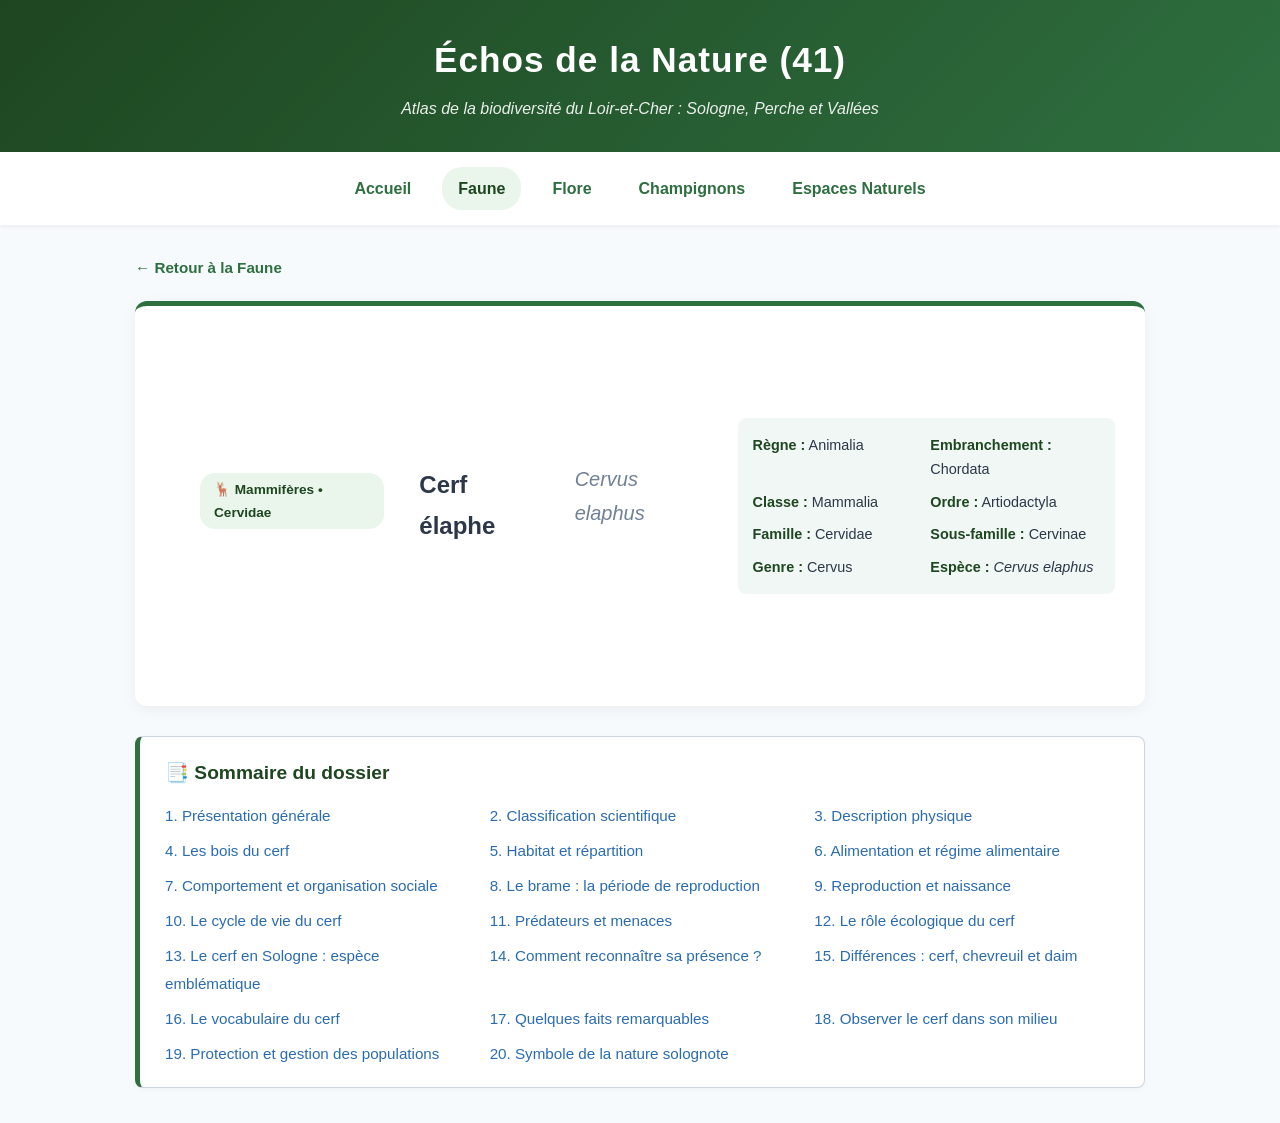
==== cerf-elaphe.html @ c83d0aea "Create cerf-elaphe.html" ====
<!DOCTYPE html>
<html lang="fr">
<head>
    <meta charset="UTF-8">
    <meta name="viewport" content="width=device-width, initial-scale=1.0">
    <title>Le Cerf élaphe (Cervus elaphus) - Échos de la Nature (41)</title>
    <style>
        * { box-sizing: border-box; margin: 0; padding: 0; }
        html { scroll-behavior: smooth; }
        body { font-family: 'Segoe UI', Tahoma, Geneva, Verdana, sans-serif; background-color: #f7fafd; color: #2d3748; line-height: 1.7; }
        
        header { background: linear-gradient(135deg, #1e4620, #2e6f40); color: white; padding: 30px 20px; text-align: center; box-shadow: 0 4px 6px rgba(0,0,0,0.1); }
        header h1 { font-size: 2.2rem; margin-bottom: 5px; font-weight: 700; letter-spacing: 1px; }
        header p { font-size: 1rem; opacity: 0.9; font-style: italic; }

        nav { background-color: #ffffff; display: flex; justify-content: center; gap: 15px; padding: 15px; box-shadow: 0 2px 4px rgba(0,0,0,0.05); position: sticky; top: 0; z-index: 1000; flex-wrap: wrap; }
        nav a { color: #2e6f40; text-decoration: none; font-weight: 600; padding: 8px 16px; border-radius: 20px; transition: all 0.3s ease; }
        nav a:hover, nav a.active { background-color: #eaf5ec; color: #1e4620; }

        main { max-width: 1050px; margin: 30px auto; padding: 0 20px; }

        .breadcrumb { margin-bottom: 20px; font-size: 0.95rem; }
        .breadcrumb a { color: #2e6f40; text-decoration: none; font-weight: 600; }
        .breadcrumb a:hover { text-decoration: underline; }

        /* Carte d'identité principale */
        .species-header { background: white; border-radius: 12px; padding: 30px; box-shadow: 0 4px 15px rgba(0,0,0,0.05); display: flex; gap: 35px; align-items: center; margin-bottom: 30px; border-top: 5px solid #2e6f40; }
        .species-photo { flex: 1; height: 340px; border-radius: 8px; overflow: hidden; box-shadow: 0 4px 10px rgba(0,0,0,0.1); }
        .species-photo img { width: 100%; height: 100%; object-fit: cover; }
        
        .species-identity { flex: 1.2; }
        .species-badge { display: inline-block; background-color: #eaf5ec; color: #1e4620; padding: 5px 14px; border-radius: 15px; font-size: 0.85rem; font-weight: bold; margin-bottom: 10px; }
        .species-identity h2 { font-size: 2.5rem; color: #1e4620; margin-bottom: 5px; }
        .scientific-name { font-size: 1.25rem; font-style: italic; color: #718096; margin-bottom: 20px; }

        .taxo-grid { display: grid; grid-template-columns: repeat(2, 1fr); gap: 8px; background: #f0f7f4; padding: 15px; border-radius: 8px; font-size: 0.9rem; }
        .taxo-grid div strong { color: #1e4620; }

        /* Sommaire interactif */
        .toc-box { background: #ffffff; border: 1px solid #cbd5e0; border-left: 5px solid #2e6f40; border-radius: 8px; padding: 20px 25px; margin-bottom: 35px; box-shadow: 0 2px 6px rgba(0,0,0,0.03); }
        .toc-box h3 { color: #1e4620; margin-bottom: 12px; font-size: 1.2rem; }
        .toc-list { display: grid; grid-template-columns: repeat(auto-fit, minmax(280px, 1fr)); gap: 8px 20px; list-style: none; }
        .toc-list a { color: #2b6cb0; text-decoration: none; font-size: 0.95rem; transition: color 0.2s; }
        .toc-list a:hover { color: #1e4620; text-decoration: underline; }

        /* Sections des chapitres */
        .chapter-card { background: white; padding: 30px; border-radius: 12px; box-shadow: 0 2px 10px rgba(0,0,0,0.04); margin-bottom: 30px; scroll-margin-top: 80px; }
        .chapter-card h2 { color: #1e4620; font-size: 1.6rem; margin-bottom: 18px; border-bottom: 2px solid #eaf5ec; padding-bottom: 10px; }
        .chapter-card h3 { color: #2e6f40; font-size: 1.2rem; margin: 22px 0 10px 0; }
        .chapter-card p { margin-bottom: 14px; text-align: justify; color: #2d3748; }
        .chapter-card ul { margin: 10px 0 18px 25px; color: #2d3748; }
        .chapter-card li { margin-bottom: 6px; }

        /* Tableaux comparatifs */
        .data-table { width: 100%; border-collapse: collapse; margin: 20px 0; font-size: 0.95rem; box-shadow: 0 2px 8px rgba(0,0,0,0.05); border-radius: 8px; overflow: hidden; }
        .data-table th { background-color: #2e6f40; color: white; text-align: left; padding: 12px 15px; }
        .data-table td { padding: 12px 15px; border-bottom: 1px solid #e2e8f0; }
        .data-table tr:nth-child(even) { background-color: #f8fafc; }

        /* Encadrés spéciaux */
        .highlight-sologne { background-color: #d8ebd9; border-left: 5px solid #1e4620; padding: 25px; border-radius: 10px; margin-bottom: 30px; scroll-margin-top: 80px; }
        .highlight-sologne h2 { color: #1e4620; margin-bottom: 15px; font-size: 1.6rem; }
        .highlight-sologne h3 { color: #1e4620; margin: 18px 0 8px 0; font-size: 1.2rem; }
        .highlight-sologne p { color: #1a202c; margin-bottom: 12px; text-align: justify; }

        .warning-box { background-color: #fffaf0; border-left: 4px solid #dd6b20; padding: 18px 20px; border-radius: 6px; margin: 15px 0; color: #7b341e; }

        /* Glossaire en colonnes */
        .glossary-grid { display: grid; grid-template-columns: repeat(auto-fit, minmax(280px, 1fr)); gap: 12px; margin-top: 15px; }
        .glossary-item { background: #f7fafc; padding: 12px 15px; border-radius: 6px; border-left: 3px solid #2e6f40; font-size: 0.95rem; }
        .glossary-item strong { color: #1e4620; }

        /* Bouton retour en haut */
        .back-to-top { display: inline-block; margin-top: 15px; color: #2e6f40; font-weight: bold; text-decoration: none; font-size: 0.9rem; }
        .back-to-top:hover { text-decoration: underline; }

        @media (max-width: 768px) {
            .species-header { flex-direction: column; }
            .species-photo { width: 100%; height: 240px; }
            .taxo-grid { grid-template-columns: 1fr; }
            .data-table { display: block; overflow-x: auto; }
        }

        footer { background-color: #1e4620; color: #f7fafd; padding: 40px 20px; text-align: center; margin-top: 60px; font-size: 0.95rem; border-top: 4px solid #2e6f40; }
        footer h4 { color: #ffffff; font-size: 1.2rem; margin-bottom: 10px; font-weight: 600; }
        footer p { max-width: 600px; margin: 0 auto 15px auto; opacity: 0.9; }
        footer a { color: #81e6d9; text-decoration: none; font-weight: bold; }
        footer a:hover { color: #ffffff; text-decoration: underline; }
        footer .copyright { margin-top: 25px; padding-top: 15px; border-top: 1px solid rgba(255,255,255,0.1); font-size: 0.85rem; opacity: 0.7; }
    </style>
</head>
<body id="top">

    <header>
        <h1>Échos de la Nature (41)</h1>
        <p>Atlas de la biodiversité du Loir-et-Cher : Sologne, Perche et Vallées</p>
    </header>

    <nav>
        <a href="index.html">Accueil</a>
        <a href="faune.html" class="active">Faune</a>
        <a href="flore.html">Flore</a>
        <a href="champignons.html">Champignons</a>
        <a href="#">Espaces Naturels</a>
    </nav>

    <main>
        <div class="breadcrumb">
            <a href="faune.html">← Retour à la Faune</a>
        </div>

        <!-- Fiche d'identité principale -->
        <section class="species-header">
            <div class="species-photo">
                <img src="images/cerf-elaphe.jpg" alt="Cerf élaphe (Cervus elaphus)">
            </div>
            
                <span class="species-badge">🦌 Mammifères • Cervidae</span>
                <h2>Cerf élaphe</h2>
                <p class="scientific-name">Cervus elaphus</p>
                
                <div class="taxo-grid">
                    <div><strong>Règne :</strong> Animalia</div>
                    <div><strong>Embranchement :</strong> Chordata</div>
                    <div><strong>Classe :</strong> Mammalia</div>
                    <div><strong>Ordre :</strong> Artiodactyla</div>
                    <div><strong>Famille :</strong> Cervidae</div>
                    <div><strong>Sous-famille :</strong> Cervinae</div>
                    <div><strong>Genre :</strong> Cervus</div>
                    <div><strong>Espèce :</strong> <em>Cervus elaphus</em></div>
                </div>
            </div>
        </section>

        <!-- Sommaire interactif -->
        <div class="toc-box">
            <h3>📑 Sommaire du dossier</h3>
            <ul class="toc-list">
                <li><a href="#chap1">1. Présentation générale</a></li>
                <li><a href="#chap2">2. Classification scientifique</a></li>
                <li><a href="#chap3">3. Description physique</a></li>
                <li><a href="#chap4">4. Les bois du cerf</a></li>
                <li><a href="#chap5">5. Habitat et répartition</a></li>
                <li><a href="#chap6">6. Alimentation et régime alimentaire</a></li>
                <li><a href="#chap7">7. Comportement et organisation sociale</a></li>
                <li><a href="#chap8">8. Le brame : la période de reproduction</a></li>
                <li><a href="#chap9">9. Reproduction et naissance</a></li>
                <li><a href="#chap10">10. Le cycle de vie du cerf</a></li>
                <li><a href="#chap11">11. Prédateurs et menaces</a></li>
                <li><a href="#chap12">12. Le rôle écologique du cerf</a></li>
                <li><a href="#chap13">13. Le cerf en Sologne : espèce emblématique</a></li>
                <li><a href="#chap14">14. Comment reconnaître sa présence ?</a></li>
                <li><a href="#chap15">15. Différences : cerf, chevreuil et daim</a></li>
                <li><a href="#chap16">16. Le vocabulaire du cerf</a></li>
                <li><a href="#chap17">17. Quelques faits remarquables</a></li>
                <li><a href="#chap18">18. Observer le cerf dans son milieu</a></li>
                <li><a href="#chap19">19. Protection et gestion des populations</a></li>
                <li><a href="#chap20">20. Symbole de la nature solognote</a></li>
            </ul>
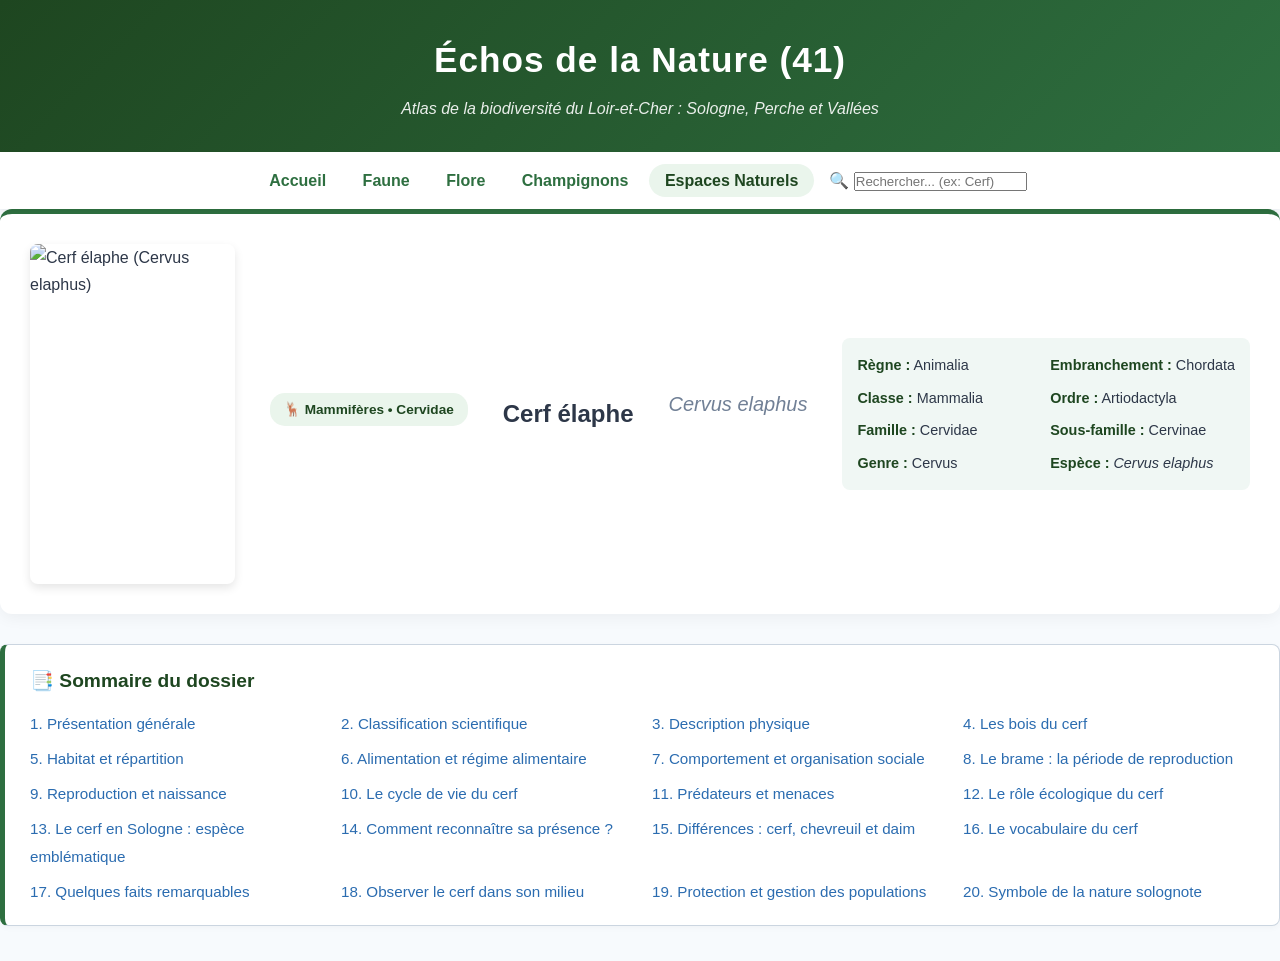
==== commit a3e826c1: "Update cerf-elaphe.html" ====
--- a/cerf-elaphe.html
+++ b/cerf-elaphe.html
@@ -97,17 +97,22 @@
     </header>
 
     <nav>
-        <a href="index.html">Accueil</a>
-        <a href="faune.html" class="active">Faune</a>
-        <a href="flore.html">Flore</a>
-        <a href="champignons.html">Champignons</a>
-        <a href="#">Espaces Naturels</a>
+        <div class="nav-links">
+            <a href="index.html">Accueil</a>
+            <a href="faune.html">Faune</a>
+            <a href="flore.html">Flore</a>
+            <a href="champignons.html">Champignons</a>
+            <a href="espaces-naturels.html" class="active">Espaces Naturels</a>
+        </div>
+        
+        <!-- Barre de recherche connectée automatiquement à script.js ! -->
+        <div class="search-container">
+            <span class="search-icon">🔍</span>
+            <input type="text" id="search-input" placeholder="Rechercher... (ex: Cerf)" autocomplete="off">
+            <div id="search-results"></div>
+        </div>
     </nav>
 
-    <main>
-        <div class="breadcrumb">
-            <a href="faune.html">← Retour à la Faune</a>
-        </div>
 
         <!-- Fiche d'identité principale -->
         <section class="species-header">
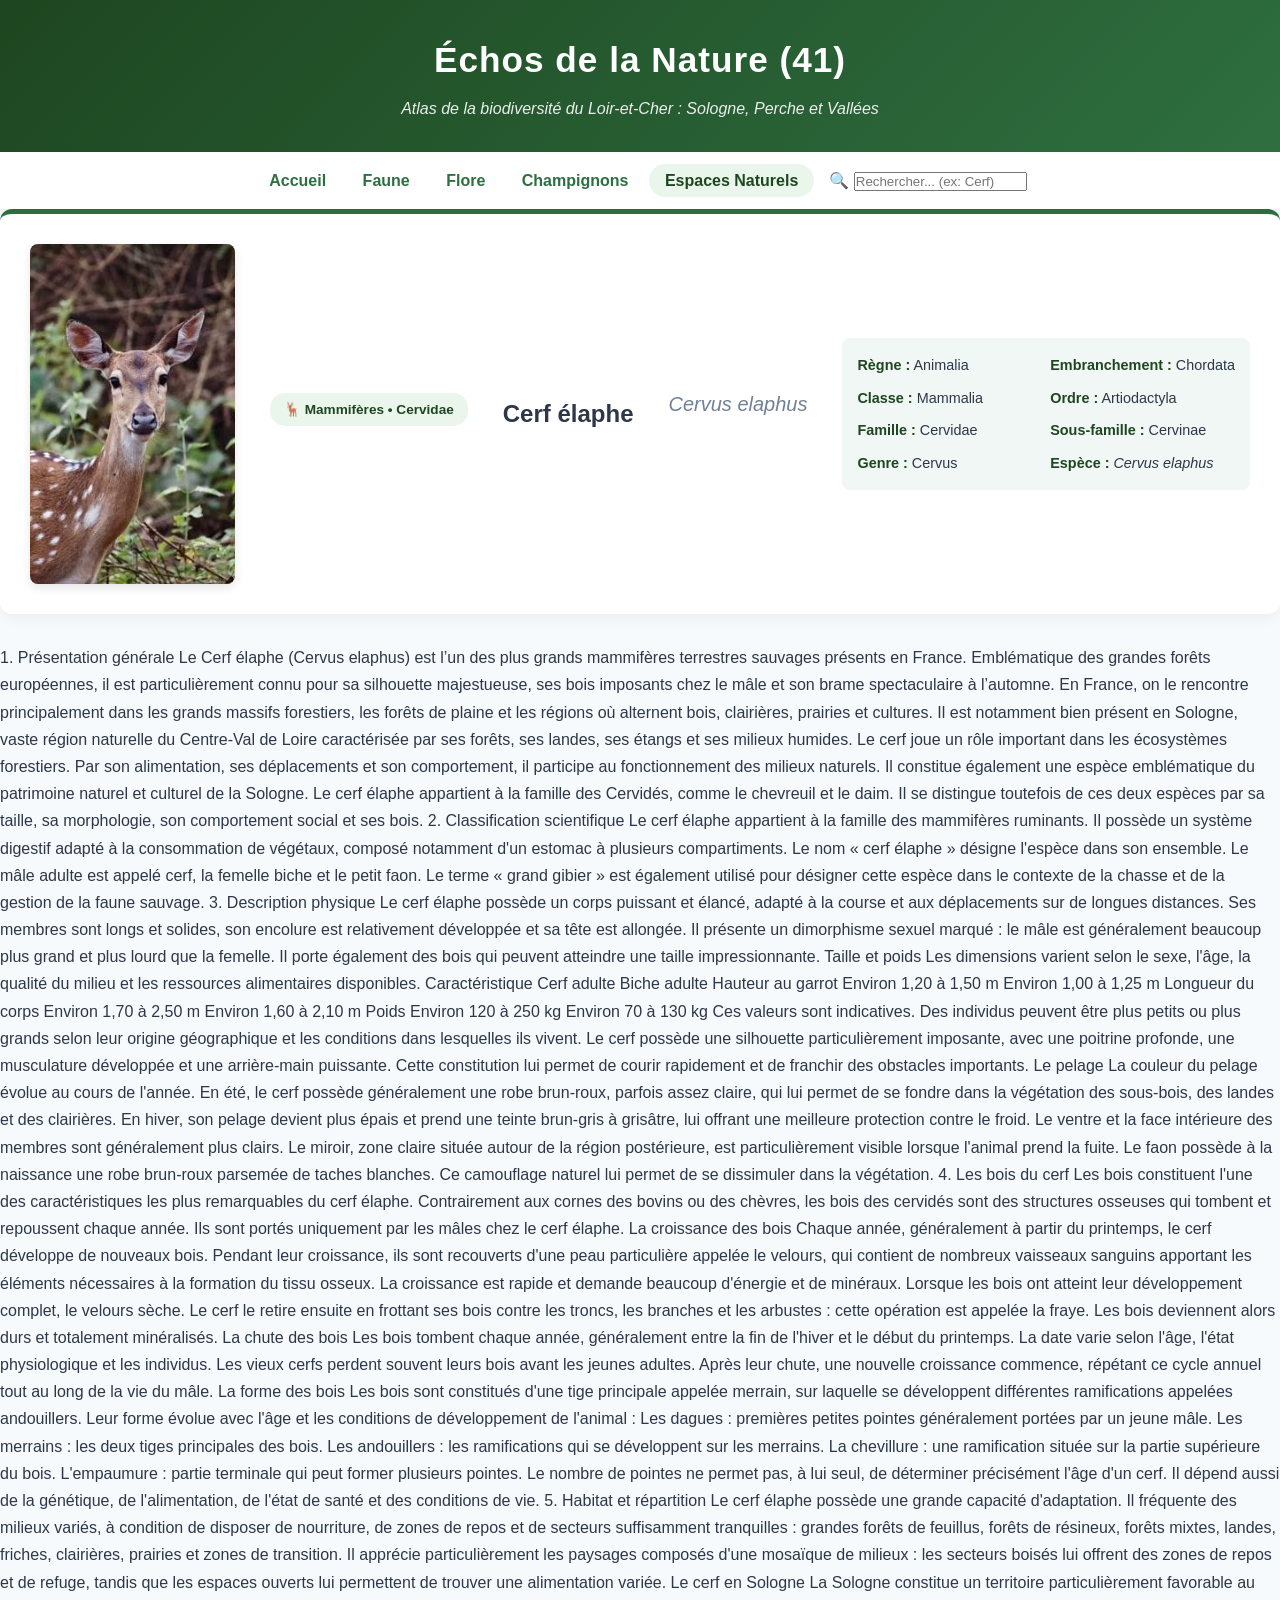
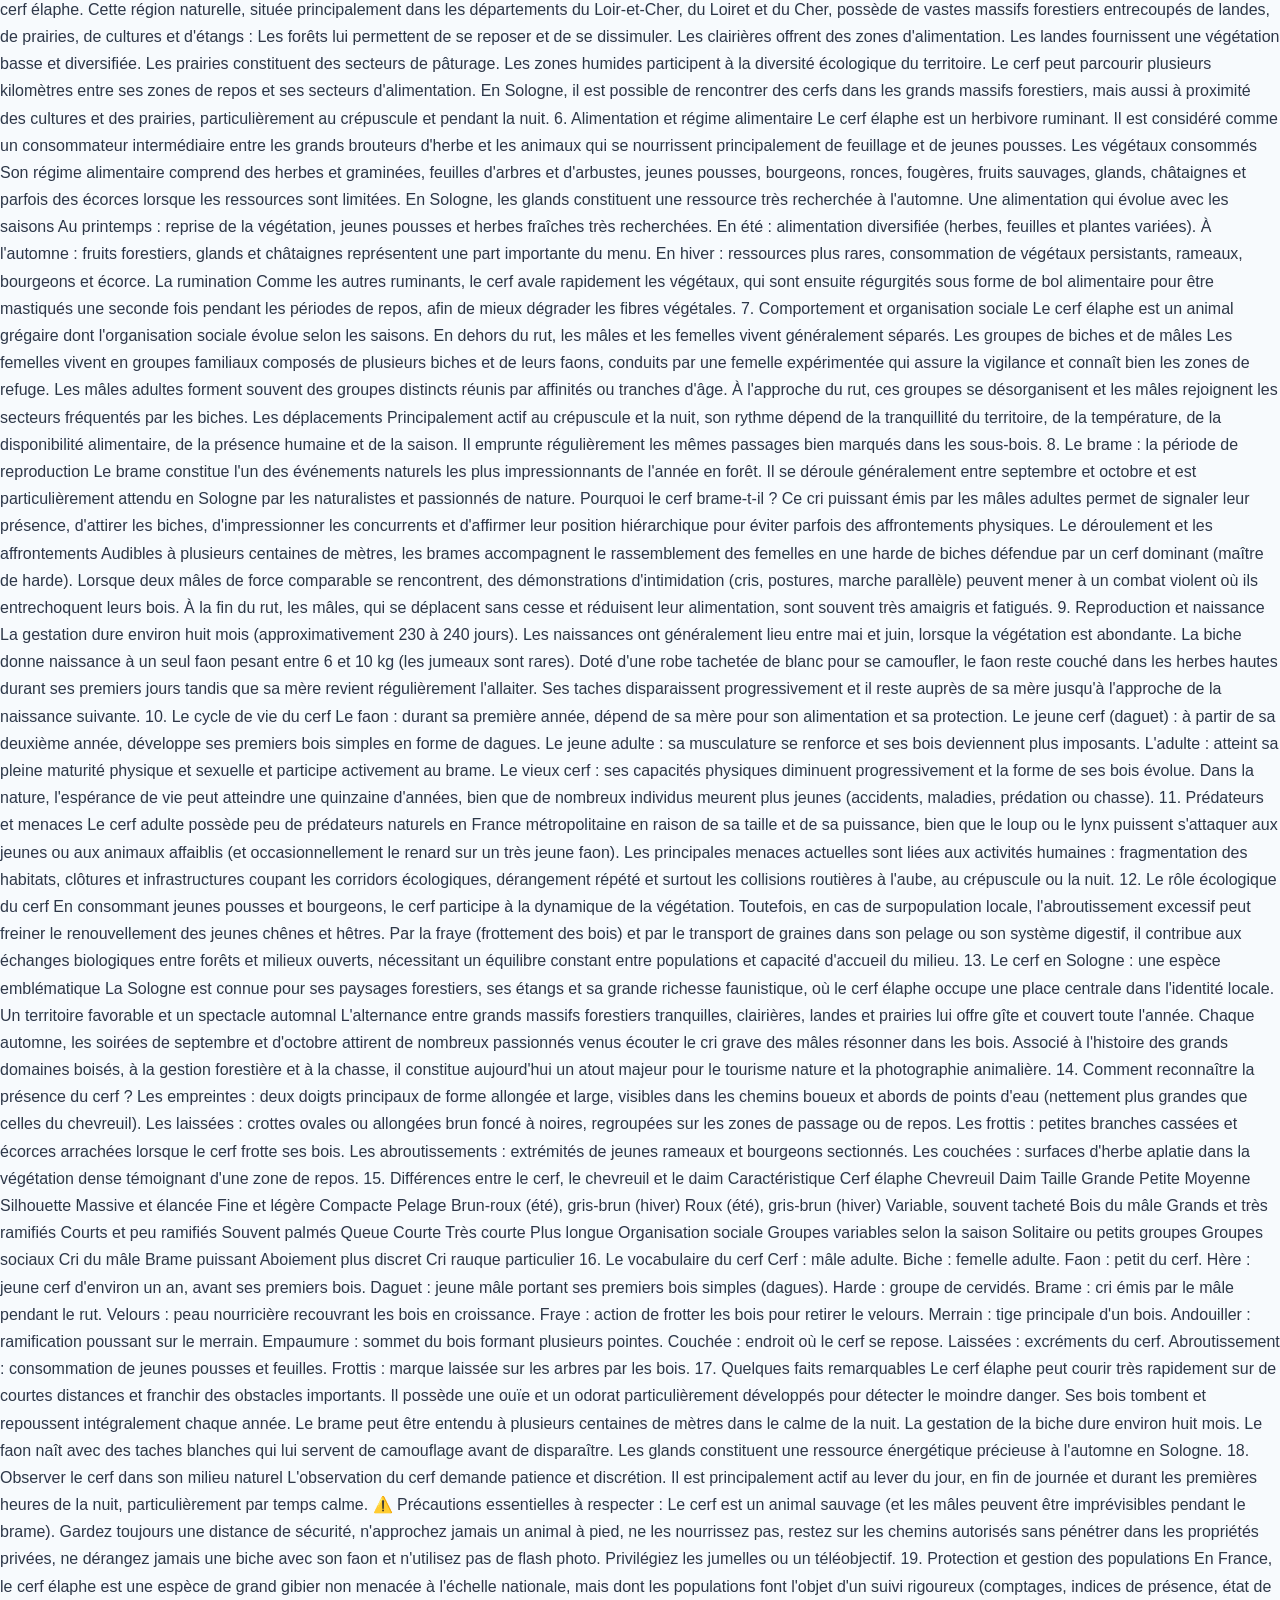
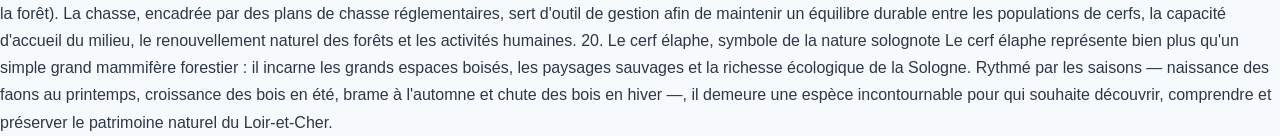
==== commit 6a6722bc: "Update cerf-elaphe.html" ====
--- a/cerf-elaphe.html
+++ b/cerf-elaphe.html
@@ -137,28 +137,191 @@
             </div>
         </section>
 
-        <!-- Sommaire interactif -->
-        <div class="toc-box">
-            <h3>📑 Sommaire du dossier</h3>
-            <ul class="toc-list">
-                <li><a href="#chap1">1. Présentation générale</a></li>
-                <li><a href="#chap2">2. Classification scientifique</a></li>
-                <li><a href="#chap3">3. Description physique</a></li>
-                <li><a href="#chap4">4. Les bois du cerf</a></li>
-                <li><a href="#chap5">5. Habitat et répartition</a></li>
-                <li><a href="#chap6">6. Alimentation et régime alimentaire</a></li>
-                <li><a href="#chap7">7. Comportement et organisation sociale</a></li>
-                <li><a href="#chap8">8. Le brame : la période de reproduction</a></li>
-                <li><a href="#chap9">9. Reproduction et naissance</a></li>
-                <li><a href="#chap10">10. Le cycle de vie du cerf</a></li>
-                <li><a href="#chap11">11. Prédateurs et menaces</a></li>
-                <li><a href="#chap12">12. Le rôle écologique du cerf</a></li>
-                <li><a href="#chap13">13. Le cerf en Sologne : espèce emblématique</a></li>
-                <li><a href="#chap14">14. Comment reconnaître sa présence ?</a></li>
-                <li><a href="#chap15">15. Différences : cerf, chevreuil et daim</a></li>
-                <li><a href="#chap16">16. Le vocabulaire du cerf</a></li>
-                <li><a href="#chap17">17. Quelques faits remarquables</a></li>
-                <li><a href="#chap18">18. Observer le cerf dans son milieu</a></li>
-                <li><a href="#chap19">19. Protection et gestion des populations</a></li>
-                <li><a href="#chap20">20. Symbole de la nature solognote</a></li>
-            </ul>
+    1. Présentation générale
+Le Cerf élaphe (Cervus elaphus) est l’un des plus grands mammifères terrestres sauvages présents en France. Emblématique des grandes forêts européennes, il est particulièrement connu pour sa silhouette majestueuse, ses bois imposants chez le mâle et son brame spectaculaire à l’automne.
+En France, on le rencontre principalement dans les grands massifs forestiers, les forêts de plaine et les régions où alternent bois, clairières, prairies et cultures. Il est notamment bien présent en Sologne, vaste région naturelle du Centre-Val de Loire caractérisée par ses forêts, ses landes, ses étangs et ses milieux humides.
+Le cerf joue un rôle important dans les écosystèmes forestiers. Par son alimentation, ses déplacements et son comportement, il participe au fonctionnement des milieux naturels. Il constitue également une espèce emblématique du patrimoine naturel et culturel de la Sologne.
+Le cerf élaphe appartient à la famille des Cervidés, comme le chevreuil et le daim. Il se distingue toutefois de ces deux espèces par sa taille, sa morphologie, son comportement social et ses bois.
+
+    2. Classification scientifique
+Le cerf élaphe appartient à la famille des mammifères ruminants. Il possède un système digestif adapté à la consommation de végétaux, composé notamment d'un estomac à plusieurs compartiments.
+Le nom « cerf élaphe » désigne l'espèce dans son ensemble. Le mâle adulte est appelé cerf, la femelle biche et le petit faon.
+Le terme « grand gibier » est également utilisé pour désigner cette espèce dans le contexte de la chasse et de la gestion de la faune sauvage.
+
+    3. Description physique
+Le cerf élaphe possède un corps puissant et élancé, adapté à la course et aux déplacements sur de longues distances. Ses membres sont longs et solides, son encolure est relativement développée et sa tête est allongée.
+Il présente un dimorphisme sexuel marqué : le mâle est généralement beaucoup plus grand et plus lourd que la femelle. Il porte également des bois qui peuvent atteindre une taille impressionnante.
+Taille et poids
+Les dimensions varient selon le sexe, l'âge, la qualité du milieu et les ressources alimentaires disponibles.
+
+Caractéristique	Cerf adulte	Biche adulte
+Hauteur au garrot
+	Environ 1,20 à 1,50 m	Environ 1,00 à 1,25 m
+Longueur du corps
+	Environ 1,70 à 2,50 m	Environ 1,60 à 2,10 m
+Poids
+	Environ 120 à 250 kg	Environ 70 à 130 kg
+
+Ces valeurs sont indicatives. Des individus peuvent être plus petits ou plus grands selon leur origine géographique et les conditions dans lesquelles ils vivent.
+Le cerf possède une silhouette particulièrement imposante, avec une poitrine profonde, une musculature développée et une arrière-main puissante. Cette constitution lui permet de courir rapidement et de franchir des obstacles importants.
+Le pelage
+La couleur du pelage évolue au cours de l'année. En été, le cerf possède généralement une robe brun-roux, parfois assez claire, qui lui permet de se fondre dans la végétation des sous-bois, des landes et des clairières.
+En hiver, son pelage devient plus épais et prend une teinte brun-gris à grisâtre, lui offrant une meilleure protection contre le froid. Le ventre et la face intérieure des membres sont généralement plus clairs. Le miroir, zone claire située autour de la région postérieure, est particulièrement visible lorsque l'animal prend la fuite.
+Le faon possède à la naissance une robe brun-roux parsemée de taches blanches. Ce camouflage naturel lui permet de se dissimuler dans la végétation.
+
+    4. Les bois du cerf
+Les bois constituent l'une des caractéristiques les plus remarquables du cerf élaphe. Contrairement aux cornes des bovins ou des chèvres, les bois des cervidés sont des structures osseuses qui tombent et repoussent chaque année. Ils sont portés uniquement par les mâles chez le cerf élaphe.
+La croissance des bois
+Chaque année, généralement à partir du printemps, le cerf développe de nouveaux bois. Pendant leur croissance, ils sont recouverts d'une peau particulière appelée le velours, qui contient de nombreux vaisseaux sanguins apportant les éléments nécessaires à la formation du tissu osseux.
+La croissance est rapide et demande beaucoup d'énergie et de minéraux. Lorsque les bois ont atteint leur développement complet, le velours sèche. Le cerf le retire ensuite en frottant ses bois contre les troncs, les branches et les arbustes : cette opération est appelée la fraye. Les bois deviennent alors durs et totalement minéralisés.
+La chute des bois
+Les bois tombent chaque année, généralement entre la fin de l'hiver et le début du printemps. La date varie selon l'âge, l'état physiologique et les individus. Les vieux cerfs perdent souvent leurs bois avant les jeunes adultes. Après leur chute, une nouvelle croissance commence, répétant ce cycle annuel tout au long de la vie du mâle.
+La forme des bois
+Les bois sont constitués d'une tige principale appelée merrain, sur laquelle se développent différentes ramifications appelées andouillers. Leur forme évolue avec l'âge et les conditions de développement de l'animal :
+
+Les dagues : premières petites pointes généralement portées par un jeune mâle.
+Les merrains : les deux tiges principales des bois.
+Les andouillers : les ramifications qui se développent sur les merrains.
+La chevillure : une ramification située sur la partie supérieure du bois.
+L'empaumure : partie terminale qui peut former plusieurs pointes.
+
+Le nombre de pointes ne permet pas, à lui seul, de déterminer précisément l'âge d'un cerf. Il dépend aussi de la génétique, de l'alimentation, de l'état de santé et des conditions de vie.
+
+    5. Habitat et répartition
+Le cerf élaphe possède une grande capacité d'adaptation. Il fréquente des milieux variés, à condition de disposer de nourriture, de zones de repos et de secteurs suffisamment tranquilles : grandes forêts de feuillus, forêts de résineux, forêts mixtes, landes, friches, clairières, prairies et zones de transition.
+Il apprécie particulièrement les paysages composés d'une mosaïque de milieux : les secteurs boisés lui offrent des zones de repos et de refuge, tandis que les espaces ouverts lui permettent de trouver une alimentation variée.
+Le cerf en Sologne
+La Sologne constitue un territoire particulièrement favorable au cerf élaphe. Cette région naturelle, située principalement dans les départements du Loir-et-Cher, du Loiret et du Cher, possède de vastes massifs forestiers entrecoupés de landes, de prairies, de cultures et d'étangs :
+
+Les forêts lui permettent de se reposer et de se dissimuler.
+Les clairières offrent des zones d'alimentation.
+Les landes fournissent une végétation basse et diversifiée.
+Les prairies constituent des secteurs de pâturage.
+Les zones humides participent à la diversité écologique du territoire.
+
+Le cerf peut parcourir plusieurs kilomètres entre ses zones de repos et ses secteurs d'alimentation. En Sologne, il est possible de rencontrer des cerfs dans les grands massifs forestiers, mais aussi à proximité des cultures et des prairies, particulièrement au crépuscule et pendant la nuit.
+
+    6. Alimentation et régime alimentaire
+Le cerf élaphe est un herbivore ruminant. Il est considéré comme un consommateur intermédiaire entre les grands brouteurs d'herbe et les animaux qui se nourrissent principalement de feuillage et de jeunes pousses.
+Les végétaux consommés
+Son régime alimentaire comprend des herbes et graminées, feuilles d'arbres et d'arbustes, jeunes pousses, bourgeons, ronces, fougères, fruits sauvages, glands, châtaignes et parfois des écorces lorsque les ressources sont limitées. En Sologne, les glands constituent une ressource très recherchée à l'automne.
+Une alimentation qui évolue avec les saisons
+
+Au printemps : reprise de la végétation, jeunes pousses et herbes fraîches très recherchées.
+En été : alimentation diversifiée (herbes, feuilles et plantes variées).
+À l'automne : fruits forestiers, glands et châtaignes représentent une part importante du menu.
+En hiver : ressources plus rares, consommation de végétaux persistants, rameaux, bourgeons et écorce.
+La rumination
+Comme les autres ruminants, le cerf avale rapidement les végétaux, qui sont ensuite régurgités sous forme de bol alimentaire pour être mastiqués une seconde fois pendant les périodes de repos, afin de mieux dégrader les fibres végétales.
+
+    7. Comportement et organisation sociale
+Le cerf élaphe est un animal grégaire dont l'organisation sociale évolue selon les saisons. En dehors du rut, les mâles et les femelles vivent généralement séparés.
+Les groupes de biches et de mâles
+Les femelles vivent en groupes familiaux composés de plusieurs biches et de leurs faons, conduits par une femelle expérimentée qui assure la vigilance et connaît bien les zones de refuge.
+Les mâles adultes forment souvent des groupes distincts réunis par affinités ou tranches d'âge. À l'approche du rut, ces groupes se désorganisent et les mâles rejoignent les secteurs fréquentés par les biches.
+Les déplacements
+Principalement actif au crépuscule et la nuit, son rythme dépend de la tranquillité du territoire, de la température, de la disponibilité alimentaire, de la présence humaine et de la saison. Il emprunte régulièrement les mêmes passages bien marqués dans les sous-bois.
+
+    8. Le brame : la période de reproduction
+Le brame constitue l'un des événements naturels les plus impressionnants de l'année en forêt. Il se déroule généralement entre septembre et octobre et est particulièrement attendu en Sologne par les naturalistes et passionnés de nature.
+Pourquoi le cerf brame-t-il ?
+Ce cri puissant émis par les mâles adultes permet de signaler leur présence, d'attirer les biches, d'impressionner les concurrents et d'affirmer leur position hiérarchique pour éviter parfois des affrontements physiques.
+Le déroulement et les affrontements
+Audibles à plusieurs centaines de mètres, les brames accompagnent le rassemblement des femelles en une harde de biches défendue par un cerf dominant (maître de harde). Lorsque deux mâles de force comparable se rencontrent, des démonstrations d'intimidation (cris, postures, marche parallèle) peuvent mener à un combat violent où ils entrechoquent leurs bois.
+À la fin du rut, les mâles, qui se déplacent sans cesse et réduisent leur alimentation, sont souvent très amaigris et fatigués.
+
+    9. Reproduction et naissance
+La gestation dure environ huit mois (approximativement 230 à 240 jours). Les naissances ont généralement lieu entre mai et juin, lorsque la végétation est abondante.
+La biche donne naissance à un seul faon pesant entre 6 et 10 kg (les jumeaux sont rares). Doté d'une robe tachetée de blanc pour se camoufler, le faon reste couché dans les herbes hautes durant ses premiers jours tandis que sa mère revient régulièrement l'allaiter. Ses taches disparaissent progressivement et il reste auprès de sa mère jusqu'à l'approche de la naissance suivante.
+
+    10. Le cycle de vie du cerf
+
+Le faon : durant sa première année, dépend de sa mère pour son alimentation et sa protection.
+Le jeune cerf (daguet) : à partir de sa deuxième année, développe ses premiers bois simples en forme de dagues.
+Le jeune adulte : sa musculature se renforce et ses bois deviennent plus imposants.
+L'adulte : atteint sa pleine maturité physique et sexuelle et participe activement au brame.
+Le vieux cerf : ses capacités physiques diminuent progressivement et la forme de ses bois évolue.
+
+Dans la nature, l'espérance de vie peut atteindre une quinzaine d'années, bien que de nombreux individus meurent plus jeunes (accidents, maladies, prédation ou chasse).
+
+    11. Prédateurs et menaces
+Le cerf adulte possède peu de prédateurs naturels en France métropolitaine en raison de sa taille et de sa puissance, bien que le loup ou le lynx puissent s'attaquer aux jeunes ou aux animaux affaiblis (et occasionnellement le renard sur un très jeune faon).
+Les principales menaces actuelles sont liées aux activités humaines : fragmentation des habitats, clôtures et infrastructures coupant les corridors écologiques, dérangement répété et surtout les collisions routières à l'aube, au crépuscule ou la nuit.
+
+    12. Le rôle écologique du cerf
+En consommant jeunes pousses et bourgeons, le cerf participe à la dynamique de la végétation. Toutefois, en cas de surpopulation locale, l'abroutissement excessif peut freiner le renouvellement des jeunes chênes et hêtres.
+Par la fraye (frottement des bois) et par le transport de graines dans son pelage ou son système digestif, il contribue aux échanges biologiques entre forêts et milieux ouverts, nécessitant un équilibre constant entre populations et capacité d'accueil du milieu.
+
+    13. Le cerf en Sologne : une espèce emblématique
+La Sologne est connue pour ses paysages forestiers, ses étangs et sa grande richesse faunistique, où le cerf élaphe occupe une place centrale dans l'identité locale.
+Un territoire favorable et un spectacle automnal
+L'alternance entre grands massifs forestiers tranquilles, clairières, landes et prairies lui offre gîte et couvert toute l'année. Chaque automne, les soirées de septembre et d'octobre attirent de nombreux passionnés venus écouter le cri grave des mâles résonner dans les bois.
+Associé à l'histoire des grands domaines boisés, à la gestion forestière et à la chasse, il constitue aujourd'hui un atout majeur pour le tourisme nature et la photographie animalière.
+
+    14. Comment reconnaître la présence du cerf ?
+
+Les empreintes : deux doigts principaux de forme allongée et large, visibles dans les chemins boueux et abords de points d'eau (nettement plus grandes que celles du chevreuil).
+Les laissées : crottes ovales ou allongées brun foncé à noires, regroupées sur les zones de passage ou de repos.
+Les frottis : petites branches cassées et écorces arrachées lorsque le cerf frotte ses bois.
+Les abroutissements : extrémités de jeunes rameaux et bourgeons sectionnés.
+Les couchées : surfaces d'herbe aplatie dans la végétation dense témoignant d'une zone de repos.
+    
+    15. Différences entre le cerf, le chevreuil et le daim
+
+Caractéristique	Cerf élaphe	Chevreuil	Daim
+Taille
+	Grande	Petite	Moyenne
+Silhouette
+	Massive et élancée	Fine et légère	Compacte
+Pelage
+	Brun-roux (été), gris-brun (hiver)	Roux (été), gris-brun (hiver)	Variable, souvent tacheté
+Bois du mâle
+	Grands et très ramifiés	Courts et peu ramifiés	Souvent palmés
+Queue
+	Courte	Très courte	Plus longue
+Organisation sociale
+	Groupes variables selon la saison	Solitaire ou petits groupes	Groupes sociaux
+Cri du mâle
+	Brame puissant	Aboiement plus discret	Cri rauque particulier
+
+    16. Le vocabulaire du cerf
+
+Cerf : mâle adulte.
+Biche : femelle adulte.
+Faon : petit du cerf.
+Hère : jeune cerf d'environ un an, avant ses premiers bois.
+Daguet : jeune mâle portant ses premiers bois simples (dagues).
+Harde : groupe de cervidés.
+Brame : cri émis par le mâle pendant le rut.
+Velours : peau nourricière recouvrant les bois en croissance.
+Fraye : action de frotter les bois pour retirer le velours.
+Merrain : tige principale d'un bois.
+Andouiller : ramification poussant sur le merrain.
+Empaumure : sommet du bois formant plusieurs pointes.
+Couchée : endroit où le cerf se repose.
+Laissées : excréments du cerf.
+Abroutissement : consommation de jeunes pousses et feuilles.
+Frottis : marque laissée sur les arbres par les bois.
+
+    17. Quelques faits remarquables
+
+Le cerf élaphe peut courir très rapidement sur de courtes distances et franchir des obstacles importants.
+Il possède une ouïe et un odorat particulièrement développés pour détecter le moindre danger.
+Ses bois tombent et repoussent intégralement chaque année.
+Le brame peut être entendu à plusieurs centaines de mètres dans le calme de la nuit.
+La gestation de la biche dure environ huit mois.
+Le faon naît avec des taches blanches qui lui servent de camouflage avant de disparaître.
+Les glands constituent une ressource énergétique précieuse à l'automne en Sologne.
+    
+    18. Observer le cerf dans son milieu naturel
+L'observation du cerf demande patience et discrétion. Il est principalement actif au lever du jour, en fin de journée et durant les premières heures de la nuit, particulièrement par temps calme.
+⚠️ Précautions essentielles à respecter :
+
+Le cerf est un animal sauvage (et les mâles peuvent être imprévisibles pendant le brame). Gardez toujours une distance de sécurité, n'approchez jamais un animal à pied, ne les nourrissez pas, restez sur les chemins autorisés sans pénétrer dans les propriétés privées, ne dérangez jamais une biche avec son faon et n'utilisez pas de flash photo. Privilégiez les jumelles ou un téléobjectif.
+
+    19. Protection et gestion des populations
+En France, le cerf élaphe est une espèce de grand gibier non menacée à l'échelle nationale, mais dont les populations font l'objet d'un suivi rigoureux (comptages, indices de présence, état de la forêt).
+La chasse, encadrée par des plans de chasse réglementaires, sert d'outil de gestion afin de maintenir un équilibre durable entre les populations de cerfs, la capacité d'accueil du milieu, le renouvellement naturel des forêts et les activités humaines.
+20. Le cerf élaphe, symbole de la nature solognote
+Le cerf élaphe représente bien plus qu'un simple grand mammifère forestier : il incarne les grands espaces boisés, les paysages sauvages et la richesse écologique de la Sologne.
+Rythmé par les saisons — naissance des faons au printemps, croissance des bois en été, brame à l'automne et chute des bois en hiver —, il demeure une espèce incontournable pour qui souhaite découvrir, comprendre et préserver le patrimoine naturel du Loir-et-Cher.
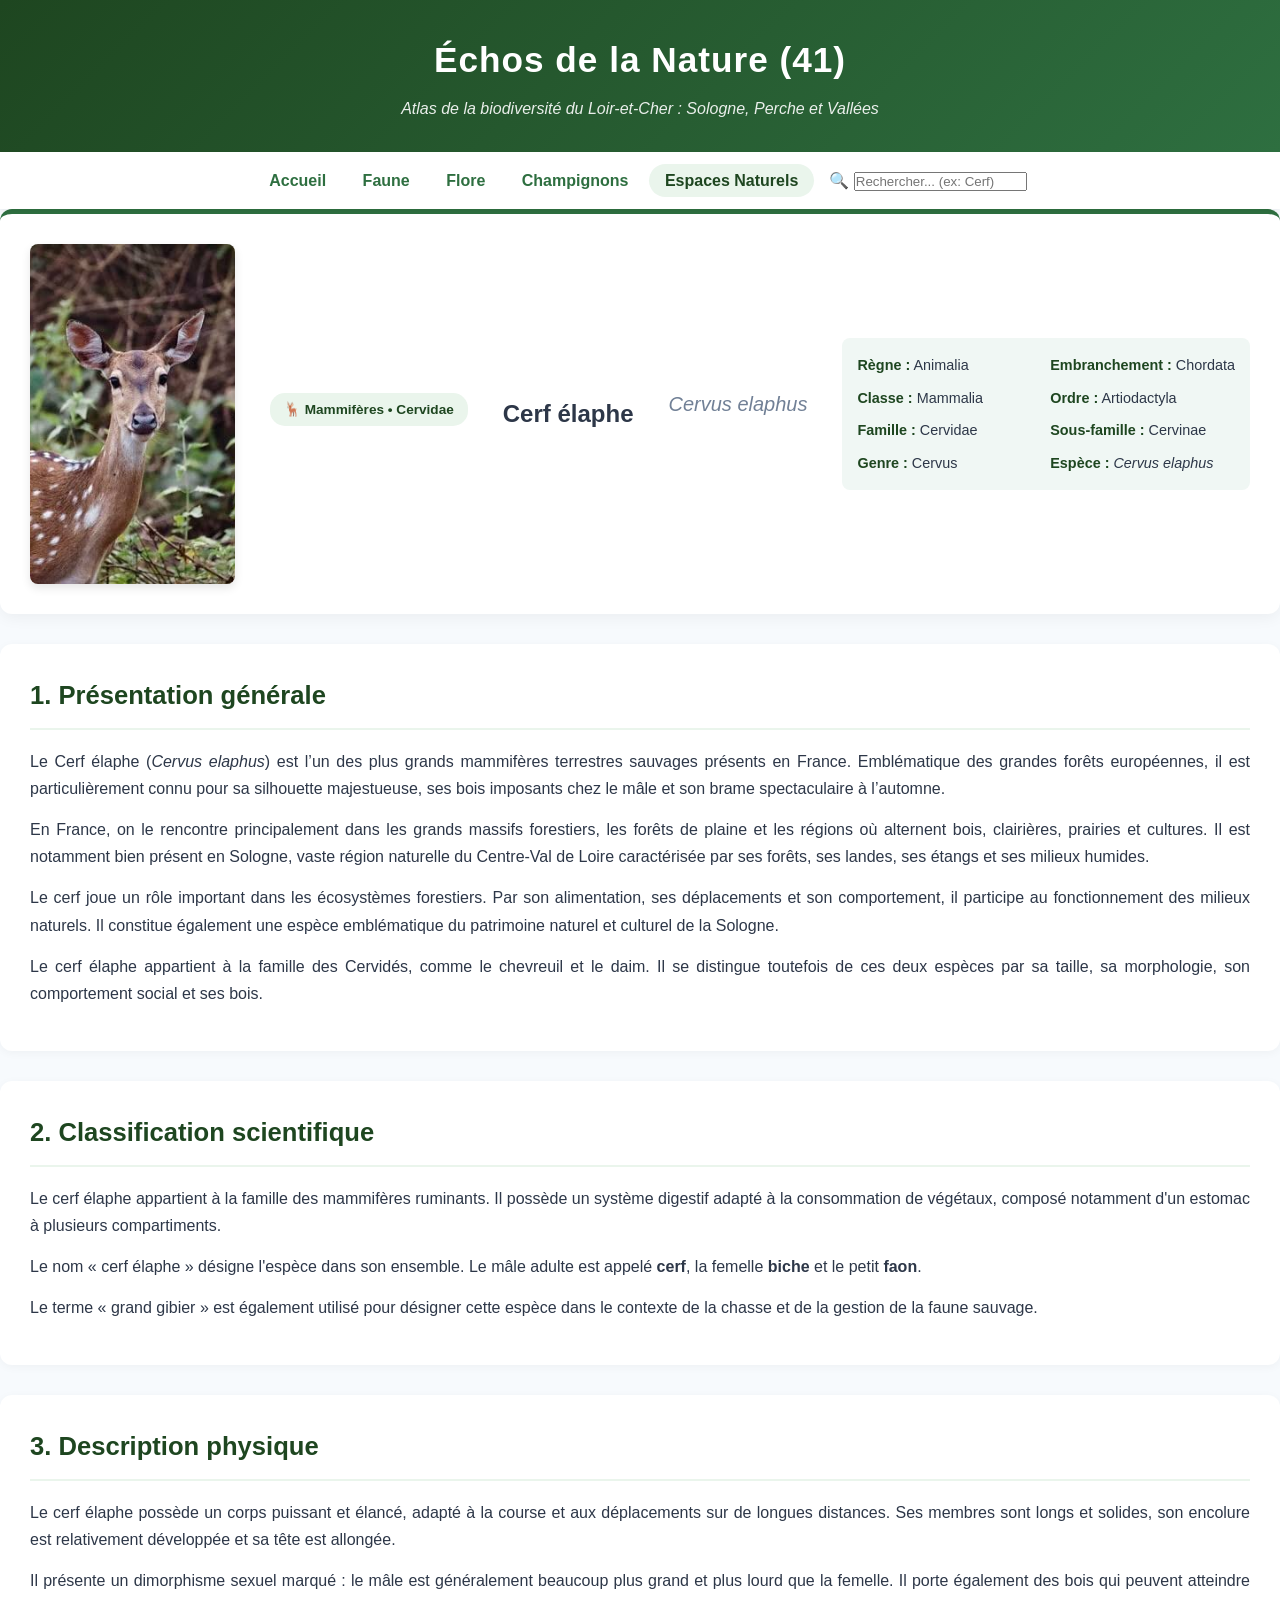
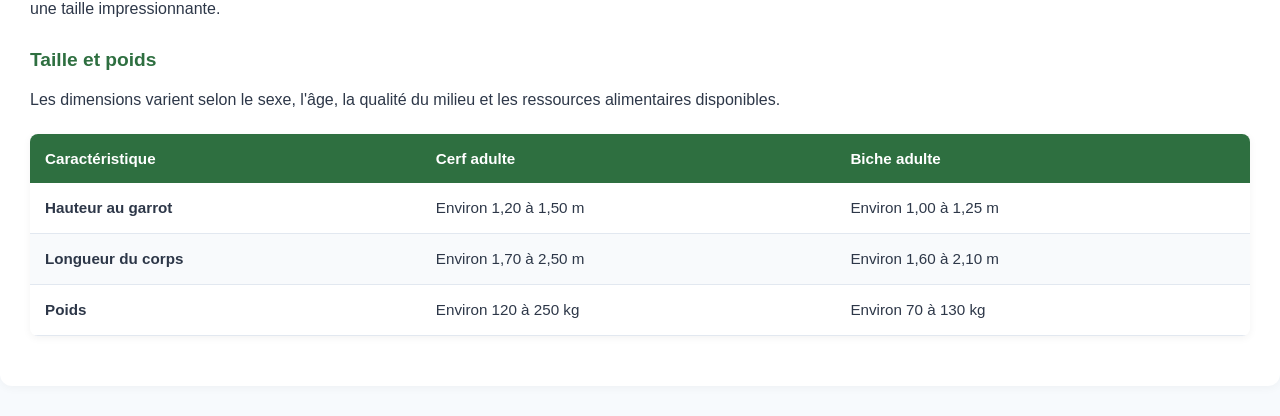
==== commit a00e936e: "Update cerf-elaphe.html" ====
--- a/cerf-elaphe.html
+++ b/cerf-elaphe.html
@@ -137,191 +137,51 @@
             </div>
         </section>
 
-    1. Présentation générale
-Le Cerf élaphe (Cervus elaphus) est l’un des plus grands mammifères terrestres sauvages présents en France. Emblématique des grandes forêts européennes, il est particulièrement connu pour sa silhouette majestueuse, ses bois imposants chez le mâle et son brame spectaculaire à l’automne.
-En France, on le rencontre principalement dans les grands massifs forestiers, les forêts de plaine et les régions où alternent bois, clairières, prairies et cultures. Il est notamment bien présent en Sologne, vaste région naturelle du Centre-Val de Loire caractérisée par ses forêts, ses landes, ses étangs et ses milieux humides.
-Le cerf joue un rôle important dans les écosystèmes forestiers. Par son alimentation, ses déplacements et son comportement, il participe au fonctionnement des milieux naturels. Il constitue également une espèce emblématique du patrimoine naturel et culturel de la Sologne.
-Le cerf élaphe appartient à la famille des Cervidés, comme le chevreuil et le daim. Il se distingue toutefois de ces deux espèces par sa taille, sa morphologie, son comportement social et ses bois.
+    <section class="chapter-card">
+            <h2>1. Présentation générale</h2>
+            <p>Le Cerf élaphe (<em>Cervus elaphus</em>) est l’un des plus grands mammifères terrestres sauvages présents en France. Emblématique des grandes forêts européennes, il est particulièrement connu pour sa silhouette majestueuse, ses bois imposants chez le mâle et son brame spectaculaire à l’automne.</p>
+            <p>En France, on le rencontre principalement dans les grands massifs forestiers, les forêts de plaine et les régions où alternent bois, clairières, prairies et cultures. Il est notamment bien présent en Sologne, vaste région naturelle du Centre-Val de Loire caractérisée par ses forêts, ses landes, ses étangs et ses milieux humides.</p>
+            <p>Le cerf joue un rôle important dans les écosystèmes forestiers. Par son alimentation, ses déplacements et son comportement, il participe au fonctionnement des milieux naturels. Il constitue également une espèce emblématique du patrimoine naturel et culturel de la Sologne.</p>
+            <p>Le cerf élaphe appartient à la famille des Cervidés, comme le chevreuil et le daim. Il se distingue toutefois de ces deux espèces par sa taille, sa morphologie, son comportement social et ses bois.</p>
+        </section>
 
-    2. Classification scientifique
-Le cerf élaphe appartient à la famille des mammifères ruminants. Il possède un système digestif adapté à la consommation de végétaux, composé notamment d'un estomac à plusieurs compartiments.
-Le nom « cerf élaphe » désigne l'espèce dans son ensemble. Le mâle adulte est appelé cerf, la femelle biche et le petit faon.
-Le terme « grand gibier » est également utilisé pour désigner cette espèce dans le contexte de la chasse et de la gestion de la faune sauvage.
+        <section class="chapter-card">
+            <h2>2. Classification scientifique</h2>
+            <p>Le cerf élaphe appartient à la famille des mammifères ruminants. Il possède un système digestif adapté à la consommation de végétaux, composé notamment d'un estomac à plusieurs compartiments.</p>
+            <p>Le nom « cerf élaphe » désigne l'espèce dans son ensemble. Le mâle adulte est appelé <strong>cerf</strong>, la femelle <strong>biche</strong> et le petit <strong>faon</strong>.</p>
+            <p>Le terme « grand gibier » est également utilisé pour désigner cette espèce dans le contexte de la chasse et de la gestion de la faune sauvage.</p>
+        </section>
 
-    3. Description physique
-Le cerf élaphe possède un corps puissant et élancé, adapté à la course et aux déplacements sur de longues distances. Ses membres sont longs et solides, son encolure est relativement développée et sa tête est allongée.
-Il présente un dimorphisme sexuel marqué : le mâle est généralement beaucoup plus grand et plus lourd que la femelle. Il porte également des bois qui peuvent atteindre une taille impressionnante.
-Taille et poids
-Les dimensions varient selon le sexe, l'âge, la qualité du milieu et les ressources alimentaires disponibles.
-
-Caractéristique	Cerf adulte	Biche adulte
-Hauteur au garrot
-	Environ 1,20 à 1,50 m	Environ 1,00 à 1,25 m
-Longueur du corps
-	Environ 1,70 à 2,50 m	Environ 1,60 à 2,10 m
-Poids
-	Environ 120 à 250 kg	Environ 70 à 130 kg
-
-Ces valeurs sont indicatives. Des individus peuvent être plus petits ou plus grands selon leur origine géographique et les conditions dans lesquelles ils vivent.
-Le cerf possède une silhouette particulièrement imposante, avec une poitrine profonde, une musculature développée et une arrière-main puissante. Cette constitution lui permet de courir rapidement et de franchir des obstacles importants.
-Le pelage
-La couleur du pelage évolue au cours de l'année. En été, le cerf possède généralement une robe brun-roux, parfois assez claire, qui lui permet de se fondre dans la végétation des sous-bois, des landes et des clairières.
-En hiver, son pelage devient plus épais et prend une teinte brun-gris à grisâtre, lui offrant une meilleure protection contre le froid. Le ventre et la face intérieure des membres sont généralement plus clairs. Le miroir, zone claire située autour de la région postérieure, est particulièrement visible lorsque l'animal prend la fuite.
-Le faon possède à la naissance une robe brun-roux parsemée de taches blanches. Ce camouflage naturel lui permet de se dissimuler dans la végétation.
-
-    4. Les bois du cerf
-Les bois constituent l'une des caractéristiques les plus remarquables du cerf élaphe. Contrairement aux cornes des bovins ou des chèvres, les bois des cervidés sont des structures osseuses qui tombent et repoussent chaque année. Ils sont portés uniquement par les mâles chez le cerf élaphe.
-La croissance des bois
-Chaque année, généralement à partir du printemps, le cerf développe de nouveaux bois. Pendant leur croissance, ils sont recouverts d'une peau particulière appelée le velours, qui contient de nombreux vaisseaux sanguins apportant les éléments nécessaires à la formation du tissu osseux.
-La croissance est rapide et demande beaucoup d'énergie et de minéraux. Lorsque les bois ont atteint leur développement complet, le velours sèche. Le cerf le retire ensuite en frottant ses bois contre les troncs, les branches et les arbustes : cette opération est appelée la fraye. Les bois deviennent alors durs et totalement minéralisés.
-La chute des bois
-Les bois tombent chaque année, généralement entre la fin de l'hiver et le début du printemps. La date varie selon l'âge, l'état physiologique et les individus. Les vieux cerfs perdent souvent leurs bois avant les jeunes adultes. Après leur chute, une nouvelle croissance commence, répétant ce cycle annuel tout au long de la vie du mâle.
-La forme des bois
-Les bois sont constitués d'une tige principale appelée merrain, sur laquelle se développent différentes ramifications appelées andouillers. Leur forme évolue avec l'âge et les conditions de développement de l'animal :
-
-Les dagues : premières petites pointes généralement portées par un jeune mâle.
-Les merrains : les deux tiges principales des bois.
-Les andouillers : les ramifications qui se développent sur les merrains.
-La chevillure : une ramification située sur la partie supérieure du bois.
-L'empaumure : partie terminale qui peut former plusieurs pointes.
-
-Le nombre de pointes ne permet pas, à lui seul, de déterminer précisément l'âge d'un cerf. Il dépend aussi de la génétique, de l'alimentation, de l'état de santé et des conditions de vie.
-
-    5. Habitat et répartition
-Le cerf élaphe possède une grande capacité d'adaptation. Il fréquente des milieux variés, à condition de disposer de nourriture, de zones de repos et de secteurs suffisamment tranquilles : grandes forêts de feuillus, forêts de résineux, forêts mixtes, landes, friches, clairières, prairies et zones de transition.
-Il apprécie particulièrement les paysages composés d'une mosaïque de milieux : les secteurs boisés lui offrent des zones de repos et de refuge, tandis que les espaces ouverts lui permettent de trouver une alimentation variée.
-Le cerf en Sologne
-La Sologne constitue un territoire particulièrement favorable au cerf élaphe. Cette région naturelle, située principalement dans les départements du Loir-et-Cher, du Loiret et du Cher, possède de vastes massifs forestiers entrecoupés de landes, de prairies, de cultures et d'étangs :
-
-Les forêts lui permettent de se reposer et de se dissimuler.
-Les clairières offrent des zones d'alimentation.
-Les landes fournissent une végétation basse et diversifiée.
-Les prairies constituent des secteurs de pâturage.
-Les zones humides participent à la diversité écologique du territoire.
-
-Le cerf peut parcourir plusieurs kilomètres entre ses zones de repos et ses secteurs d'alimentation. En Sologne, il est possible de rencontrer des cerfs dans les grands massifs forestiers, mais aussi à proximité des cultures et des prairies, particulièrement au crépuscule et pendant la nuit.
-
-    6. Alimentation et régime alimentaire
-Le cerf élaphe est un herbivore ruminant. Il est considéré comme un consommateur intermédiaire entre les grands brouteurs d'herbe et les animaux qui se nourrissent principalement de feuillage et de jeunes pousses.
-Les végétaux consommés
-Son régime alimentaire comprend des herbes et graminées, feuilles d'arbres et d'arbustes, jeunes pousses, bourgeons, ronces, fougères, fruits sauvages, glands, châtaignes et parfois des écorces lorsque les ressources sont limitées. En Sologne, les glands constituent une ressource très recherchée à l'automne.
-Une alimentation qui évolue avec les saisons
-
-Au printemps : reprise de la végétation, jeunes pousses et herbes fraîches très recherchées.
-En été : alimentation diversifiée (herbes, feuilles et plantes variées).
-À l'automne : fruits forestiers, glands et châtaignes représentent une part importante du menu.
-En hiver : ressources plus rares, consommation de végétaux persistants, rameaux, bourgeons et écorce.
-La rumination
-Comme les autres ruminants, le cerf avale rapidement les végétaux, qui sont ensuite régurgités sous forme de bol alimentaire pour être mastiqués une seconde fois pendant les périodes de repos, afin de mieux dégrader les fibres végétales.
-
-    7. Comportement et organisation sociale
-Le cerf élaphe est un animal grégaire dont l'organisation sociale évolue selon les saisons. En dehors du rut, les mâles et les femelles vivent généralement séparés.
-Les groupes de biches et de mâles
-Les femelles vivent en groupes familiaux composés de plusieurs biches et de leurs faons, conduits par une femelle expérimentée qui assure la vigilance et connaît bien les zones de refuge.
-Les mâles adultes forment souvent des groupes distincts réunis par affinités ou tranches d'âge. À l'approche du rut, ces groupes se désorganisent et les mâles rejoignent les secteurs fréquentés par les biches.
-Les déplacements
-Principalement actif au crépuscule et la nuit, son rythme dépend de la tranquillité du territoire, de la température, de la disponibilité alimentaire, de la présence humaine et de la saison. Il emprunte régulièrement les mêmes passages bien marqués dans les sous-bois.
-
-    8. Le brame : la période de reproduction
-Le brame constitue l'un des événements naturels les plus impressionnants de l'année en forêt. Il se déroule généralement entre septembre et octobre et est particulièrement attendu en Sologne par les naturalistes et passionnés de nature.
-Pourquoi le cerf brame-t-il ?
-Ce cri puissant émis par les mâles adultes permet de signaler leur présence, d'attirer les biches, d'impressionner les concurrents et d'affirmer leur position hiérarchique pour éviter parfois des affrontements physiques.
-Le déroulement et les affrontements
-Audibles à plusieurs centaines de mètres, les brames accompagnent le rassemblement des femelles en une harde de biches défendue par un cerf dominant (maître de harde). Lorsque deux mâles de force comparable se rencontrent, des démonstrations d'intimidation (cris, postures, marche parallèle) peuvent mener à un combat violent où ils entrechoquent leurs bois.
-À la fin du rut, les mâles, qui se déplacent sans cesse et réduisent leur alimentation, sont souvent très amaigris et fatigués.
-
-    9. Reproduction et naissance
-La gestation dure environ huit mois (approximativement 230 à 240 jours). Les naissances ont généralement lieu entre mai et juin, lorsque la végétation est abondante.
-La biche donne naissance à un seul faon pesant entre 6 et 10 kg (les jumeaux sont rares). Doté d'une robe tachetée de blanc pour se camoufler, le faon reste couché dans les herbes hautes durant ses premiers jours tandis que sa mère revient régulièrement l'allaiter. Ses taches disparaissent progressivement et il reste auprès de sa mère jusqu'à l'approche de la naissance suivante.
-
-    10. Le cycle de vie du cerf
-
-Le faon : durant sa première année, dépend de sa mère pour son alimentation et sa protection.
-Le jeune cerf (daguet) : à partir de sa deuxième année, développe ses premiers bois simples en forme de dagues.
-Le jeune adulte : sa musculature se renforce et ses bois deviennent plus imposants.
-L'adulte : atteint sa pleine maturité physique et sexuelle et participe activement au brame.
-Le vieux cerf : ses capacités physiques diminuent progressivement et la forme de ses bois évolue.
-
-Dans la nature, l'espérance de vie peut atteindre une quinzaine d'années, bien que de nombreux individus meurent plus jeunes (accidents, maladies, prédation ou chasse).
-
-    11. Prédateurs et menaces
-Le cerf adulte possède peu de prédateurs naturels en France métropolitaine en raison de sa taille et de sa puissance, bien que le loup ou le lynx puissent s'attaquer aux jeunes ou aux animaux affaiblis (et occasionnellement le renard sur un très jeune faon).
-Les principales menaces actuelles sont liées aux activités humaines : fragmentation des habitats, clôtures et infrastructures coupant les corridors écologiques, dérangement répété et surtout les collisions routières à l'aube, au crépuscule ou la nuit.
-
-    12. Le rôle écologique du cerf
-En consommant jeunes pousses et bourgeons, le cerf participe à la dynamique de la végétation. Toutefois, en cas de surpopulation locale, l'abroutissement excessif peut freiner le renouvellement des jeunes chênes et hêtres.
-Par la fraye (frottement des bois) et par le transport de graines dans son pelage ou son système digestif, il contribue aux échanges biologiques entre forêts et milieux ouverts, nécessitant un équilibre constant entre populations et capacité d'accueil du milieu.
-
-    13. Le cerf en Sologne : une espèce emblématique
-La Sologne est connue pour ses paysages forestiers, ses étangs et sa grande richesse faunistique, où le cerf élaphe occupe une place centrale dans l'identité locale.
-Un territoire favorable et un spectacle automnal
-L'alternance entre grands massifs forestiers tranquilles, clairières, landes et prairies lui offre gîte et couvert toute l'année. Chaque automne, les soirées de septembre et d'octobre attirent de nombreux passionnés venus écouter le cri grave des mâles résonner dans les bois.
-Associé à l'histoire des grands domaines boisés, à la gestion forestière et à la chasse, il constitue aujourd'hui un atout majeur pour le tourisme nature et la photographie animalière.
-
-    14. Comment reconnaître la présence du cerf ?
-
-Les empreintes : deux doigts principaux de forme allongée et large, visibles dans les chemins boueux et abords de points d'eau (nettement plus grandes que celles du chevreuil).
-Les laissées : crottes ovales ou allongées brun foncé à noires, regroupées sur les zones de passage ou de repos.
-Les frottis : petites branches cassées et écorces arrachées lorsque le cerf frotte ses bois.
-Les abroutissements : extrémités de jeunes rameaux et bourgeons sectionnés.
-Les couchées : surfaces d'herbe aplatie dans la végétation dense témoignant d'une zone de repos.
-    
-    15. Différences entre le cerf, le chevreuil et le daim
-
-Caractéristique	Cerf élaphe	Chevreuil	Daim
-Taille
-	Grande	Petite	Moyenne
-Silhouette
-	Massive et élancée	Fine et légère	Compacte
-Pelage
-	Brun-roux (été), gris-brun (hiver)	Roux (été), gris-brun (hiver)	Variable, souvent tacheté
-Bois du mâle
-	Grands et très ramifiés	Courts et peu ramifiés	Souvent palmés
-Queue
-	Courte	Très courte	Plus longue
-Organisation sociale
-	Groupes variables selon la saison	Solitaire ou petits groupes	Groupes sociaux
-Cri du mâle
-	Brame puissant	Aboiement plus discret	Cri rauque particulier
-
-    16. Le vocabulaire du cerf
-
-Cerf : mâle adulte.
-Biche : femelle adulte.
-Faon : petit du cerf.
-Hère : jeune cerf d'environ un an, avant ses premiers bois.
-Daguet : jeune mâle portant ses premiers bois simples (dagues).
-Harde : groupe de cervidés.
-Brame : cri émis par le mâle pendant le rut.
-Velours : peau nourricière recouvrant les bois en croissance.
-Fraye : action de frotter les bois pour retirer le velours.
-Merrain : tige principale d'un bois.
-Andouiller : ramification poussant sur le merrain.
-Empaumure : sommet du bois formant plusieurs pointes.
-Couchée : endroit où le cerf se repose.
-Laissées : excréments du cerf.
-Abroutissement : consommation de jeunes pousses et feuilles.
-Frottis : marque laissée sur les arbres par les bois.
-
-    17. Quelques faits remarquables
-
-Le cerf élaphe peut courir très rapidement sur de courtes distances et franchir des obstacles importants.
-Il possède une ouïe et un odorat particulièrement développés pour détecter le moindre danger.
-Ses bois tombent et repoussent intégralement chaque année.
-Le brame peut être entendu à plusieurs centaines de mètres dans le calme de la nuit.
-La gestation de la biche dure environ huit mois.
-Le faon naît avec des taches blanches qui lui servent de camouflage avant de disparaître.
-Les glands constituent une ressource énergétique précieuse à l'automne en Sologne.
-    
-    18. Observer le cerf dans son milieu naturel
-L'observation du cerf demande patience et discrétion. Il est principalement actif au lever du jour, en fin de journée et durant les premières heures de la nuit, particulièrement par temps calme.
-⚠️ Précautions essentielles à respecter :
-
-Le cerf est un animal sauvage (et les mâles peuvent être imprévisibles pendant le brame). Gardez toujours une distance de sécurité, n'approchez jamais un animal à pied, ne les nourrissez pas, restez sur les chemins autorisés sans pénétrer dans les propriétés privées, ne dérangez jamais une biche avec son faon et n'utilisez pas de flash photo. Privilégiez les jumelles ou un téléobjectif.
-
-    19. Protection et gestion des populations
-En France, le cerf élaphe est une espèce de grand gibier non menacée à l'échelle nationale, mais dont les populations font l'objet d'un suivi rigoureux (comptages, indices de présence, état de la forêt).
-La chasse, encadrée par des plans de chasse réglementaires, sert d'outil de gestion afin de maintenir un équilibre durable entre les populations de cerfs, la capacité d'accueil du milieu, le renouvellement naturel des forêts et les activités humaines.
-20. Le cerf élaphe, symbole de la nature solognote
-Le cerf élaphe représente bien plus qu'un simple grand mammifère forestier : il incarne les grands espaces boisés, les paysages sauvages et la richesse écologique de la Sologne.
-Rythmé par les saisons — naissance des faons au printemps, croissance des bois en été, brame à l'automne et chute des bois en hiver —, il demeure une espèce incontournable pour qui souhaite découvrir, comprendre et préserver le patrimoine naturel du Loir-et-Cher.
+        <section class="chapter-card">
+            <h2>3. Description physique</h2>
+            <p>Le cerf élaphe possède un corps puissant et élancé, adapté à la course et aux déplacements sur de longues distances. Ses membres sont longs et solides, son encolure est relativement développée et sa tête est allongée.</p>
+            <p>Il présente un dimorphisme sexuel marqué : le mâle est généralement beaucoup plus grand et plus lourd que la femelle. Il porte également des bois qui peuvent atteindre une taille impressionnante.</p>
+            
+            <h3>Taille et poids</h3>
+            <p>Les dimensions varient selon le sexe, l'âge, la qualité du milieu et les ressources alimentaires disponibles.</p>
+            <table class="data-table">
+                <thead>
+                    <tr>
+                        <th>Caractéristique</th>
+                        <th>Cerf adulte</th>
+                        <th>Biche adulte</th>
+                    </tr>
+                </thead>
+                <tbody>
+                    <tr>
+                        <td><strong>Hauteur au garrot</strong></td>
+                        <td>Environ 1,20 à 1,50 m</td>
+                        <td>Environ 1,00 à 1,25 m</td>
+                    </tr>
+                    <tr>
+                        <td><strong>Longueur du corps</strong></td>
+                        <td>Environ 1,70 à 2,50 m</td>
+                        <td>Environ 1,60 à 2,10 m</td>
+                    </tr>
+                    <tr>
+                        <td><strong>Poids</strong></td>
+                        <td>Environ 120 à 250 kg</td>
+                        <td>Environ 70 à 130 kg</td>
+                    </tr>
+                </tbody>
+            </table>
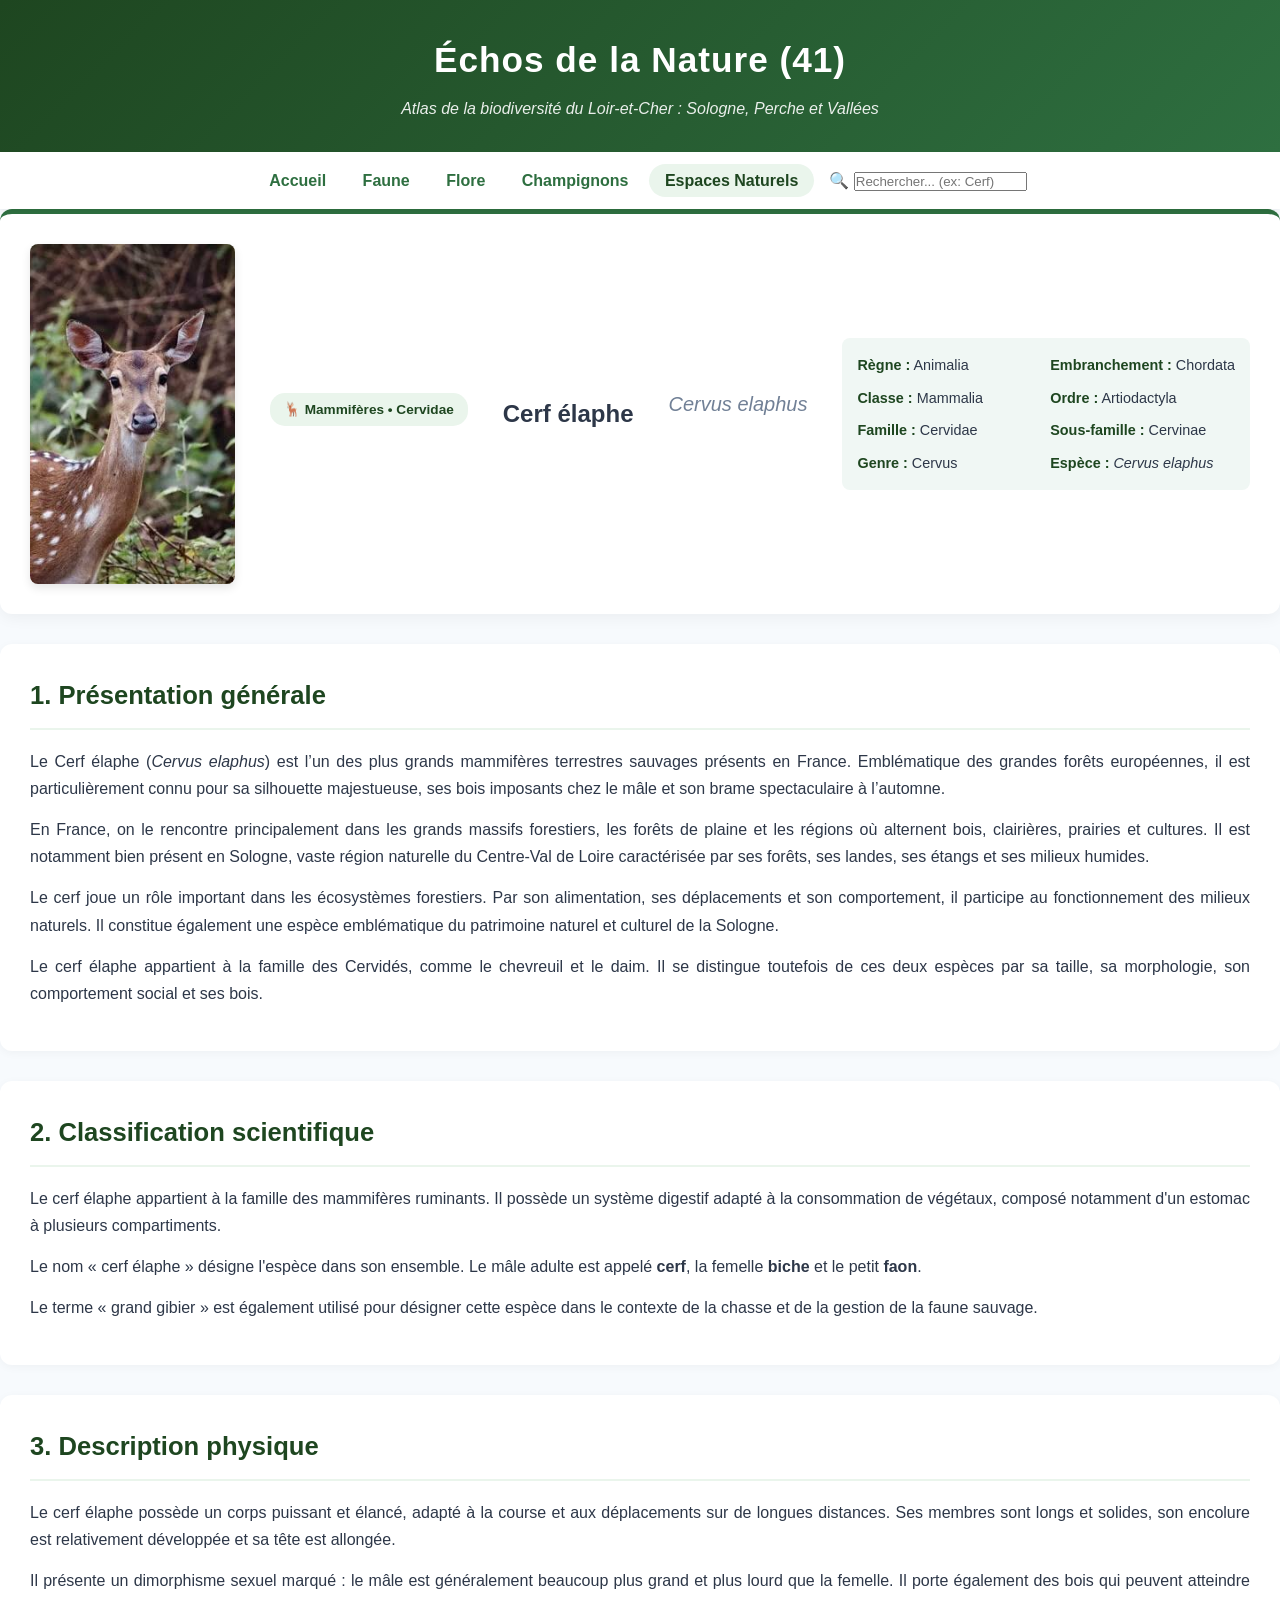
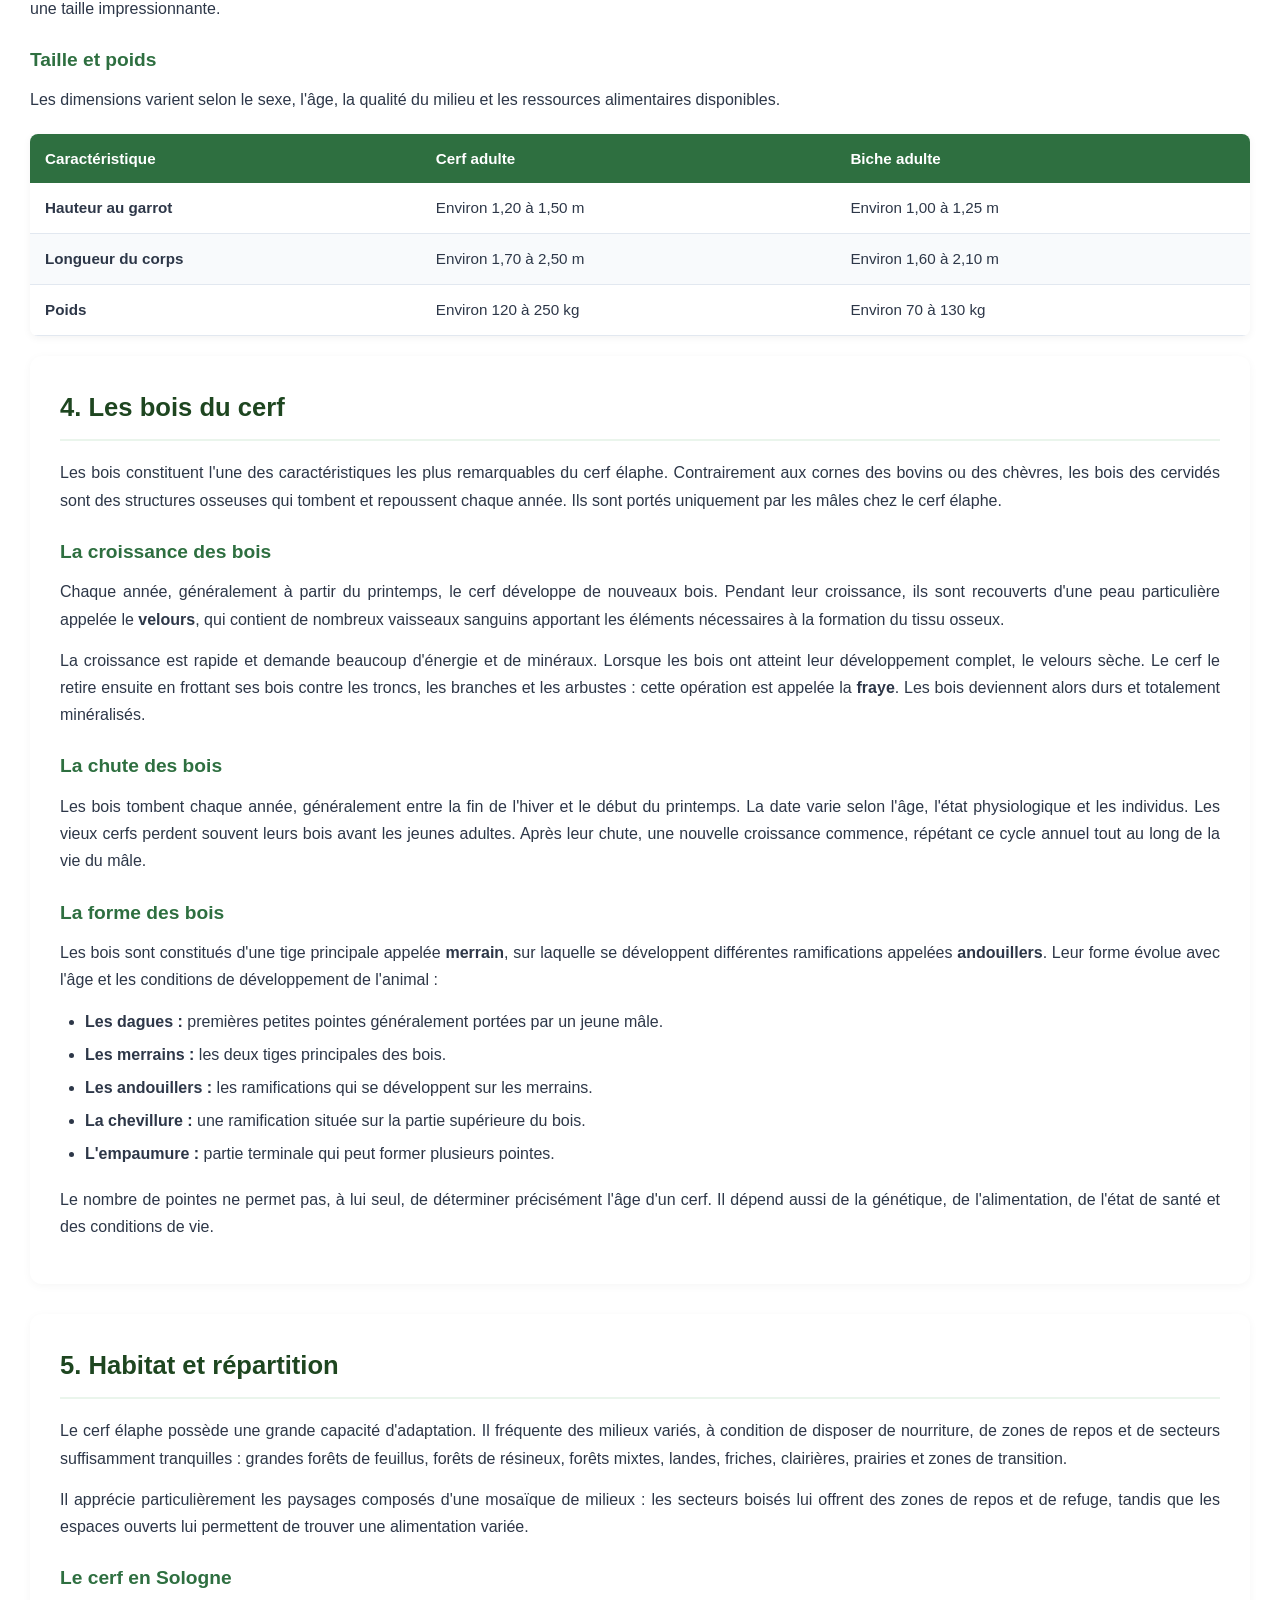
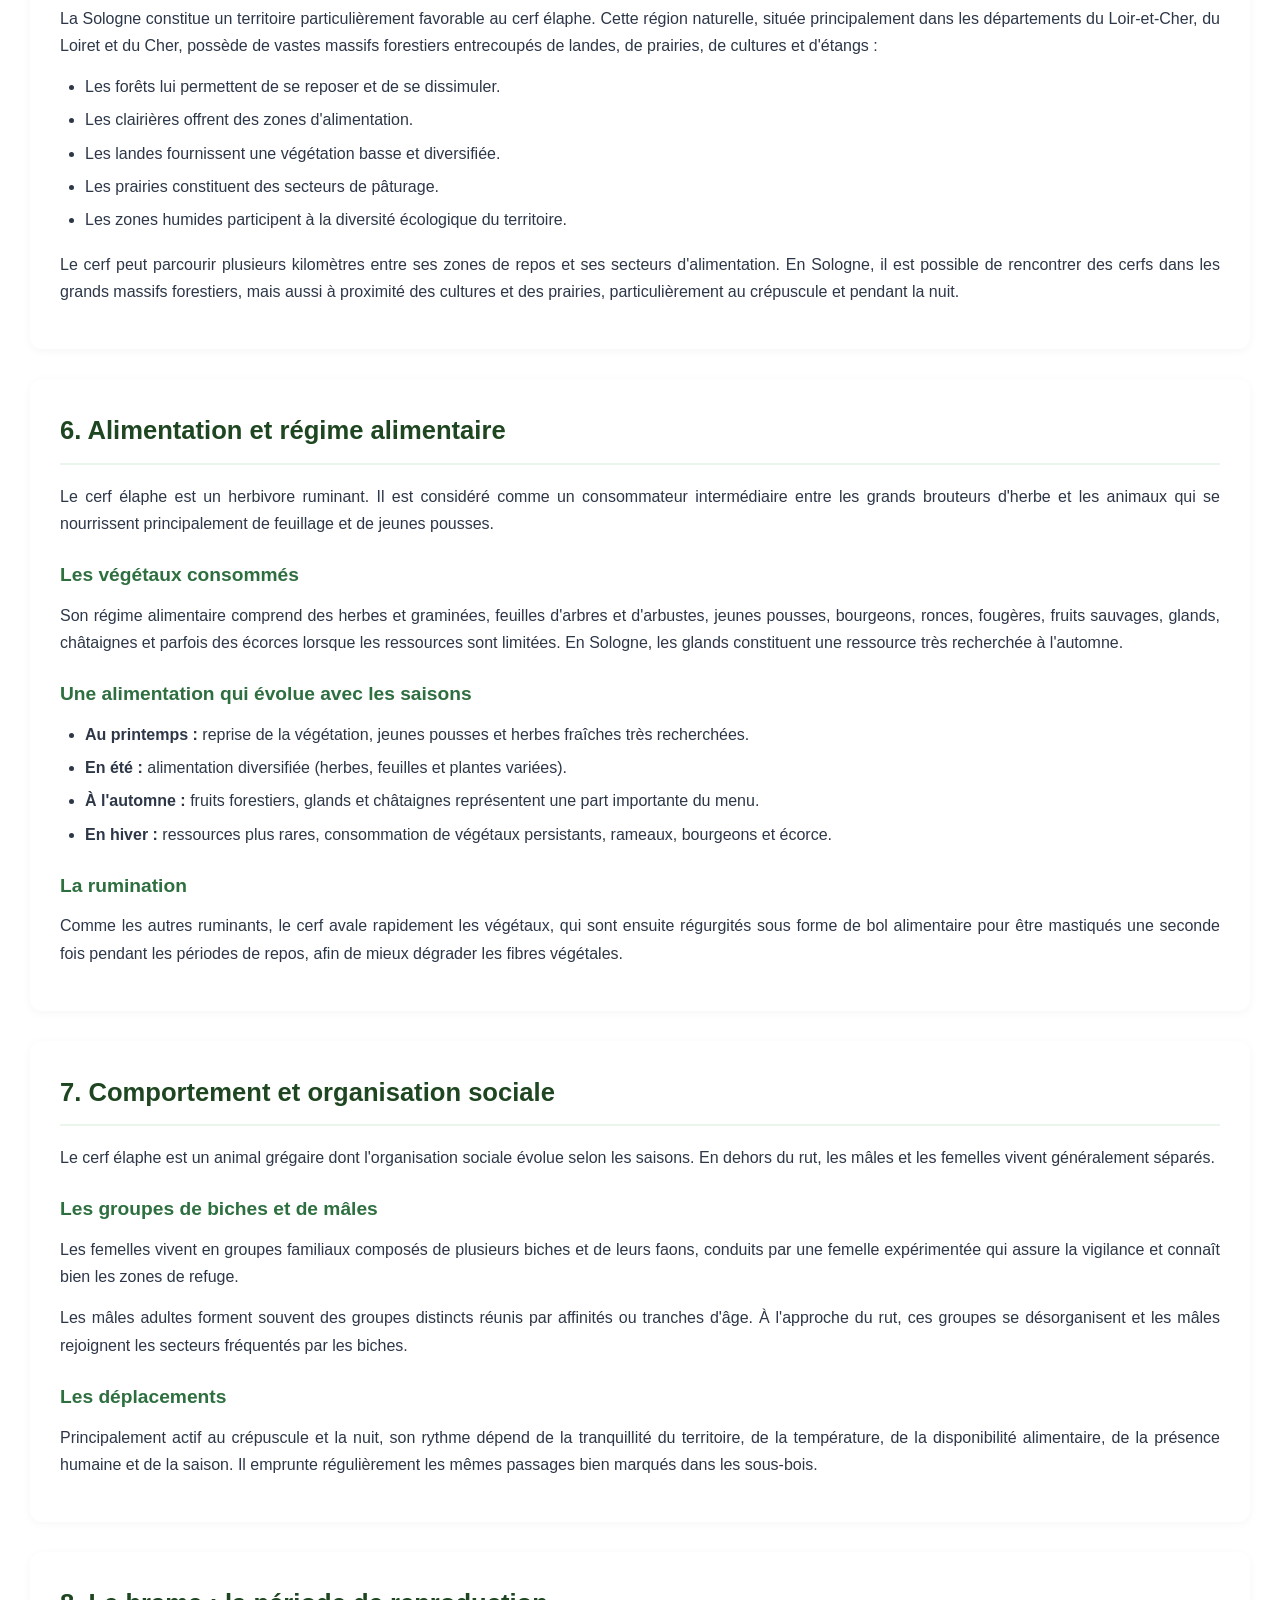
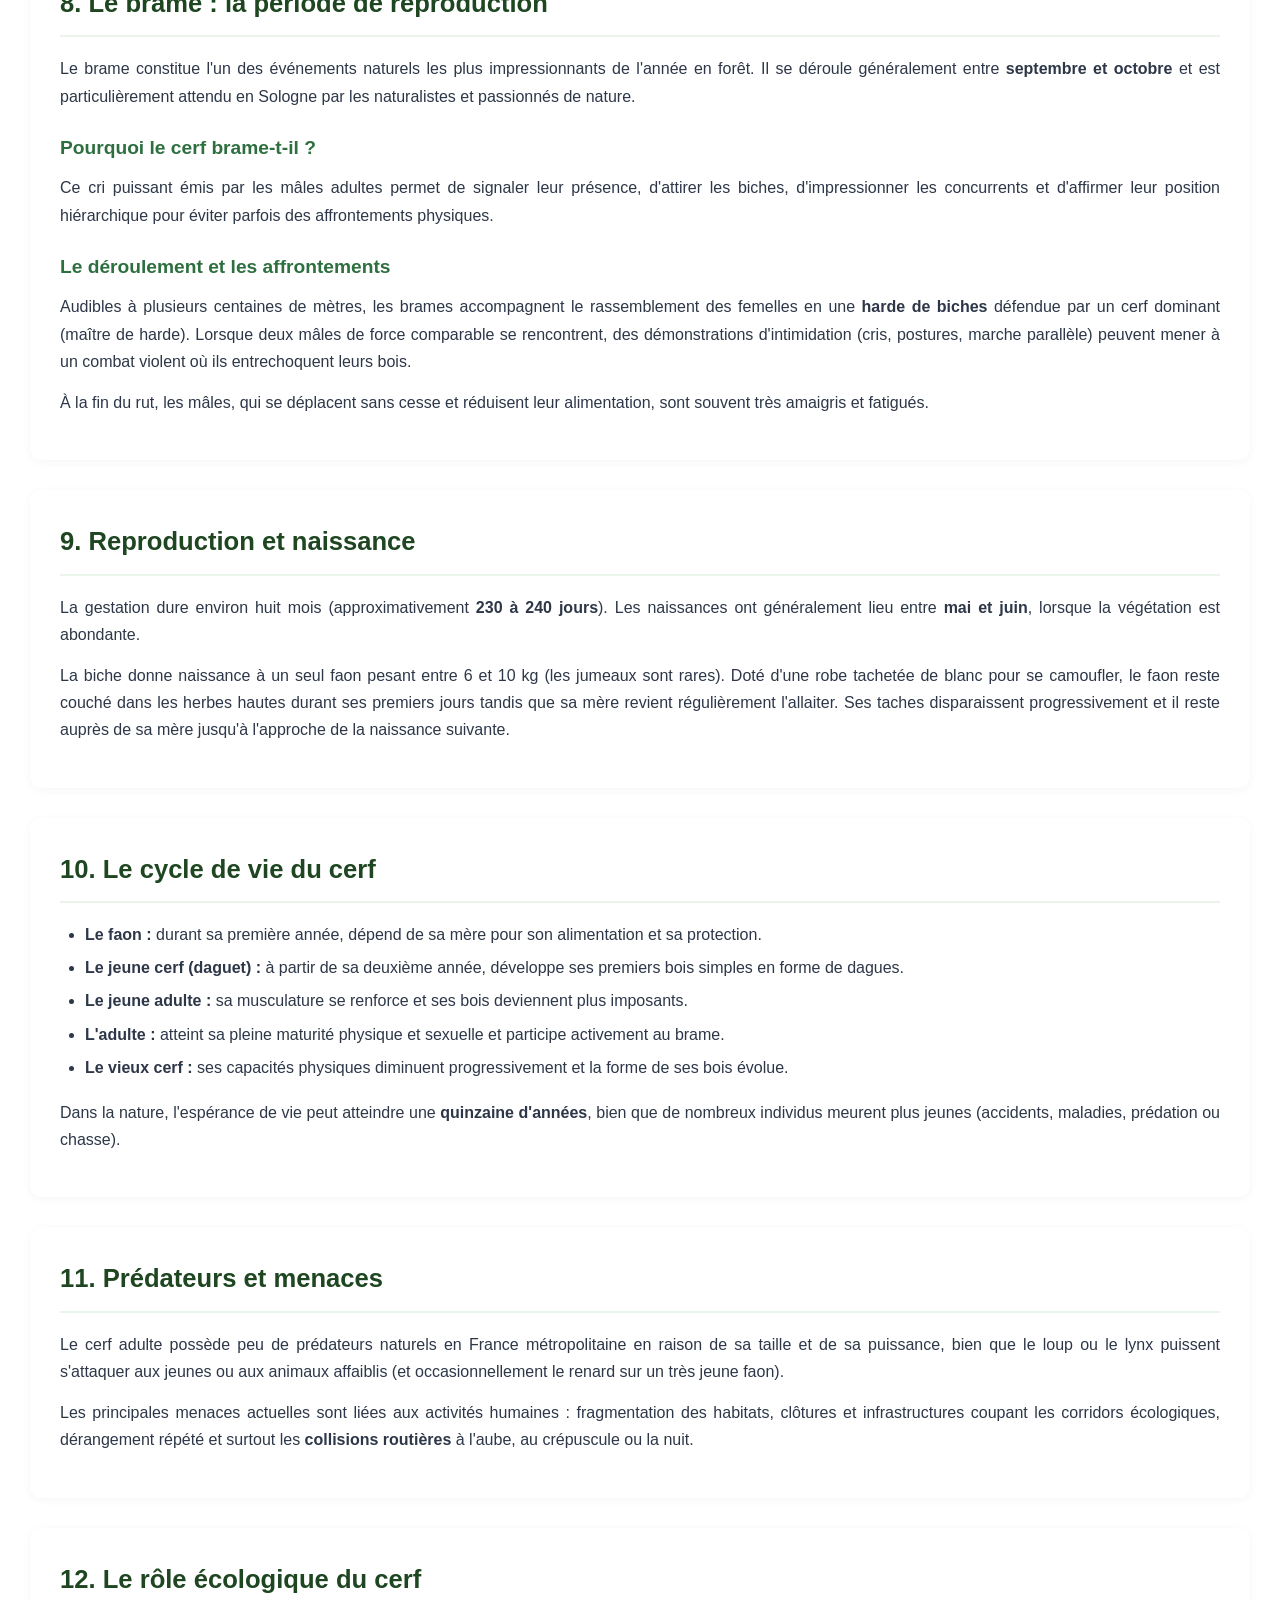
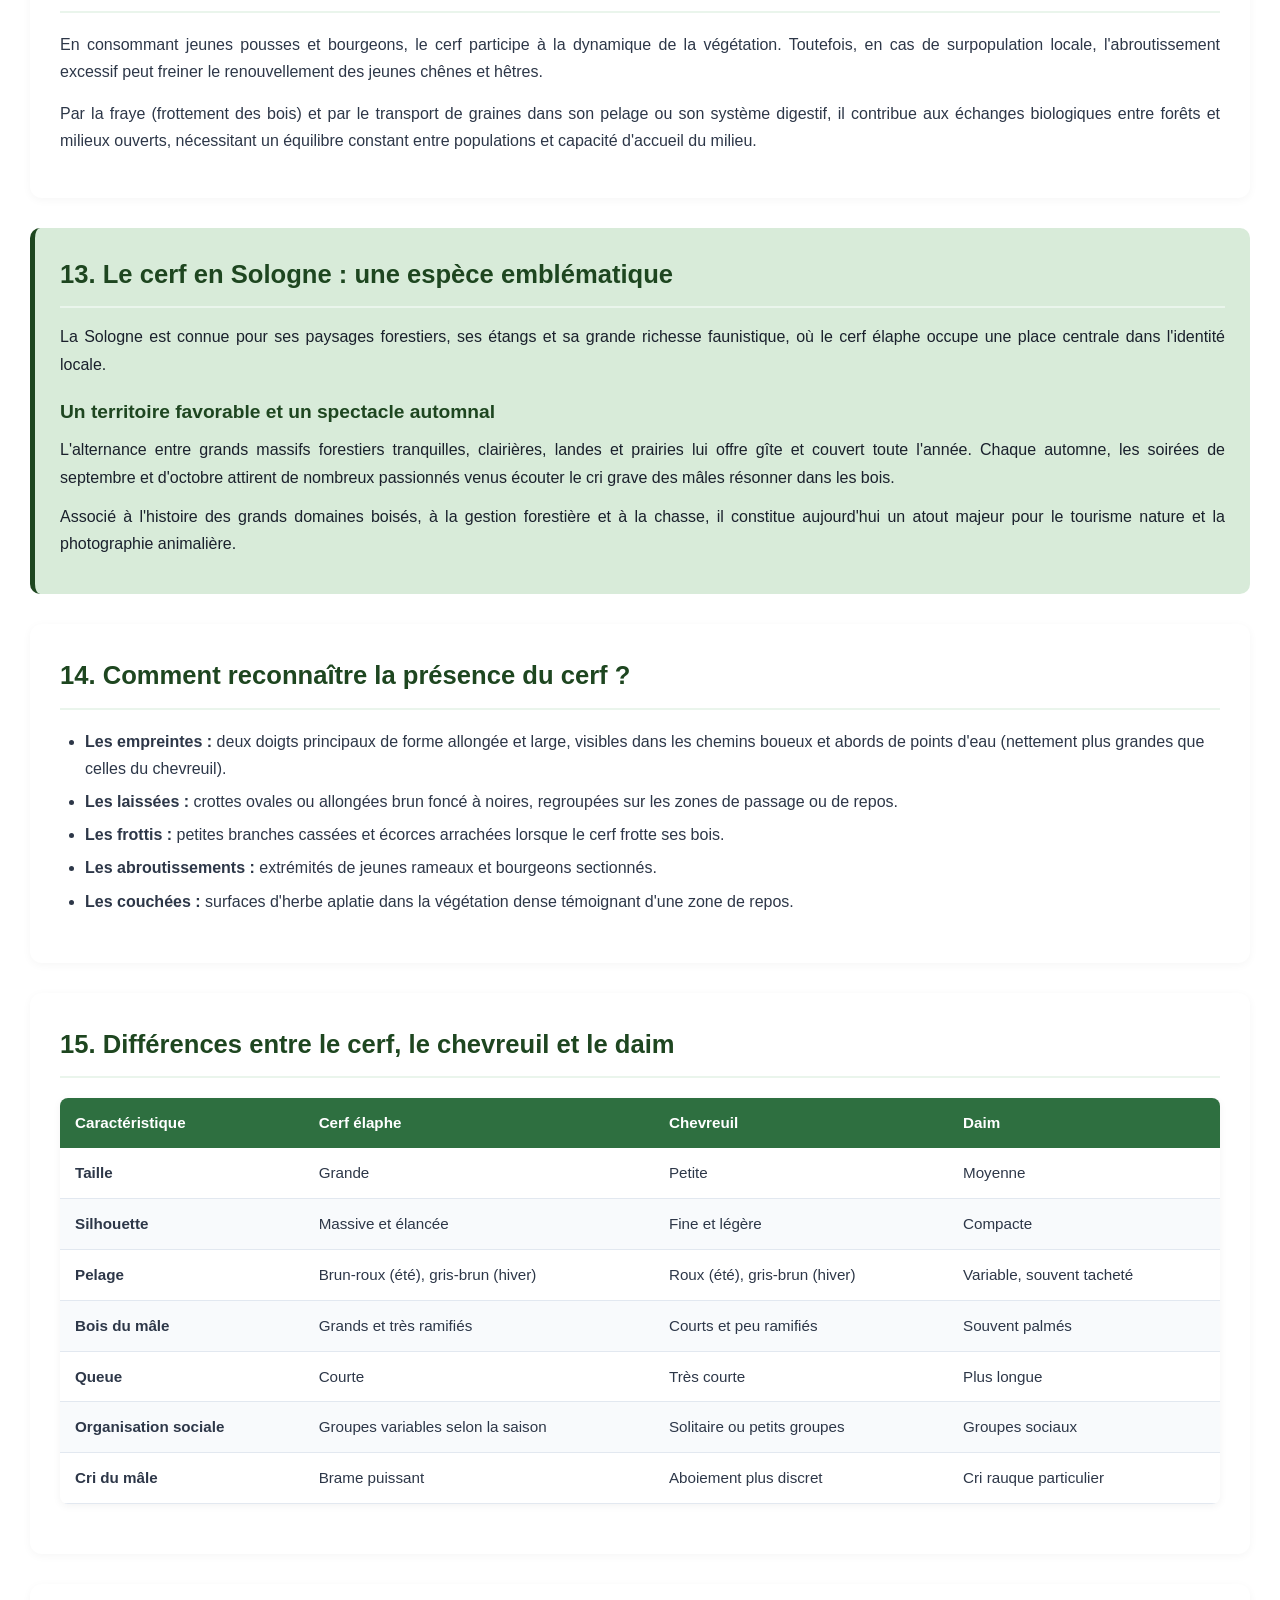
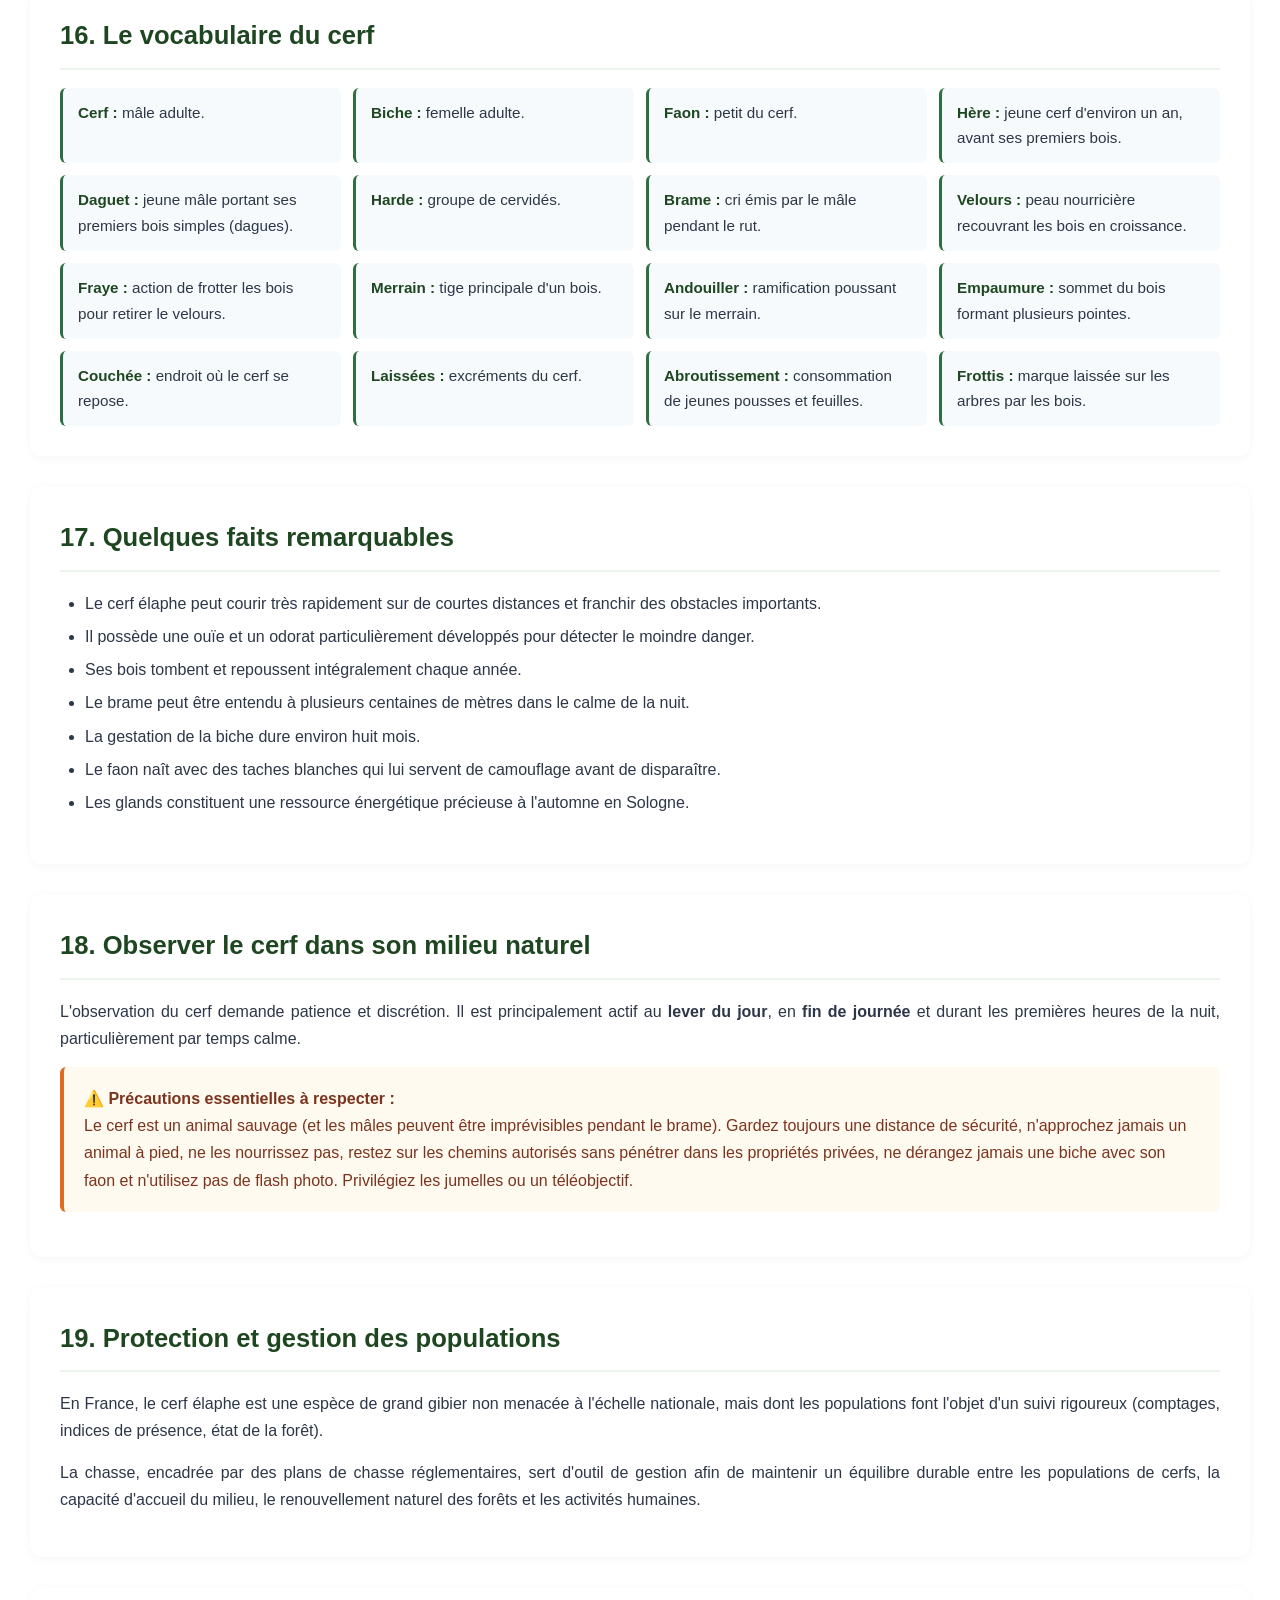
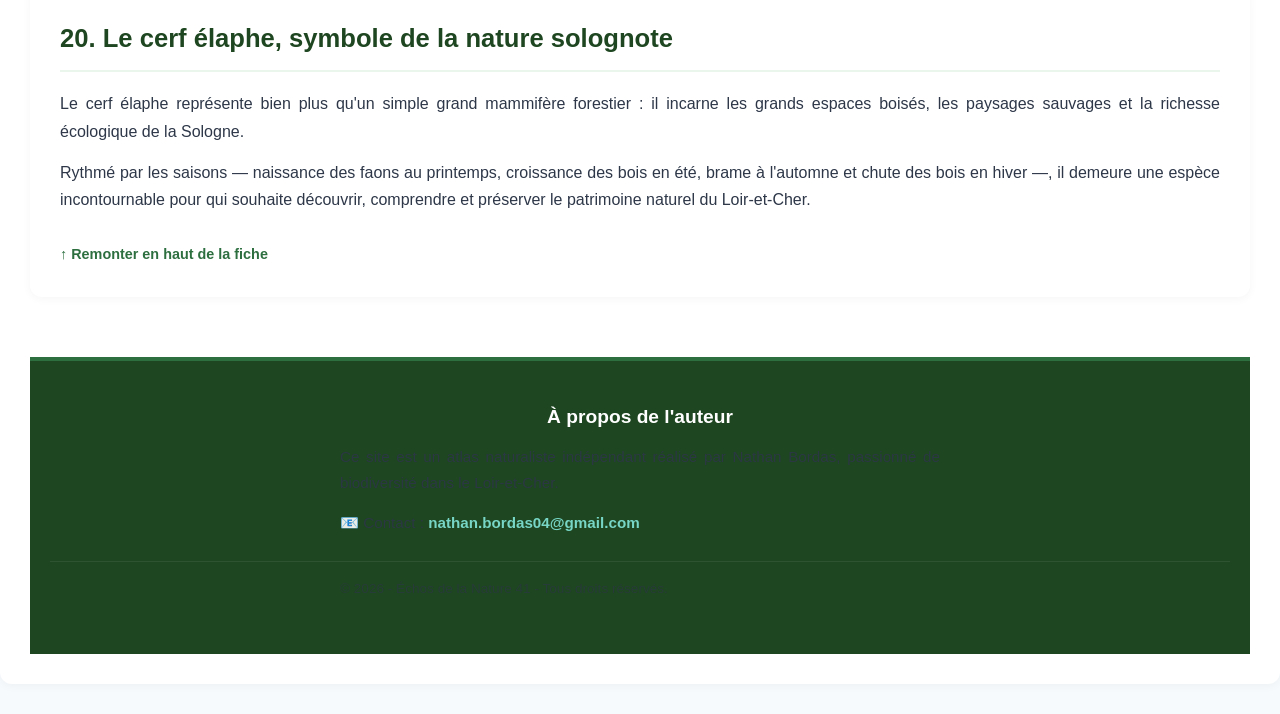
==== commit 3a48ee57: "Update cerf-elaphe.html" ====
--- a/cerf-elaphe.html
+++ b/cerf-elaphe.html
@@ -185,3 +185,261 @@
                     </tr>
                 </tbody>
             </table>
+        <section class="chapter-card">
+            <h2>4. Les bois du cerf</h2>
+            <p>Les bois constituent l'une des caractéristiques les plus remarquables du cerf élaphe. Contrairement aux cornes des bovins ou des chèvres, les bois des cervidés sont des structures osseuses qui tombent et repoussent chaque année. Ils sont portés uniquement par les mâles chez le cerf élaphe.</p>
+
+            <h3>La croissance des bois</h3>
+            <p>Chaque année, généralement à partir du printemps, le cerf développe de nouveaux bois. Pendant leur croissance, ils sont recouverts d'une peau particulière appelée le <strong>velours</strong>, qui contient de nombreux vaisseaux sanguins apportant les éléments nécessaires à la formation du tissu osseux.</p>
+            <p>La croissance est rapide et demande beaucoup d'énergie et de minéraux. Lorsque les bois ont atteint leur développement complet, le velours sèche. Le cerf le retire ensuite en frottant ses bois contre les troncs, les branches et les arbustes : cette opération est appelée la <strong>fraye</strong>. Les bois deviennent alors durs et totalement minéralisés.</p>
+
+            <h3>La chute des bois</h3>
+            <p>Les bois tombent chaque année, généralement entre la fin de l'hiver et le début du printemps. La date varie selon l'âge, l'état physiologique et les individus. Les vieux cerfs perdent souvent leurs bois avant les jeunes adultes. Après leur chute, une nouvelle croissance commence, répétant ce cycle annuel tout au long de la vie du mâle.</p>
+
+            <h3>La forme des bois</h3>
+            <p>Les bois sont constitués d'une tige principale appelée <strong>merrain</strong>, sur laquelle se développent différentes ramifications appelées <strong>andouillers</strong>. Leur forme évolue avec l'âge et les conditions de développement de l'animal :</p>
+            <ul>
+                <li><strong>Les dagues :</strong> premières petites pointes généralement portées par un jeune mâle.</li>
+                <li><strong>Les merrains :</strong> les deux tiges principales des bois.</li>
+                <li><strong>Les andouillers :</strong> les ramifications qui se développent sur les merrains.</li>
+                <li><strong>La chevillure :</strong> une ramification située sur la partie supérieure du bois.</li>
+                <li><strong>L'empaumure :</strong> partie terminale qui peut former plusieurs pointes.</li>
+            </ul>
+            <p>Le nombre de pointes ne permet pas, à lui seul, de déterminer précisément l'âge d'un cerf. Il dépend aussi de la génétique, de l'alimentation, de l'état de santé et des conditions de vie.</p>
+        </section>
+
+        <section class="chapter-card">
+            <h2>5. Habitat et répartition</h2>
+            <p>Le cerf élaphe possède une grande capacité d'adaptation. Il fréquente des milieux variés, à condition de disposer de nourriture, de zones de repos et de secteurs suffisamment tranquilles : grandes forêts de feuillus, forêts de résineux, forêts mixtes, landes, friches, clairières, prairies et zones de transition.</p>
+            <p>Il apprécie particulièrement les paysages composés d'une mosaïque de milieux : les secteurs boisés lui offrent des zones de repos et de refuge, tandis que les espaces ouverts lui permettent de trouver une alimentation variée.</p>
+
+            <h3>Le cerf en Sologne</h3>
+            <p>La Sologne constitue un territoire particulièrement favorable au cerf élaphe. Cette région naturelle, située principalement dans les départements du Loir-et-Cher, du Loiret et du Cher, possède de vastes massifs forestiers entrecoupés de landes, de prairies, de cultures et d'étangs :</p>
+            <ul>
+                <li>Les forêts lui permettent de se reposer et de se dissimuler.</li>
+                <li>Les clairières offrent des zones d'alimentation.</li>
+                <li>Les landes fournissent une végétation basse et diversifiée.</li>
+                <li>Les prairies constituent des secteurs de pâturage.</li>
+                <li>Les zones humides participent à la diversité écologique du territoire.</li>
+            </ul>
+            <p>Le cerf peut parcourir plusieurs kilomètres entre ses zones de repos et ses secteurs d'alimentation. En Sologne, il est possible de rencontrer des cerfs dans les grands massifs forestiers, mais aussi à proximité des cultures et des prairies, particulièrement au crépuscule et pendant la nuit.</p>
+        </section>
+
+        <section class="chapter-card">
+            <h2>6. Alimentation et régime alimentaire</h2>
+            <p>Le cerf élaphe est un herbivore ruminant. Il est considéré comme un consommateur intermédiaire entre les grands brouteurs d'herbe et les animaux qui se nourrissent principalement de feuillage et de jeunes pousses.</p>
+
+            <h3>Les végétaux consommés</h3>
+            <p>Son régime alimentaire comprend des herbes et graminées, feuilles d'arbres et d'arbustes, jeunes pousses, bourgeons, ronces, fougères, fruits sauvages, glands, châtaignes et parfois des écorces lorsque les ressources sont limitées. En Sologne, les glands constituent une ressource très recherchée à l'automne.</p>
+
+            <h3>Une alimentation qui évolue avec les saisons</h3>
+            <ul>
+                <li><strong>Au printemps :</strong> reprise de la végétation, jeunes pousses et herbes fraîches très recherchées.</li>
+                <li><strong>En été :</strong> alimentation diversifiée (herbes, feuilles et plantes variées).</li>
+                <li><strong>À l'automne :</strong> fruits forestiers, glands et châtaignes représentent une part importante du menu.</li>
+                <li><strong>En hiver :</strong> ressources plus rares, consommation de végétaux persistants, rameaux, bourgeons et écorce.</li>
+            </ul>
+
+            <h3>La rumination</h3>
+            <p>Comme les autres ruminants, le cerf avale rapidement les végétaux, qui sont ensuite régurgités sous forme de bol alimentaire pour être mastiqués une seconde fois pendant les périodes de repos, afin de mieux dégrader les fibres végétales.</p>
+        </section>
+
+        <section class="chapter-card">
+            <h2>7. Comportement et organisation sociale</h2>
+            <p>Le cerf élaphe est un animal grégaire dont l'organisation sociale évolue selon les saisons. En dehors du rut, les mâles et les femelles vivent généralement séparés.</p>
+            <h3>Les groupes de biches et de mâles</h3>
+            <p>Les femelles vivent en groupes familiaux composés de plusieurs biches et de leurs faons, conduits par une femelle expérimentée qui assure la vigilance et connaît bien les zones de refuge.</p>
+            <p>Les mâles adultes forment souvent des groupes distincts réunis par affinités ou tranches d'âge. À l'approche du rut, ces groupes se désorganisent et les mâles rejoignent les secteurs fréquentés par les biches.</p>
+            <h3>Les déplacements</h3>
+            <p>Principalement actif au crépuscule et la nuit, son rythme dépend de la tranquillité du territoire, de la température, de la disponibilité alimentaire, de la présence humaine et de la saison. Il emprunte régulièrement les mêmes passages bien marqués dans les sous-bois.</p>
+        </section>
+
+        <section class="chapter-card">
+            <h2>8. Le brame : la période de reproduction</h2>
+            <p>Le brame constitue l'un des événements naturels les plus impressionnants de l'année en forêt. Il se déroule généralement entre <strong>septembre et octobre</strong> et est particulièrement attendu en Sologne par les naturalistes et passionnés de nature.</p>
+            <h3>Pourquoi le cerf brame-t-il ?</h3>
+            <p>Ce cri puissant émis par les mâles adultes permet de signaler leur présence, d'attirer les biches, d'impressionner les concurrents et d'affirmer leur position hiérarchique pour éviter parfois des affrontements physiques.</p>
+            <h3>Le déroulement et les affrontements</h3>
+            <p>Audibles à plusieurs centaines de mètres, les brames accompagnent le rassemblement des femelles en une <strong>harde de biches</strong> défendue par un cerf dominant (maître de harde). Lorsque deux mâles de force comparable se rencontrent, des démonstrations d'intimidation (cris, postures, marche parallèle) peuvent mener à un combat violent où ils entrechoquent leurs bois.</p>
+            <p>À la fin du rut, les mâles, qui se déplacent sans cesse et réduisent leur alimentation, sont souvent très amaigris et fatigués.</p>
+        </section>
+
+            <section class="chapter-card">
+            <h2>9. Reproduction et naissance</h2>
+            <p>La gestation dure environ huit mois (approximativement <strong>230 à 240 jours</strong>). Les naissances ont généralement lieu entre <strong>mai et juin</strong>, lorsque la végétation est abondante.</p>
+            <p>La biche donne naissance à un seul faon pesant entre 6 et 10 kg (les jumeaux sont rares). Doté d'une robe tachetée de blanc pour se camoufler, le faon reste couché dans les herbes hautes durant ses premiers jours tandis que sa mère revient régulièrement l'allaiter. Ses taches disparaissent progressivement et il reste auprès de sa mère jusqu'à l'approche de la naissance suivante.</p>
+        </section>
+
+        <section class="chapter-card">
+            <h2>10. Le cycle de vie du cerf</h2>
+            <ul>
+                <li><strong>Le faon :</strong> durant sa première année, dépend de sa mère pour son alimentation et sa protection.</li>
+                <li><strong>Le jeune cerf (daguet) :</strong> à partir de sa deuxième année, développe ses premiers bois simples en forme de dagues.</li>
+                <li><strong>Le jeune adulte :</strong> sa musculature se renforce et ses bois deviennent plus imposants.</li>
+                <li><strong>L'adulte :</strong> atteint sa pleine maturité physique et sexuelle et participe activement au brame.</li>
+                <li><strong>Le vieux cerf :</strong> ses capacités physiques diminuent progressivement et la forme de ses bois évolue.</li>
+            </ul>
+            <p>Dans la nature, l'espérance de vie peut atteindre une <strong>quinzaine d'années</strong>, bien que de nombreux individus meurent plus jeunes (accidents, maladies, prédation ou chasse).</p>
+        </section>
+
+        <section class="chapter-card">
+            <h2>11. Prédateurs et menaces</h2>
+            <p>Le cerf adulte possède peu de prédateurs naturels en France métropolitaine en raison de sa taille et de sa puissance, bien que le loup ou le lynx puissent s'attaquer aux jeunes ou aux animaux affaiblis (et occasionnellement le renard sur un très jeune faon).</p>
+            <p>Les principales menaces actuelles sont liées aux activités humaines : fragmentation des habitats, clôtures et infrastructures coupant les corridors écologiques, dérangement répété et surtout les <strong>collisions routières</strong> à l'aube, au crépuscule ou la nuit.</p>
+        </section>
+
+        <section class="chapter-card">
+            <h2>12. Le rôle écologique du cerf</h2>
+            <p>En consommant jeunes pousses et bourgeons, le cerf participe à la dynamique de la végétation. Toutefois, en cas de surpopulation locale, l'abroutissement excessif peut freiner le renouvellement des jeunes chênes et hêtres.</p>
+            <p>Par la fraye (frottement des bois) et par le transport de graines dans son pelage ou son système digestif, il contribue aux échanges biologiques entre forêts et milieux ouverts, nécessitant un équilibre constant entre populations et capacité d'accueil du milieu.</p>
+        </section>
+
+        <section class="highlight-sologne">
+            <h2>13. Le cerf en Sologne : une espèce emblématique</h2>
+            <p>La Sologne est connue pour ses paysages forestiers, ses étangs et sa grande richesse faunistique, où le cerf élaphe occupe une place centrale dans l'identité locale.</p>
+            <h3>Un territoire favorable et un spectacle automnal</h3>
+            <p>L'alternance entre grands massifs forestiers tranquilles, clairières, landes et prairies lui offre gîte et couvert toute l'année. Chaque automne, les soirées de septembre et d'octobre attirent de nombreux passionnés venus écouter le cri grave des mâles résonner dans les bois.</p>
+            <p>Associé à l'histoire des grands domaines boisés, à la gestion forestière et à la chasse, il constitue aujourd'hui un atout majeur pour le tourisme nature et la photographie animalière.</p>
+        </section>
+
+        <section class="chapter-card">
+            <h2>14. Comment reconnaître la présence du cerf ?</h2>
+            <ul>
+                <li><strong>Les empreintes :</strong> deux doigts principaux de forme allongée et large, visibles dans les chemins boueux et abords de points d'eau (nettement plus grandes que celles du chevreuil).</li>
+                <li><strong>Les laissées :</strong> crottes ovales ou allongées brun foncé à noires, regroupées sur les zones de passage ou de repos.</li>
+                <li><strong>Les frottis :</strong> petites branches cassées et écorces arrachées lorsque le cerf frotte ses bois.</li>
+                <li><strong>Les abroutissements :</strong> extrémités de jeunes rameaux et bourgeons sectionnés.</li>
+                <li><strong>Les couchées :</strong> surfaces d'herbe aplatie dans la végétation dense témoignant d'une zone de repos.</li>
+            </ul>
+        </section>
+
+            <section class="chapter-card">
+            <h2>15. Différences entre le cerf, le chevreuil et le daim</h2>
+            <table class="data-table">
+                <thead>
+                    <tr>
+                        <th>Caractéristique</th>
+                        <th>Cerf élaphe</th>
+                        <th>Chevreuil</th>
+                        <th>Daim</th>
+                    </tr>
+                </thead>
+                <tbody>
+                    <tr>
+                        <td><strong>Taille</strong></td>
+                        <td>Grande</td>
+                        <td>Petite</td>
+                        <td>Moyenne</td>
+                    </tr>
+                    <tr>
+                        <td><strong>Silhouette</strong></td>
+                        <td>Massive et élancée</td>
+                        <td>Fine et légère</td>
+                        <td>Compacte</td>
+                    </tr>
+                    <tr>
+                        <td><strong>Pelage</strong></td>
+                        <td>Brun-roux (été), gris-brun (hiver)</td>
+                        <td>Roux (été), gris-brun (hiver)</td>
+                        <td>Variable, souvent tacheté</td>
+                    </tr>
+                    <tr>
+                        <td><strong>Bois du mâle</strong></td>
+                        <td>Grands et très ramifiés</td>
+                        <td>Courts et peu ramifiés</td>
+                        <td>Souvent palmés</td>
+                    </tr>
+                    <tr>
+                        <td><strong>Queue</strong></td>
+                        <td>Courte</td>
+                        <td>Très courte</td>
+                        <td>Plus longue</td>
+                    </tr>
+                    <tr>
+                        <td><strong>Organisation sociale</strong></td>
+                        <td>Groupes variables selon la saison</td>
+                        <td>Solitaire ou petits groupes</td>
+                        <td>Groupes sociaux</td>
+                    </tr>
+                    <tr>
+                        <td><strong>Cri du mâle</strong></td>
+                        <td>Brame puissant</td>
+                        <td>Aboiement plus discret</td>
+                        <td>Cri rauque particulier</td>
+                    </tr>
+                </tbody>
+            </table>
+        </section>
+
+        <section class="chapter-card">
+            <h2>16. Le vocabulaire du cerf</h2>
+            <div class="glossary-grid">
+                <div class="glossary-item"><strong>Cerf :</strong> mâle adulte.</div>
+                <div class="glossary-item"><strong>Biche :</strong> femelle adulte.</div>
+                <div class="glossary-item"><strong>Faon :</strong> petit du cerf.</div>
+                <div class="glossary-item"><strong>Hère :</strong> jeune cerf d'environ un an, avant ses premiers bois.</div>
+                <div class="glossary-item"><strong>Daguet :</strong> jeune mâle portant ses premiers bois simples (dagues).</div>
+                <div class="glossary-item"><strong>Harde :</strong> groupe de cervidés.</div>
+                <div class="glossary-item"><strong>Brame :</strong> cri émis par le mâle pendant le rut.</div>
+                <div class="glossary-item"><strong>Velours :</strong> peau nourricière recouvrant les bois en croissance.</div>
+                <div class="glossary-item"><strong>Fraye :</strong> action de frotter les bois pour retirer le velours.</div>
+                <div class="glossary-item"><strong>Merrain :</strong> tige principale d'un bois.</div>
+                <div class="glossary-item"><strong>Andouiller :</strong> ramification poussant sur le merrain.</div>
+                <div class="glossary-item"><strong>Empaumure :</strong> sommet du bois formant plusieurs pointes.</div>
+                <div class="glossary-item"><strong>Couchée :</strong> endroit où le cerf se repose.</div>
+                <div class="glossary-item"><strong>Laissées :</strong> excréments du cerf.</div>
+                <div class="glossary-item"><strong>Abroutissement :</strong> consommation de jeunes pousses et feuilles.</div>
+                <div class="glossary-item"><strong>Frottis :</strong> marque laissée sur les arbres par les bois.</div>
+            </div>
+        </section>
+
+        <section class="chapter-card">
+            <h2>17. Quelques faits remarquables</h2>
+            <ul>
+                <li>Le cerf élaphe peut courir très rapidement sur de courtes distances et franchir des obstacles importants.</li>
+                <li>Il possède une ouïe et un odorat particulièrement développés pour détecter le moindre danger.</li>
+                <li>Ses bois tombent et repoussent intégralement chaque année.</li>
+                <li>Le brame peut être entendu à plusieurs centaines de mètres dans le calme de la nuit.</li>
+                <li>La gestation de la biche dure environ huit mois.</li>
+                <li>Le faon naît avec des taches blanches qui lui servent de camouflage avant de disparaître.</li>
+                <li>Les glands constituent une ressource énergétique précieuse à l'automne en Sologne.</li>
+            </ul>
+        </section>
+
+        <section class="chapter-card">
+            <h2>18. Observer le cerf dans son milieu naturel</h2>
+            <p>L'observation du cerf demande patience et discrétion. Il est principalement actif au <strong>lever du jour</strong>, en <strong>fin de journée</strong> et durant les premières heures de la nuit, particulièrement par temps calme.</p>
+            
+            <div class="warning-box">
+                <strong>⚠️ Précautions essentielles à respecter :</strong><br>
+                Le cerf est un animal sauvage (et les mâles peuvent être imprévisibles pendant le brame). Gardez toujours une distance de sécurité, n'approchez jamais un animal à pied, ne les nourrissez pas, restez sur les chemins autorisés sans pénétrer dans les propriétés privées, ne dérangez jamais une biche avec son faon et n'utilisez pas de flash photo. Privilégiez les jumelles ou un téléobjectif.
+            </div>
+        </section>
+
+        <section class="chapter-card">
+            <h2>19. Protection et gestion des populations</h2>
+            <p>En France, le cerf élaphe est une espèce de grand gibier non menacée à l'échelle nationale, mais dont les populations font l'objet d'un suivi rigoureux (comptages, indices de présence, état de la forêt).</p>
+            <p>La chasse, encadrée par des plans de chasse réglementaires, sert d'outil de gestion afin de maintenir un équilibre durable entre les populations de cerfs, la capacité d'accueil du milieu, le renouvellement naturel des forêts et les activités humaines.</p>
+        </section>
+
+        <section class="chapter-card">
+            <h2>20. Le cerf élaphe, symbole de la nature solognote</h2>
+            <p>Le cerf élaphe représente bien plus qu'un simple grand mammifère forestier : il incarne les grands espaces boisés, les paysages sauvages et la richesse écologique de la Sologne.</p>
+            <p>Rythmé par les saisons — naissance des faons au printemps, croissance des bois en été, brame à l'automne et chute des bois en hiver —, il demeure une espèce incontournable pour qui souhaite découvrir, comprendre et préserver le patrimoine naturel du Loir-et-Cher.</p>
+            <a href="#top" class="back-to-top">↑ Remonter en haut de la fiche</a>
+        </section>
+    </main>
+
+    <footer>
+        <h4>À propos de l'auteur</h4>
+        <p>Ce site est un atlas naturaliste indépendant réalisé par Nathan Bordas, passionné de biodiversité dans le Loir-et-Cher.</p>
+        <p>📧 Contact : <a href="mailto:nathan.bordas04@gmail.com">nathan.bordas04@gmail.com</a></p>
+        <div class="copyright">
+            <p>&copy; 2026 - Échos de la Nature 41 - Tous droits réservés.</p>
+        </div>
+    </footer>
+
+    <script src="script.js"></script>
+
+</body>
+</html>
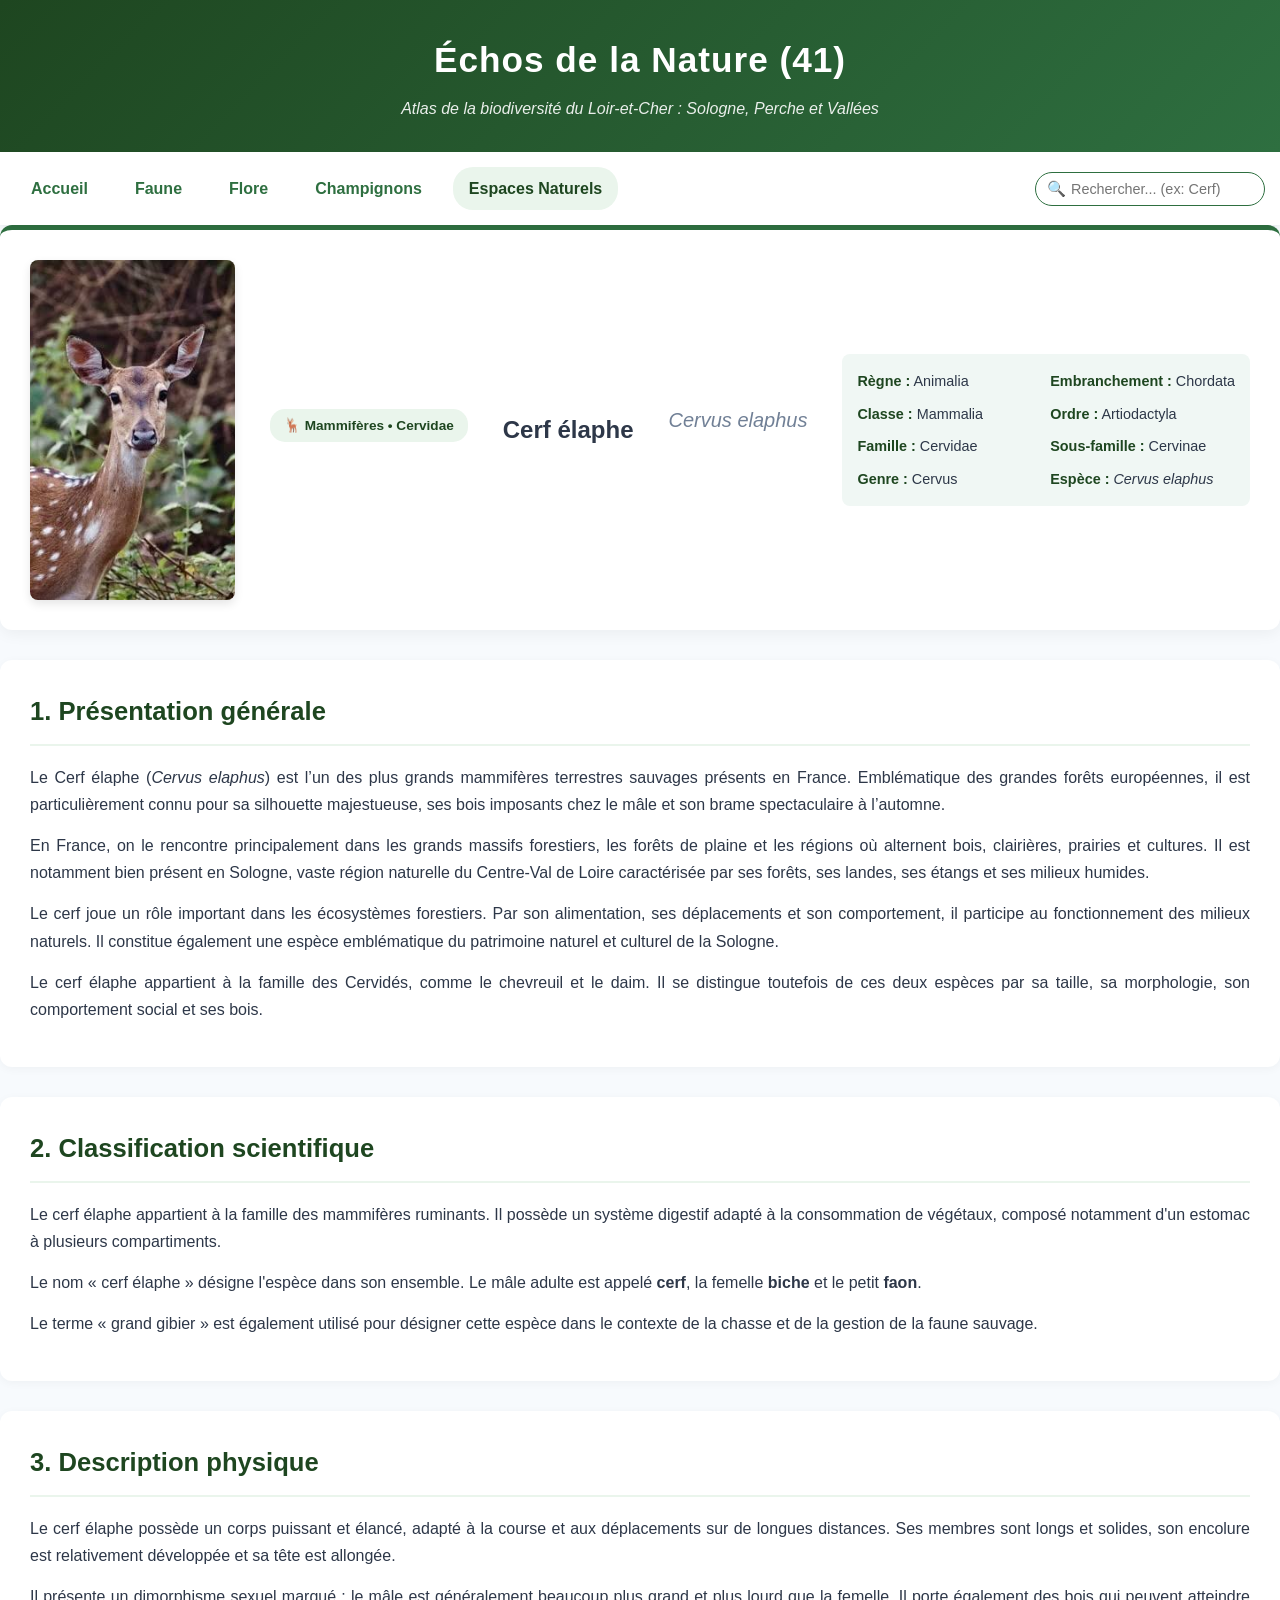
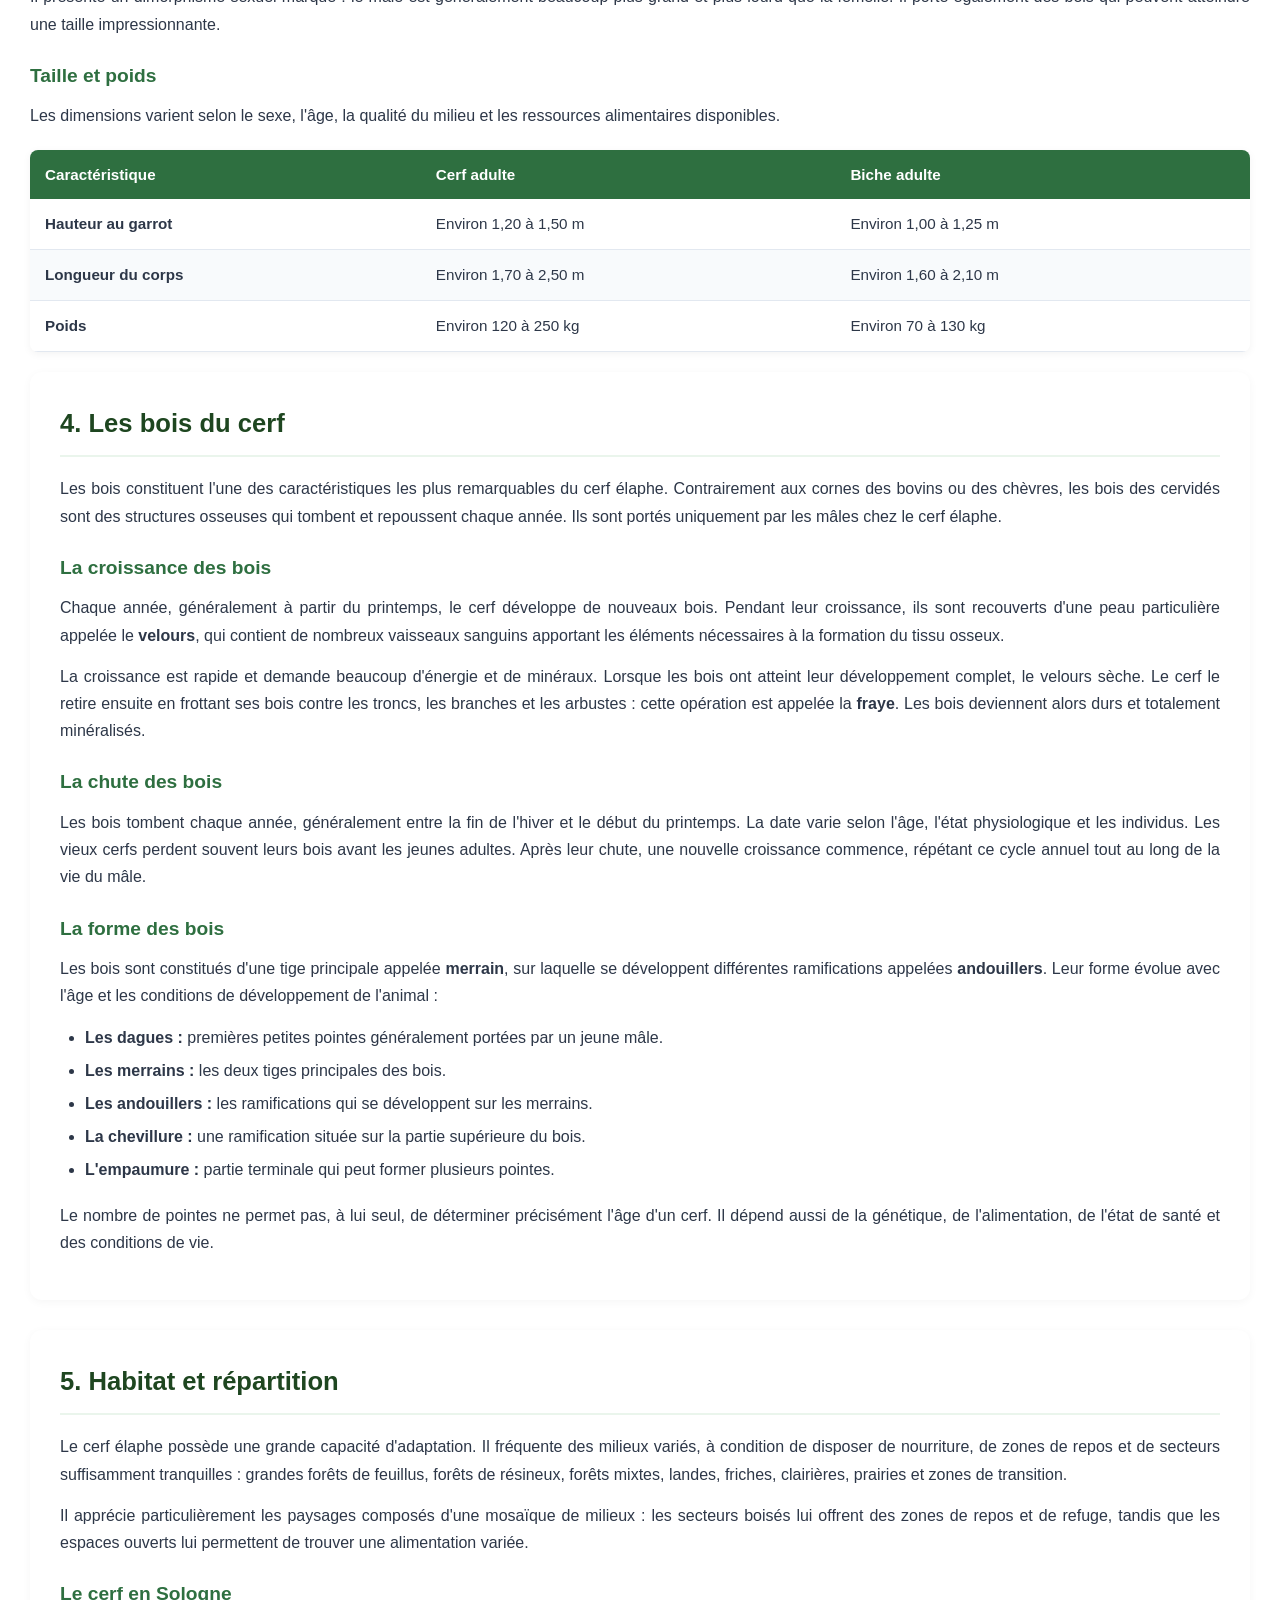
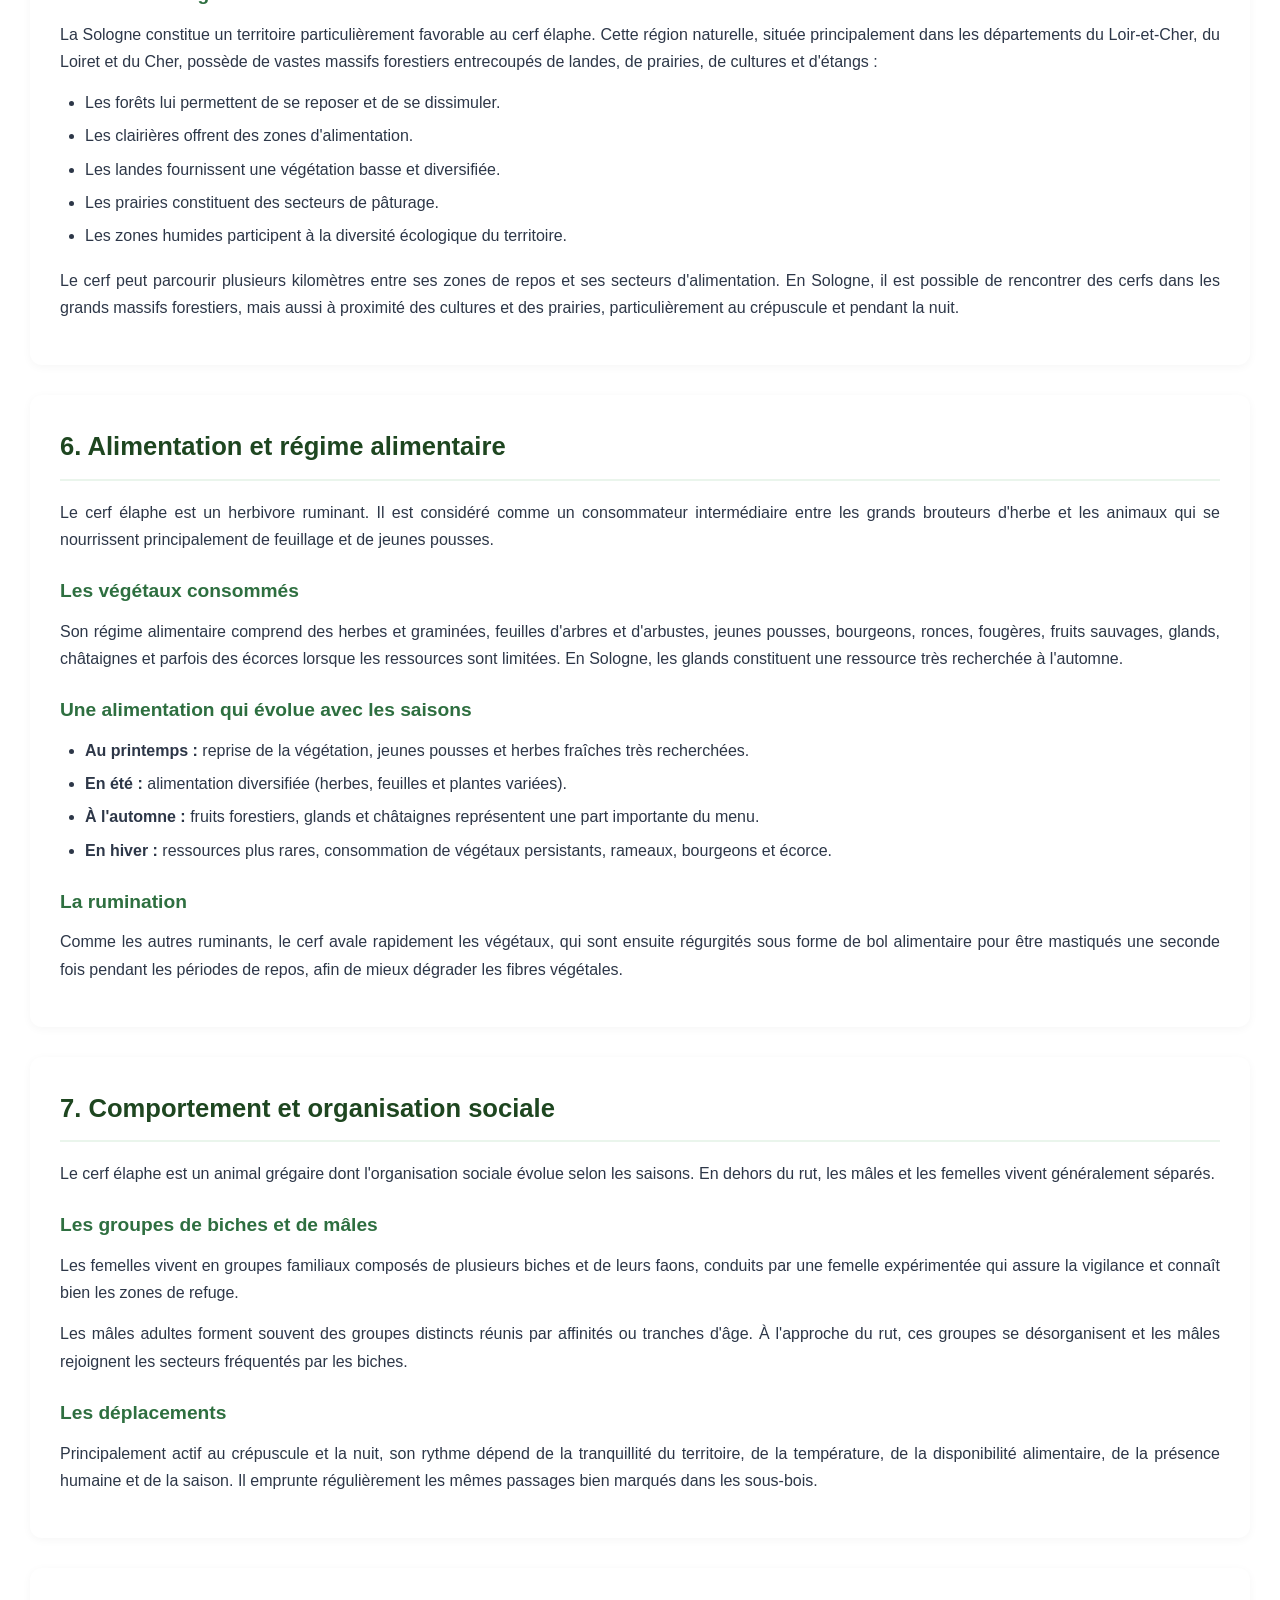
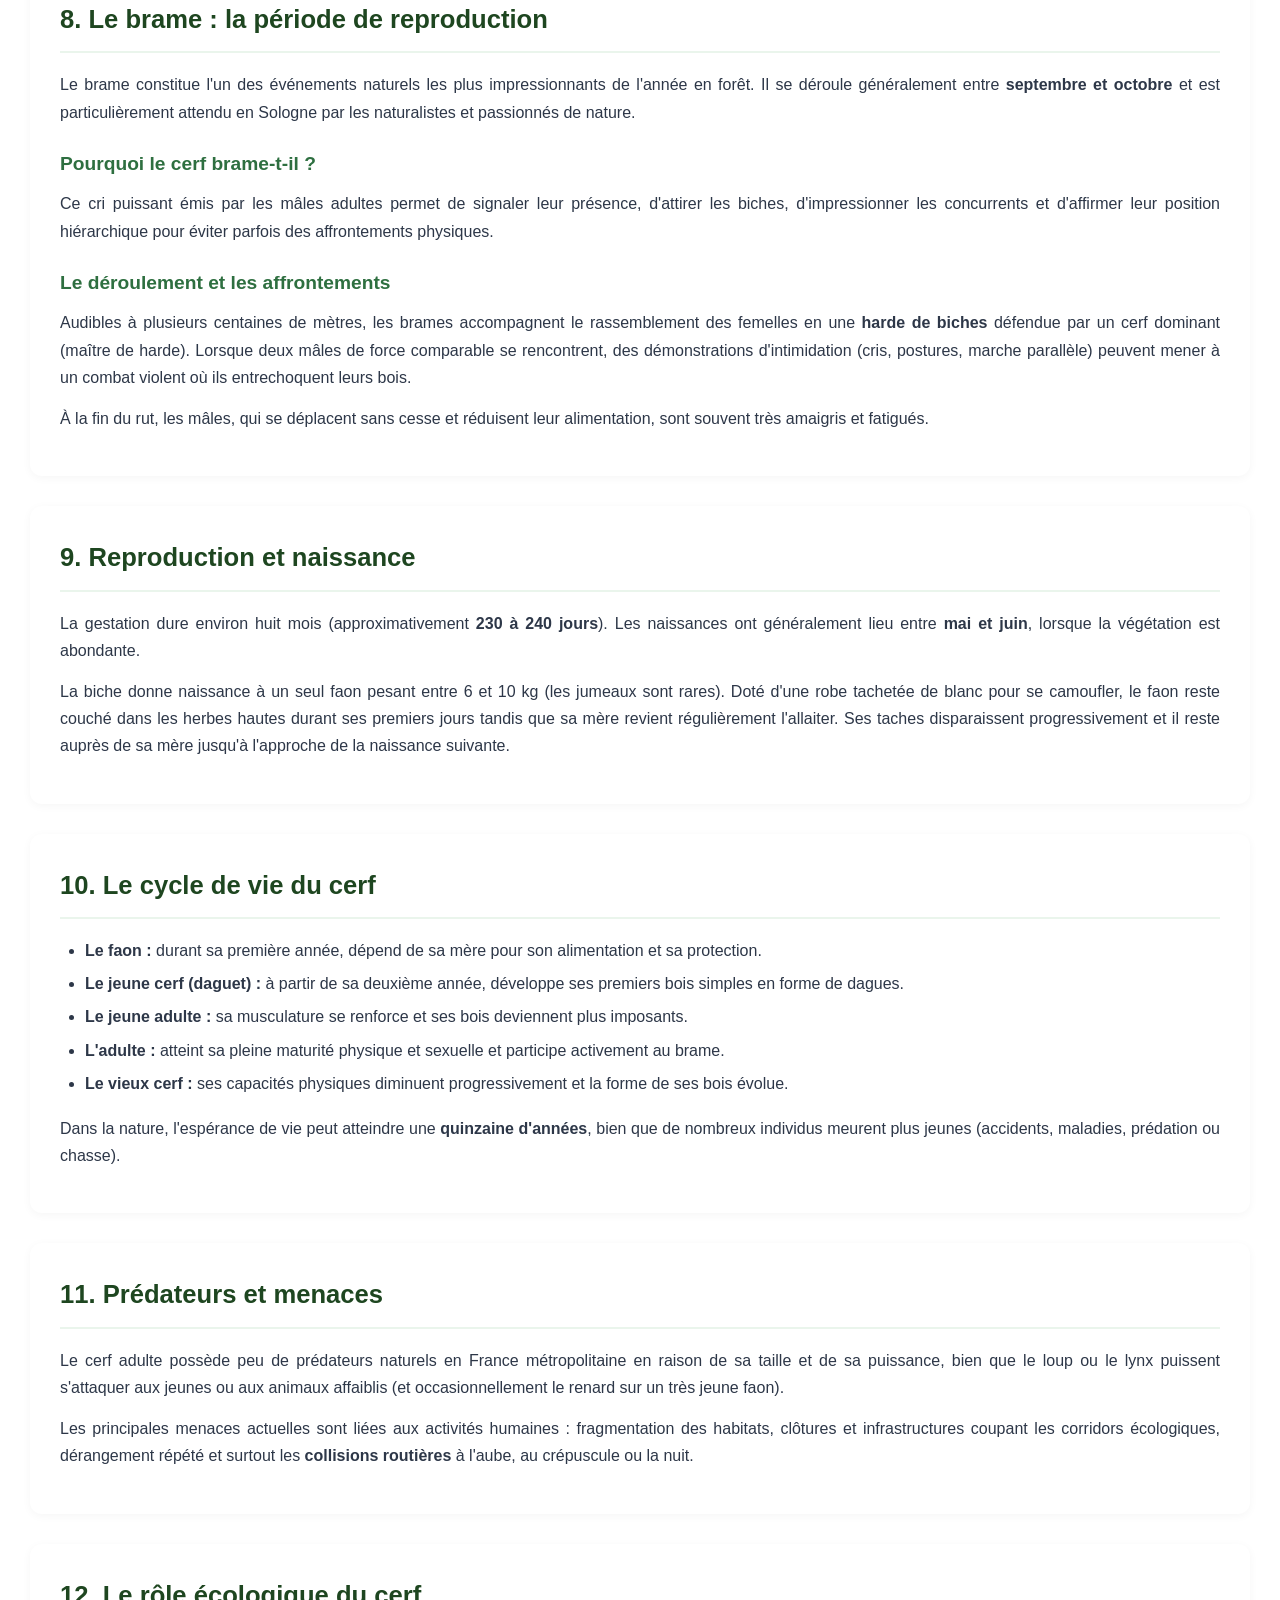
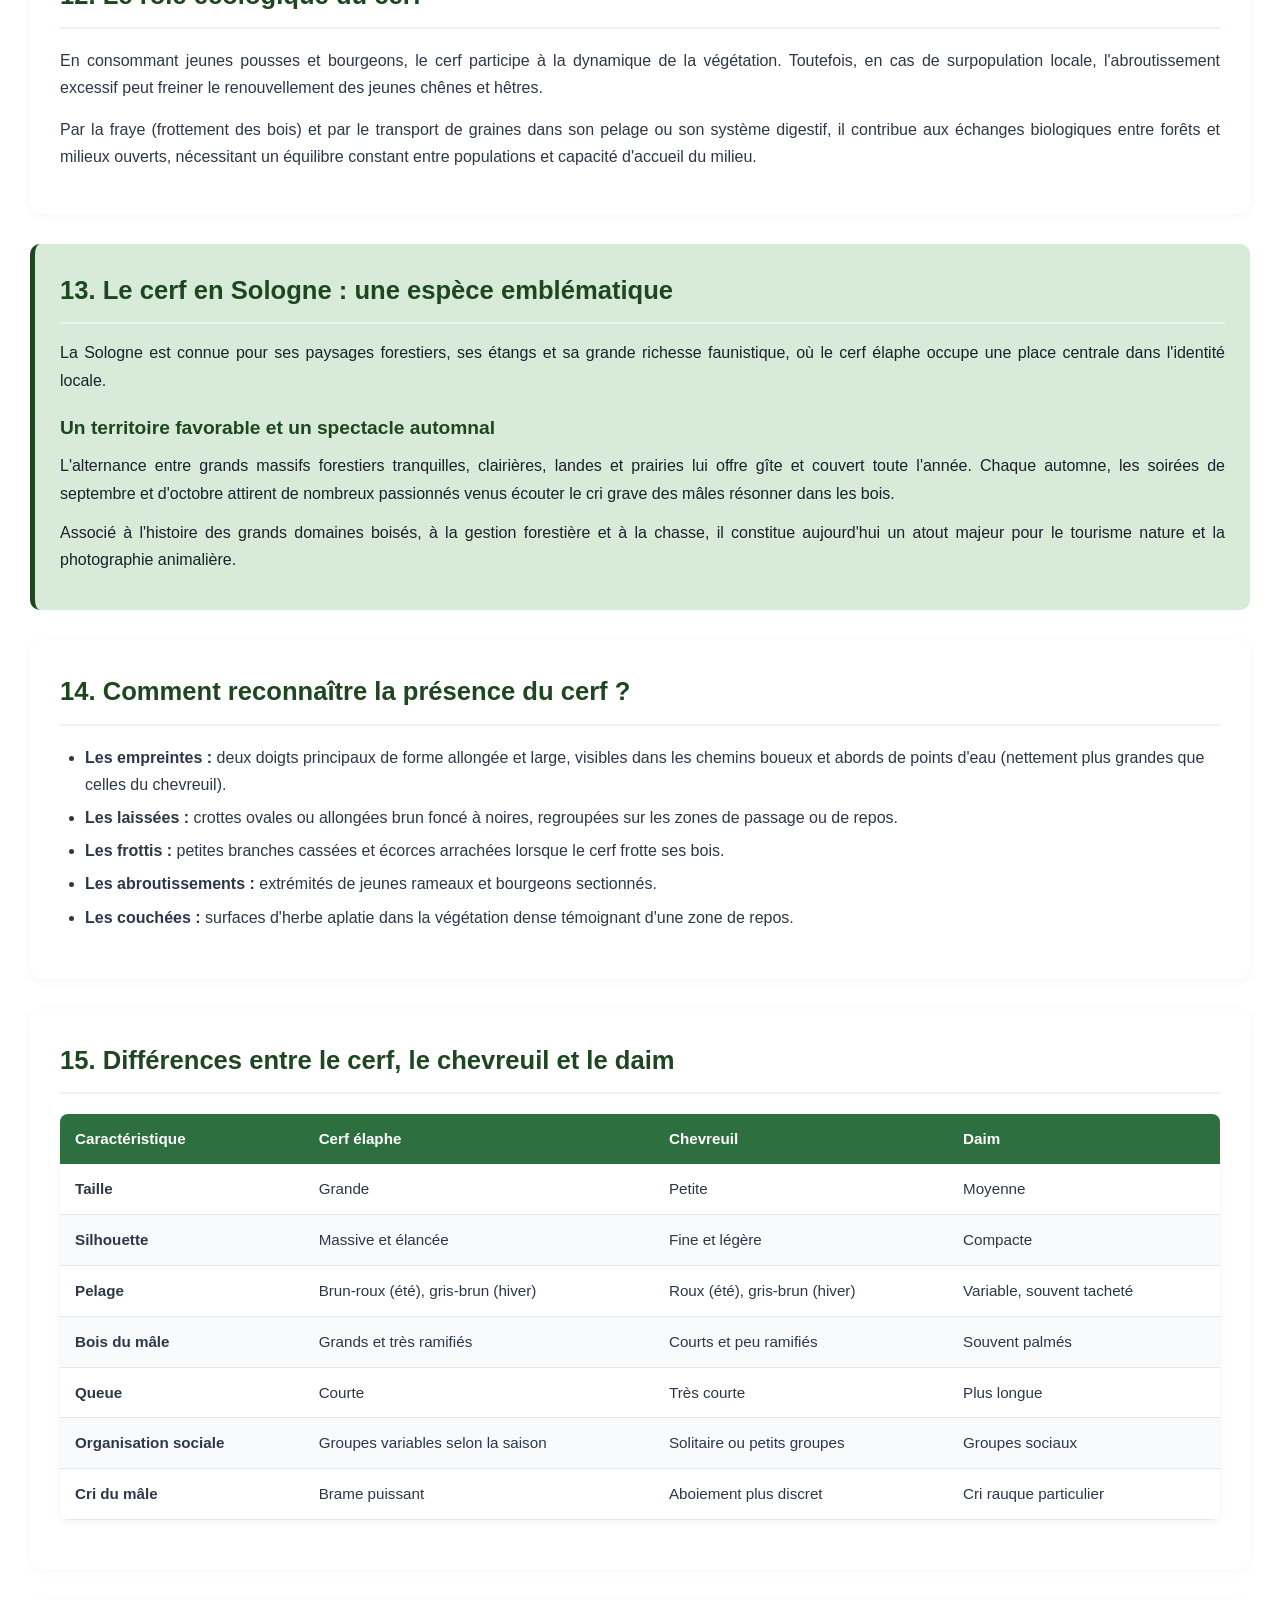
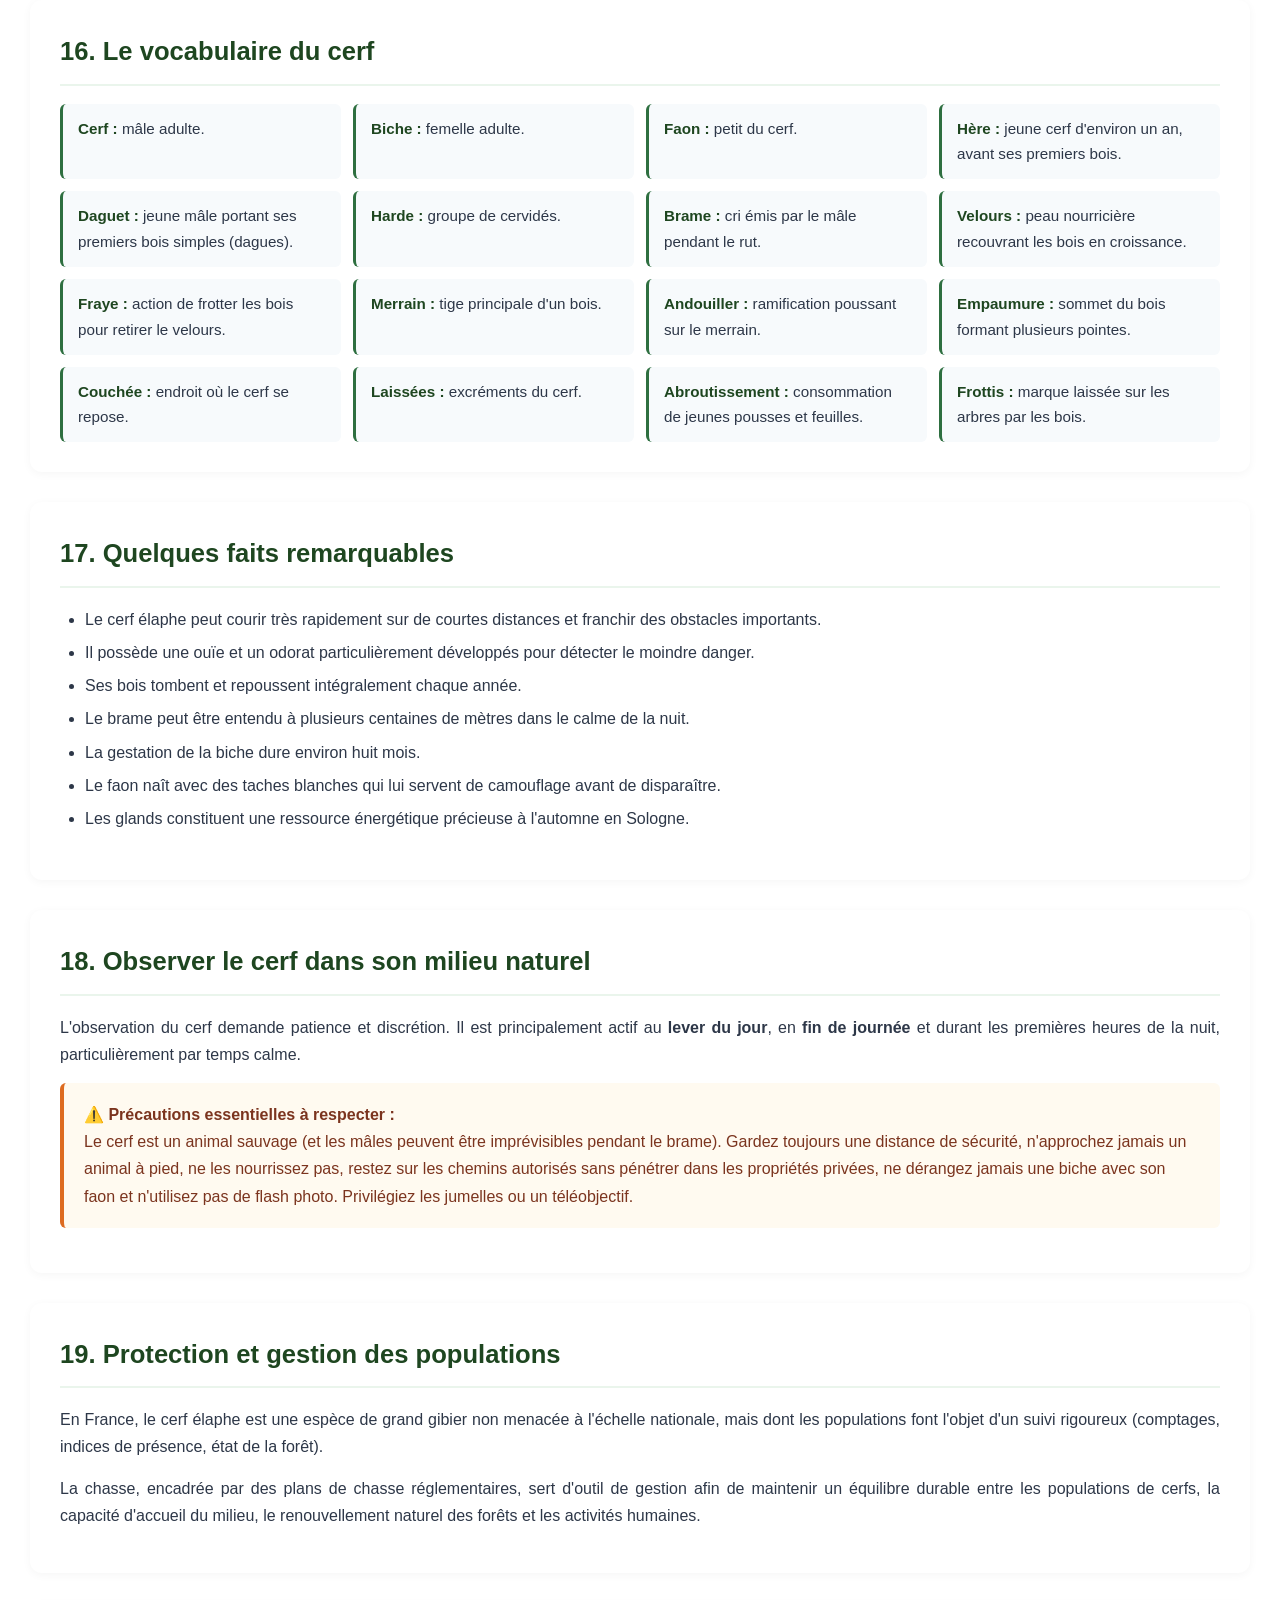
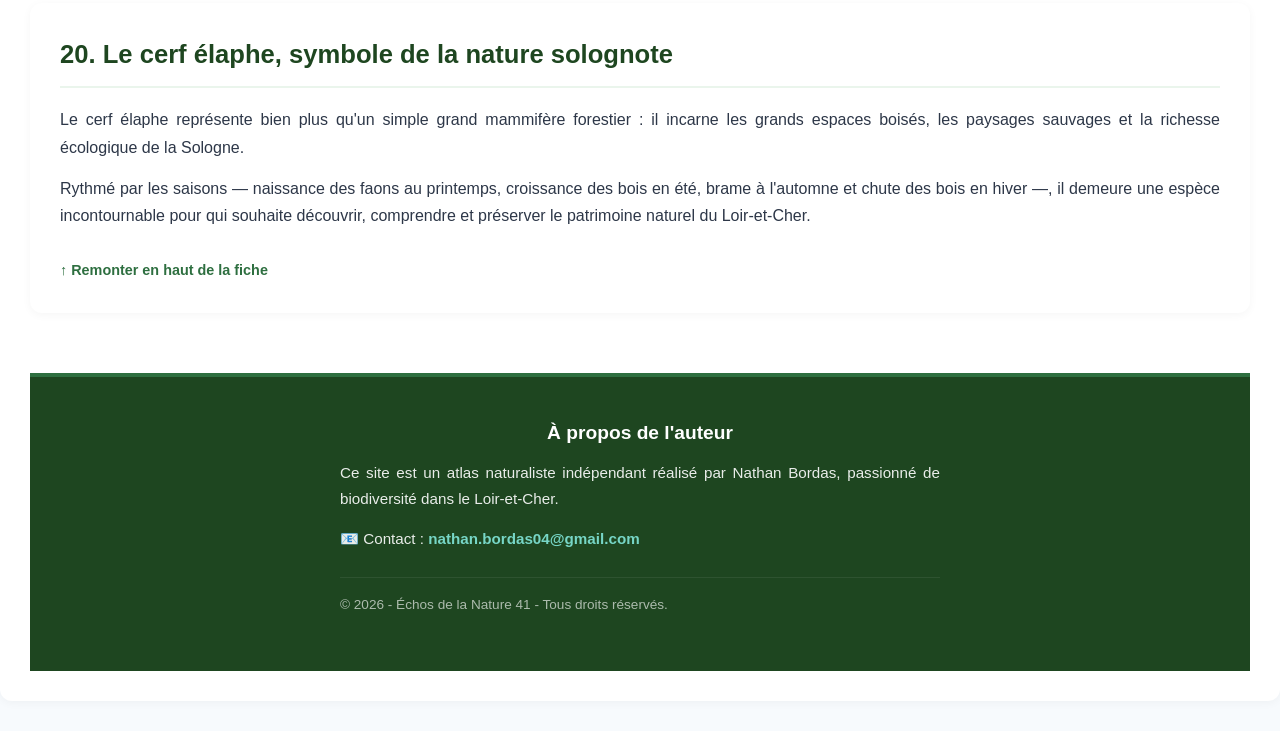
==== commit 43bfb78c: "Update cerf-elaphe.html" ====
--- a/cerf-elaphe.html
+++ b/cerf-elaphe.html
@@ -4,6 +4,8 @@
     <meta charset="UTF-8">
     <meta name="viewport" content="width=device-width, initial-scale=1.0">
     <title>Le Cerf élaphe (Cervus elaphus) - Échos de la Nature (41)</title>
+    <!-- Appel de ton fichier de style central ! -->
+    <link rel="stylesheet" href="style.css">
     <style>
         * { box-sizing: border-box; margin: 0; padding: 0; }
         html { scroll-behavior: smooth; }
--- a/style.css
+++ b/style.css
@@ -0,0 +1,40 @@
+* { box-sizing: border-box; margin: 0; padding: 0; }
+html { scroll-behavior: smooth; }
+body { font-family: 'Segoe UI', Tahoma, Geneva, Verdana, sans-serif; background-color: #f7fafd; color: #2d3748; line-height: 1.6; }
+
+/* En-tête */
+header { background: linear-gradient(135deg, #1e4620, #2e6f40); color: white; padding: 40px 20px; text-align: center; box-shadow: 0 4px 6px rgba(0,0,0,0.1); }
+header h1 { font-size: 2.5rem; margin-bottom: 10px; font-weight: 700; letter-spacing: 1px; }
+header p { font-size: 1.1rem; opacity: 0.9; font-style: italic; }
+
+/* Menu et Barre de recherche */
+nav { background-color: #ffffff; display: flex; justify-content: center; align-items: center; gap: 15px; padding: 15px 30px; box-shadow: 0 2px 4px rgba(0,0,0,0.05); position: sticky; top: 0; z-index: 1000; flex-wrap: wrap; }
+.nav-links { display: flex; gap: 15px; align-items: center; flex-wrap: wrap; }
+nav a { color: #2e6f40; text-decoration: none; font-weight: 600; padding: 8px 16px; border-radius: 20px; transition: all 0.3s ease; }
+nav a:hover, nav a.active { background-color: #eaf5ec; color: #1e4620; }
+
+.search-container { position: relative; margin-left: auto; display: flex; align-items: center; }
+.search-container input { padding: 8px 15px 8px 35px; border-radius: 20px; border: 1px solid #2e6f40; outline: none; width: 230px; font-size: 0.9rem; transition: all 0.3s; }
+.search-container input:focus { width: 260px; box-shadow: 0 0 0 3px rgba(46, 111, 64, 0.15); }
+.search-icon { position: absolute; left: 12px; color: #2e6f40; font-size: 0.95rem; pointer-events: none; }
+
+#search-results { display: none; position: absolute; top: 44px; right: 0; width: 290px; background: white; border: 1px solid #cbd5e0; border-radius: 10px; box-shadow: 0 6px 20px rgba(0,0,0,0.15); z-index: 2000; overflow: hidden; text-align: left; }
+.search-item { display: block; padding: 12px 15px; text-decoration: none; color: #2d3748; border-bottom: 1px solid #edf2f7; transition: background 0.2s; }
+.search-item:last-child { border-bottom: none; }
+.search-item:hover { background-color: #eaf5ec; }
+.search-item strong { color: #1e4620; display: block; font-size: 0.95rem; }
+.search-item span { font-size: 0.8rem; color: #718096; }
+
+/* Pied de page forcé en blanc */
+footer { background-color: #1e4620; color: #ffffff !important; padding: 40px 20px; text-align: center; margin-top: 60px; font-size: 0.95rem; border-top: 4px solid #2e6f40; }
+footer h4 { color: #ffffff !important; font-size: 1.2rem; margin-bottom: 10px; font-weight: 600; }
+footer p, footer div { color: #ffffff !important; max-width: 600px; margin: 0 auto 15px auto; opacity: 0.95; }
+footer a { color: #81e6d9 !important; text-decoration: none; font-weight: bold; transition: color 0.2s; }
+footer a:hover { color: #ffffff !important; text-decoration: underline; }
+footer .copyright { margin-top: 25px; padding-top: 15px; border-top: 1px solid rgba(255,255,255,0.2); font-size: 0.85rem; opacity: 0.8; }
+
+@media (max-width: 768px) {
+    .search-container { margin-left: 0; width: 100%; justify-content: center; margin-top: 10px; }
+    .search-container input { width: 100%; max-width: 300px; }
+    #search-results { right: auto; left: 50%; transform: translateX(-50%); }
+}
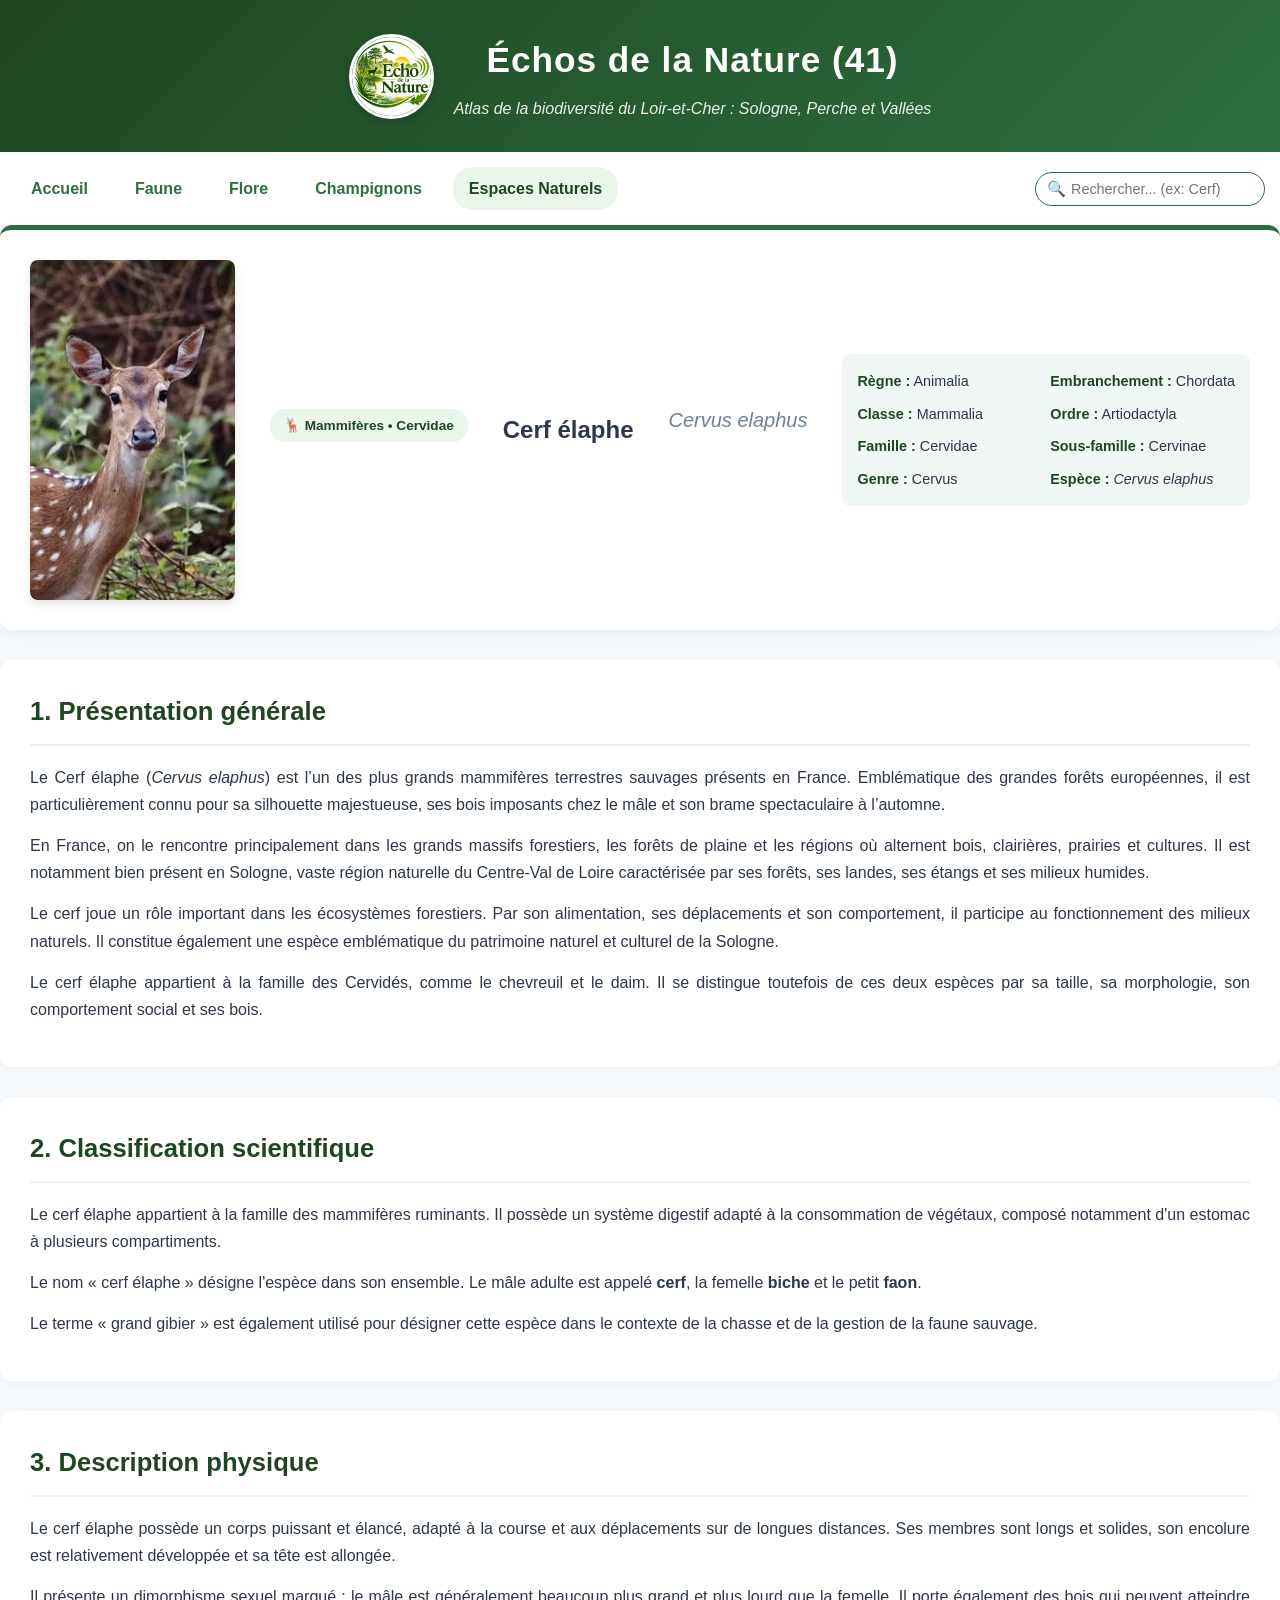
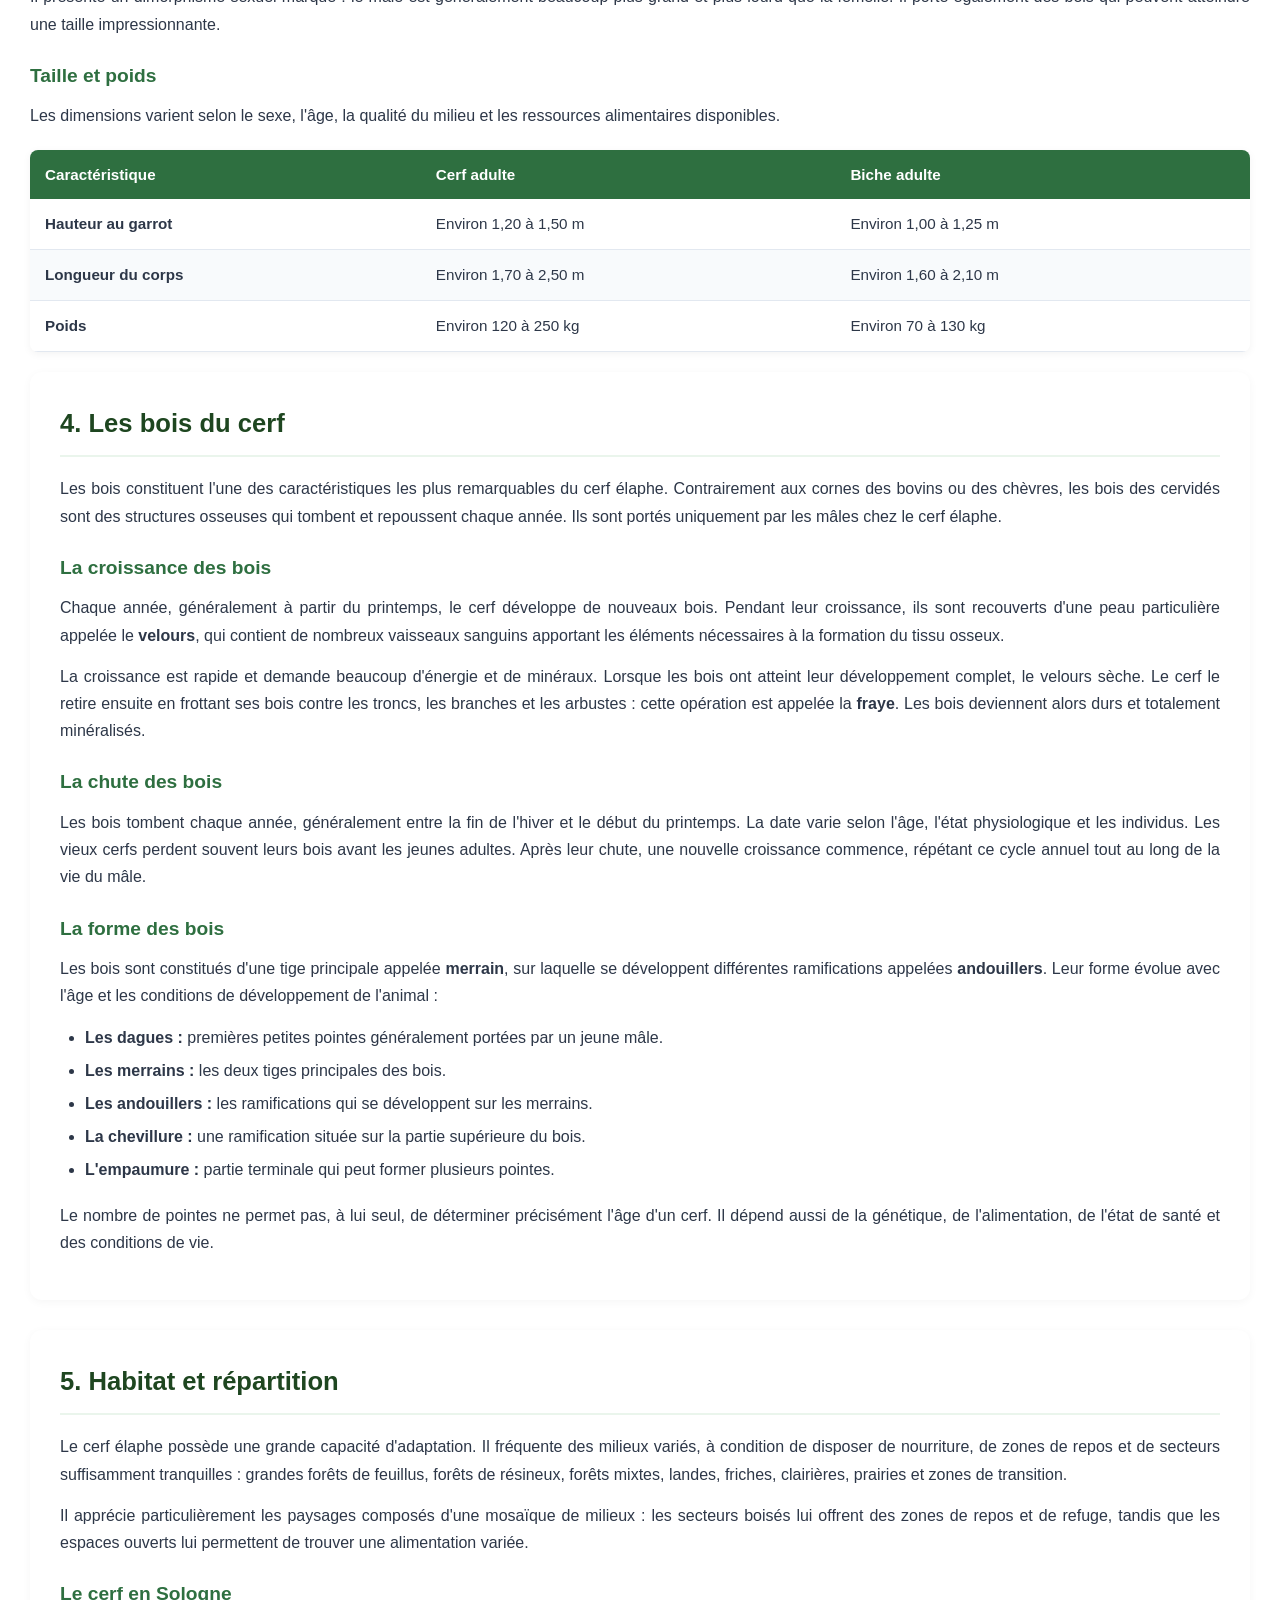
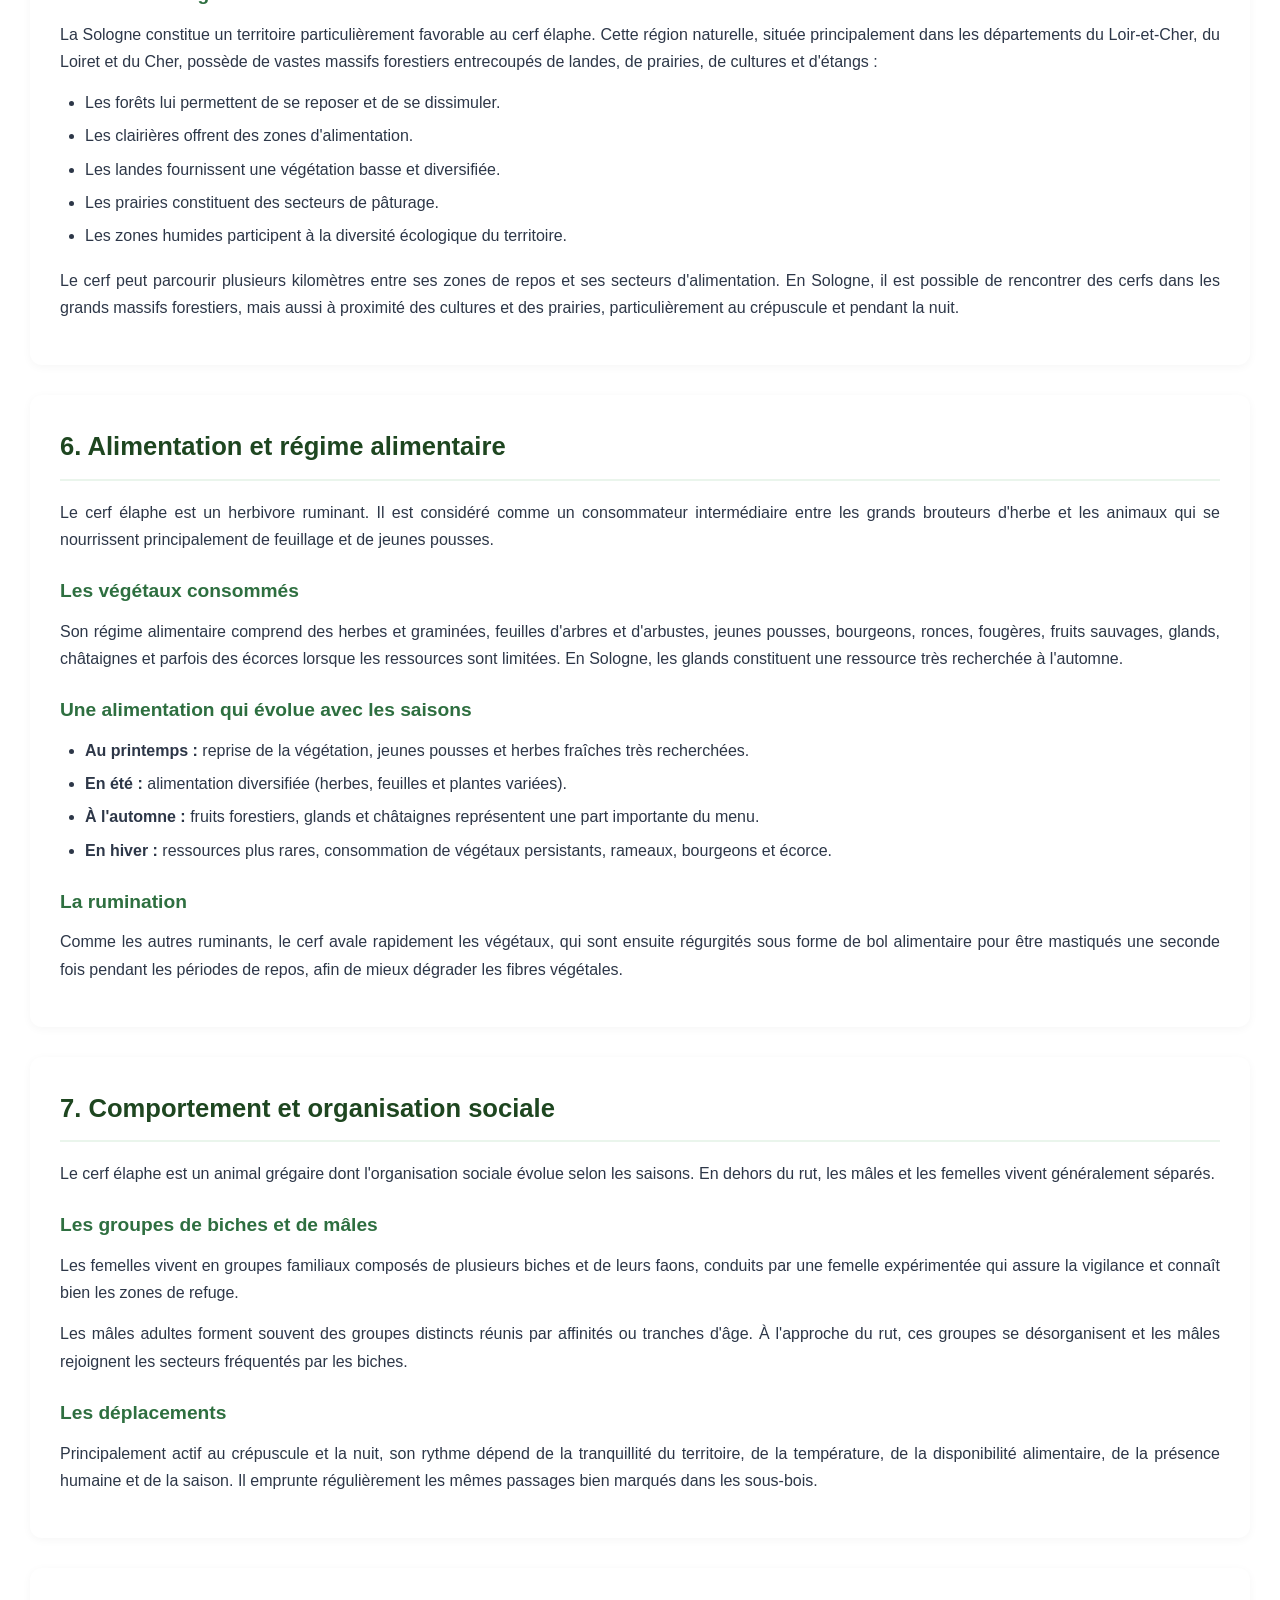
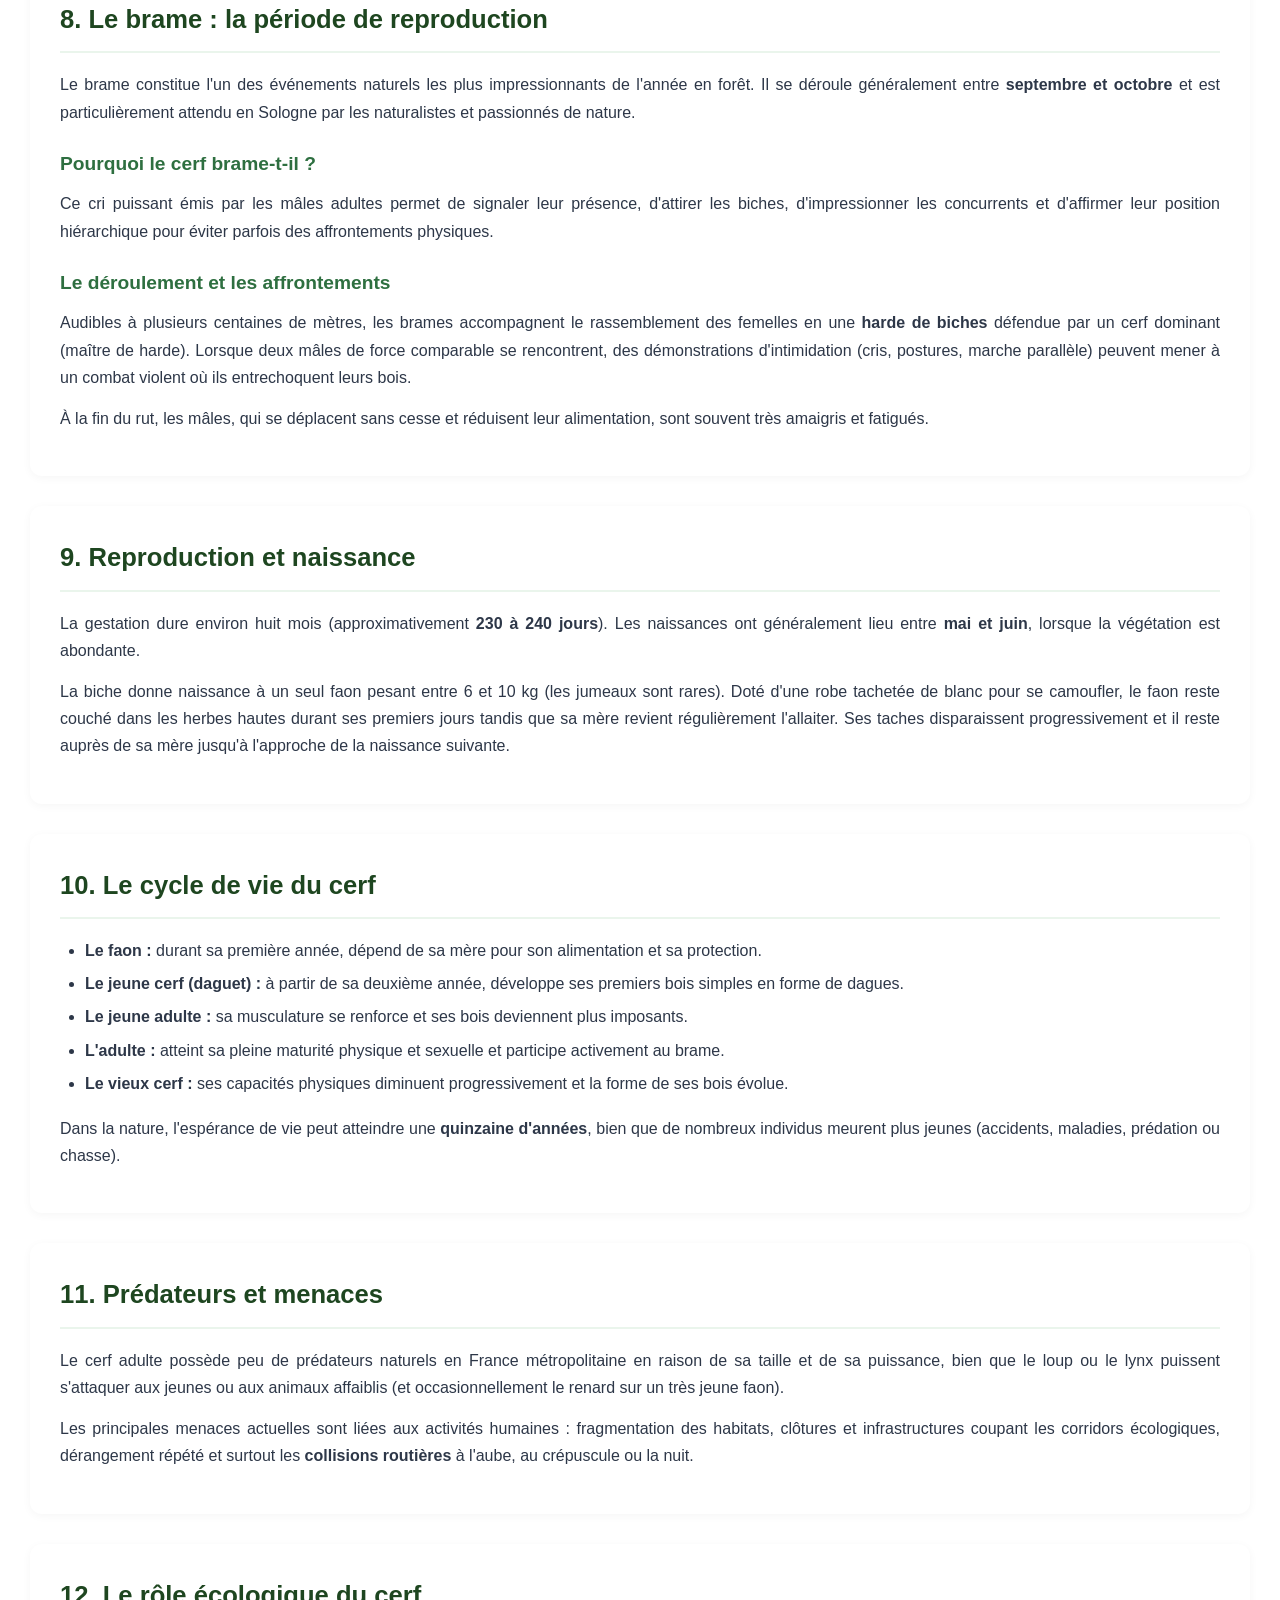
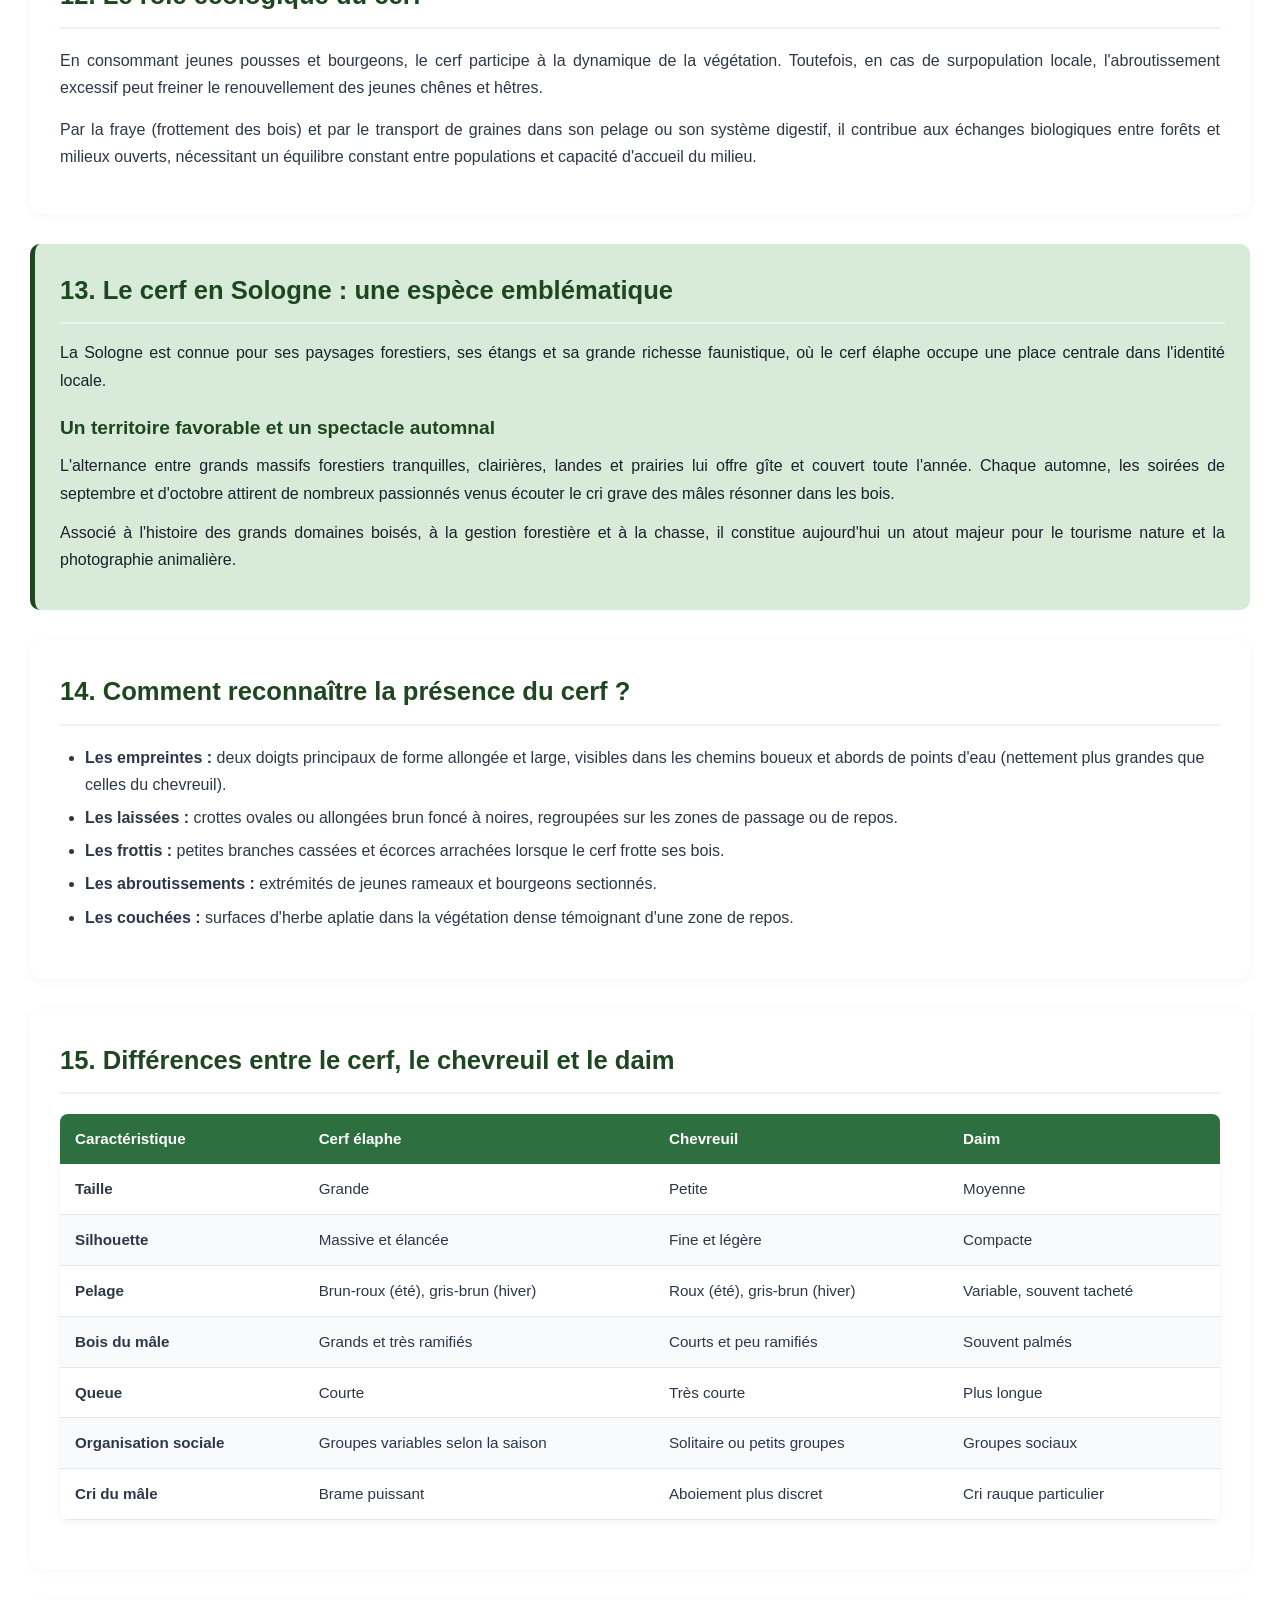
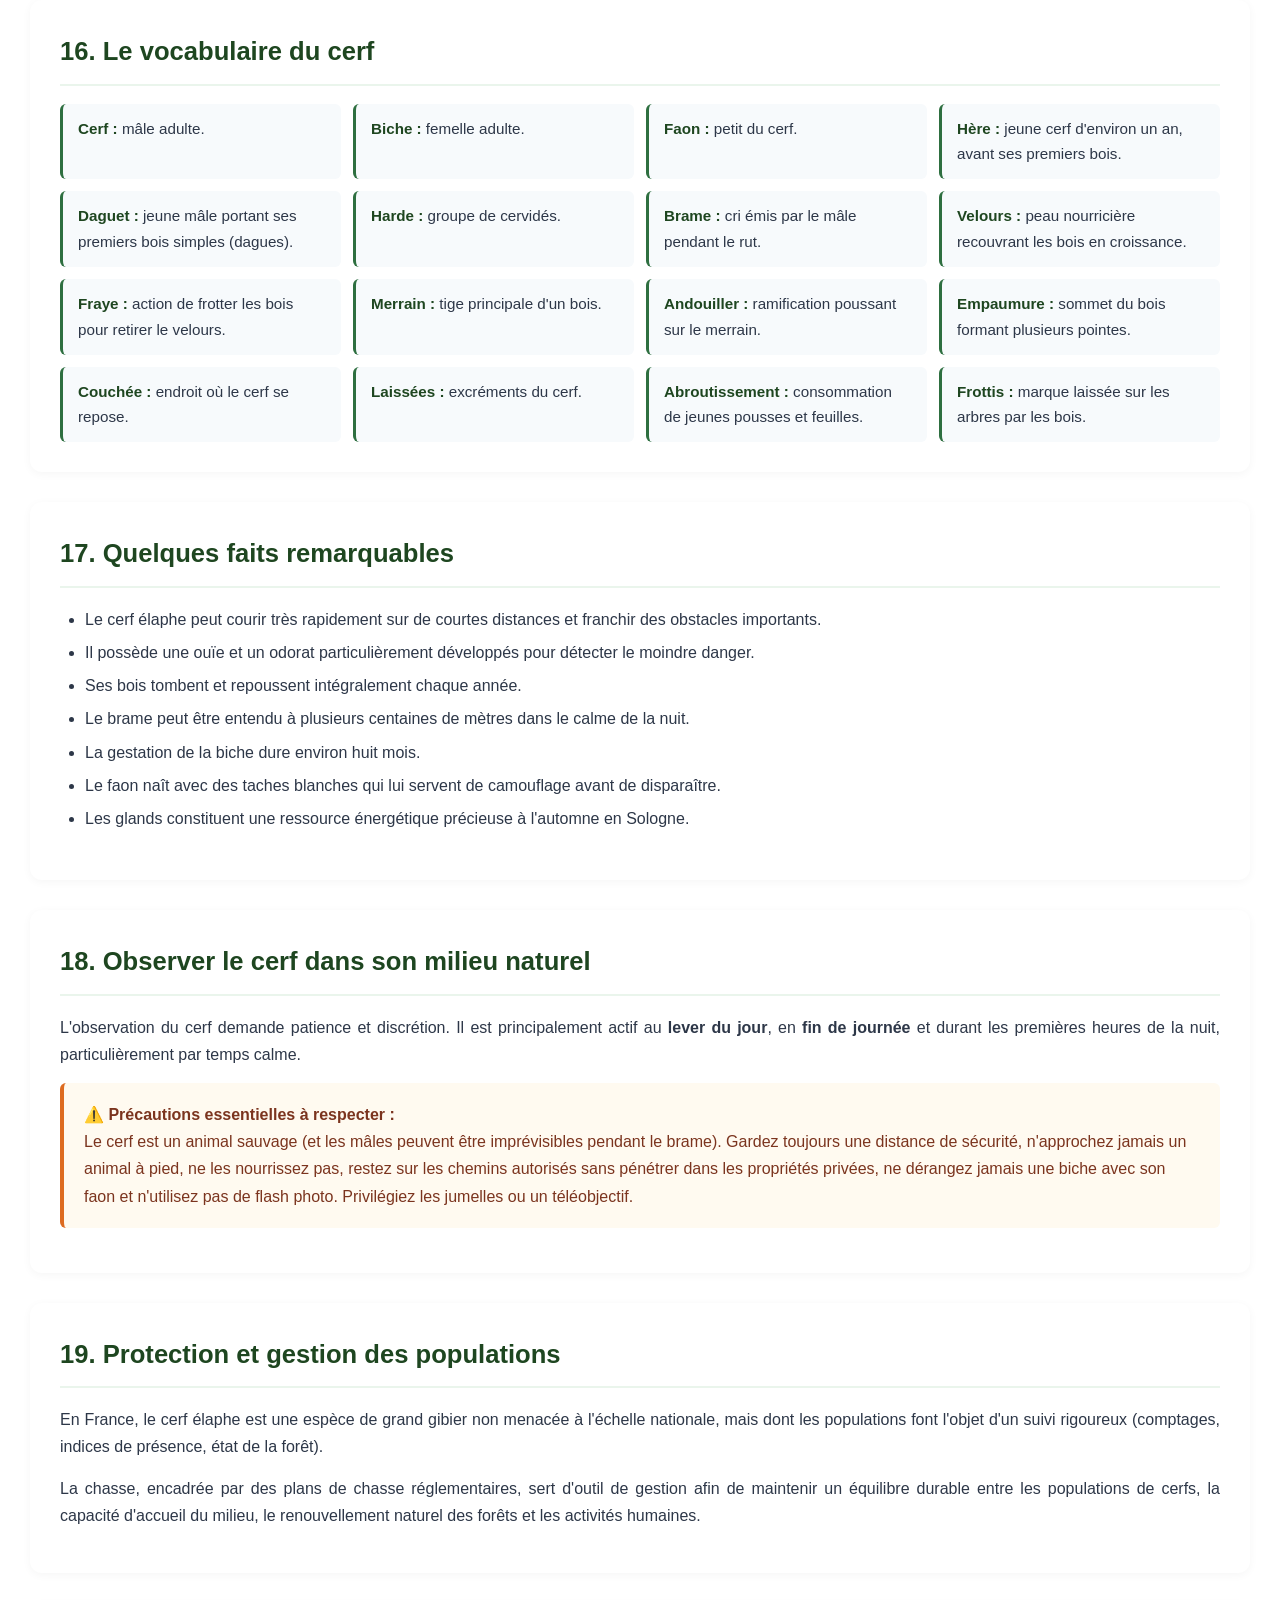
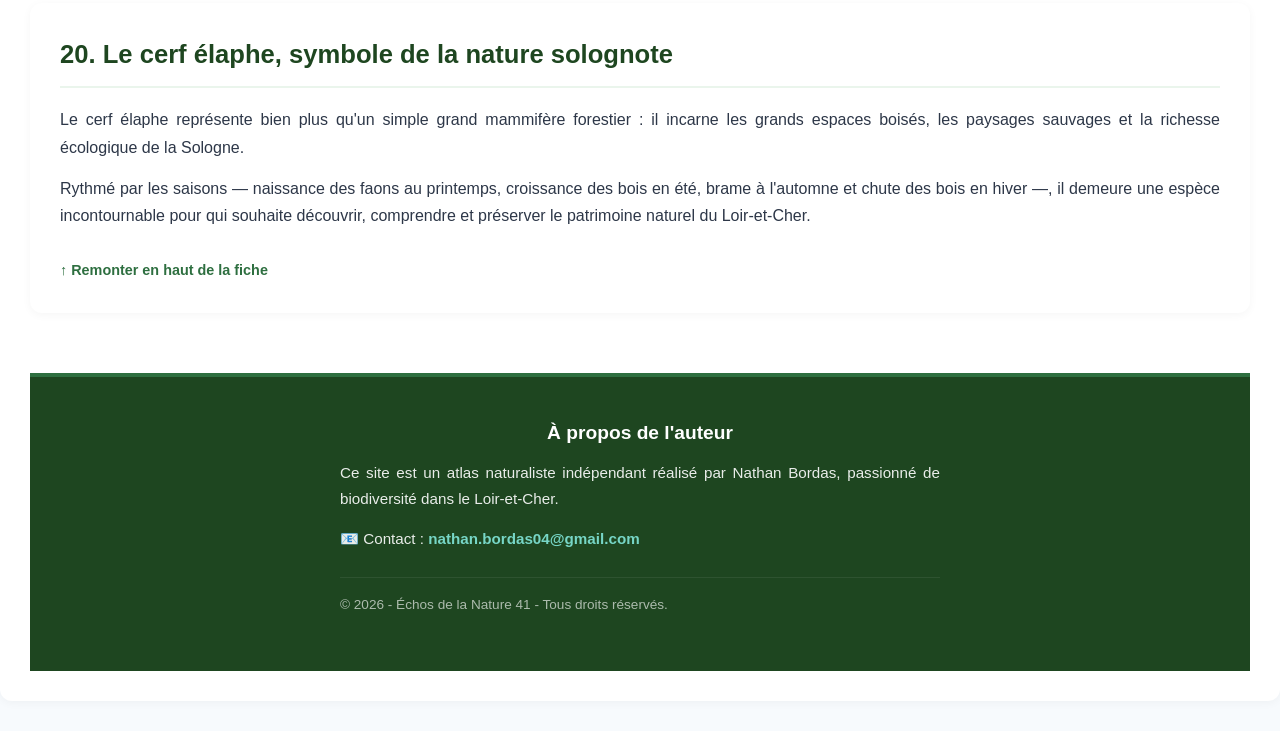
==== commit 7a07b935: "Update cerf-elaphe.html" ====
--- a/cerf-elaphe.html
+++ b/cerf-elaphe.html
@@ -4,6 +4,7 @@
     <meta charset="UTF-8">
     <meta name="viewport" content="width=device-width, initial-scale=1.0">
     <title>Le Cerf élaphe (Cervus elaphus) - Échos de la Nature (41)</title>
+    <link rel="icon" type="image/png" href="images/logo.png">
     <!-- Appel de ton fichier de style central ! -->
     <link rel="stylesheet" href="style.css">
     <style>
@@ -93,9 +94,14 @@
 </head>
 <body id="top">
 
-    <header>
-        <h1>Échos de la Nature (41)</h1>
-        <p>Atlas de la biodiversité du Loir-et-Cher : Sologne, Perche et Vallées</p>
+     <header>
+        <div class="header-content">
+            <img src="images/logo.png" alt="Logo Échos de la Nature 41" class="site-logo">
+            <div>
+                <h1>Échos de la Nature (41)</h1>
+                <p>Atlas de la biodiversité du Loir-et-Cher : Sologne, Perche et Vallées</p>
+            </div>
+        </div>
     </header>
 
     <nav>
--- a/style.css
+++ b/style.css
@@ -6,6 +6,8 @@
 header { background: linear-gradient(135deg, #1e4620, #2e6f40); color: white; padding: 40px 20px; text-align: center; box-shadow: 0 4px 6px rgba(0,0,0,0.1); }
 header h1 { font-size: 2.5rem; margin-bottom: 10px; font-weight: 700; letter-spacing: 1px; }
 header p { font-size: 1.1rem; opacity: 0.9; font-style: italic; }
+.header-content { display: flex; align-items: center; justify-content: center; gap: 20px; flex-wrap: wrap; }
+.site-logo { width: 85px; height: 85px; border-radius: 50%; object-fit: cover; border: 3px solid #ffffff; box-shadow: 0 4px 10px rgba(0,0,0,0.2); background-color: white; }
 
 /* Menu et Barre de recherche */
 nav { background-color: #ffffff; display: flex; justify-content: center; align-items: center; gap: 15px; padding: 15px 30px; box-shadow: 0 2px 4px rgba(0,0,0,0.05); position: sticky; top: 0; z-index: 1000; flex-wrap: wrap; }
